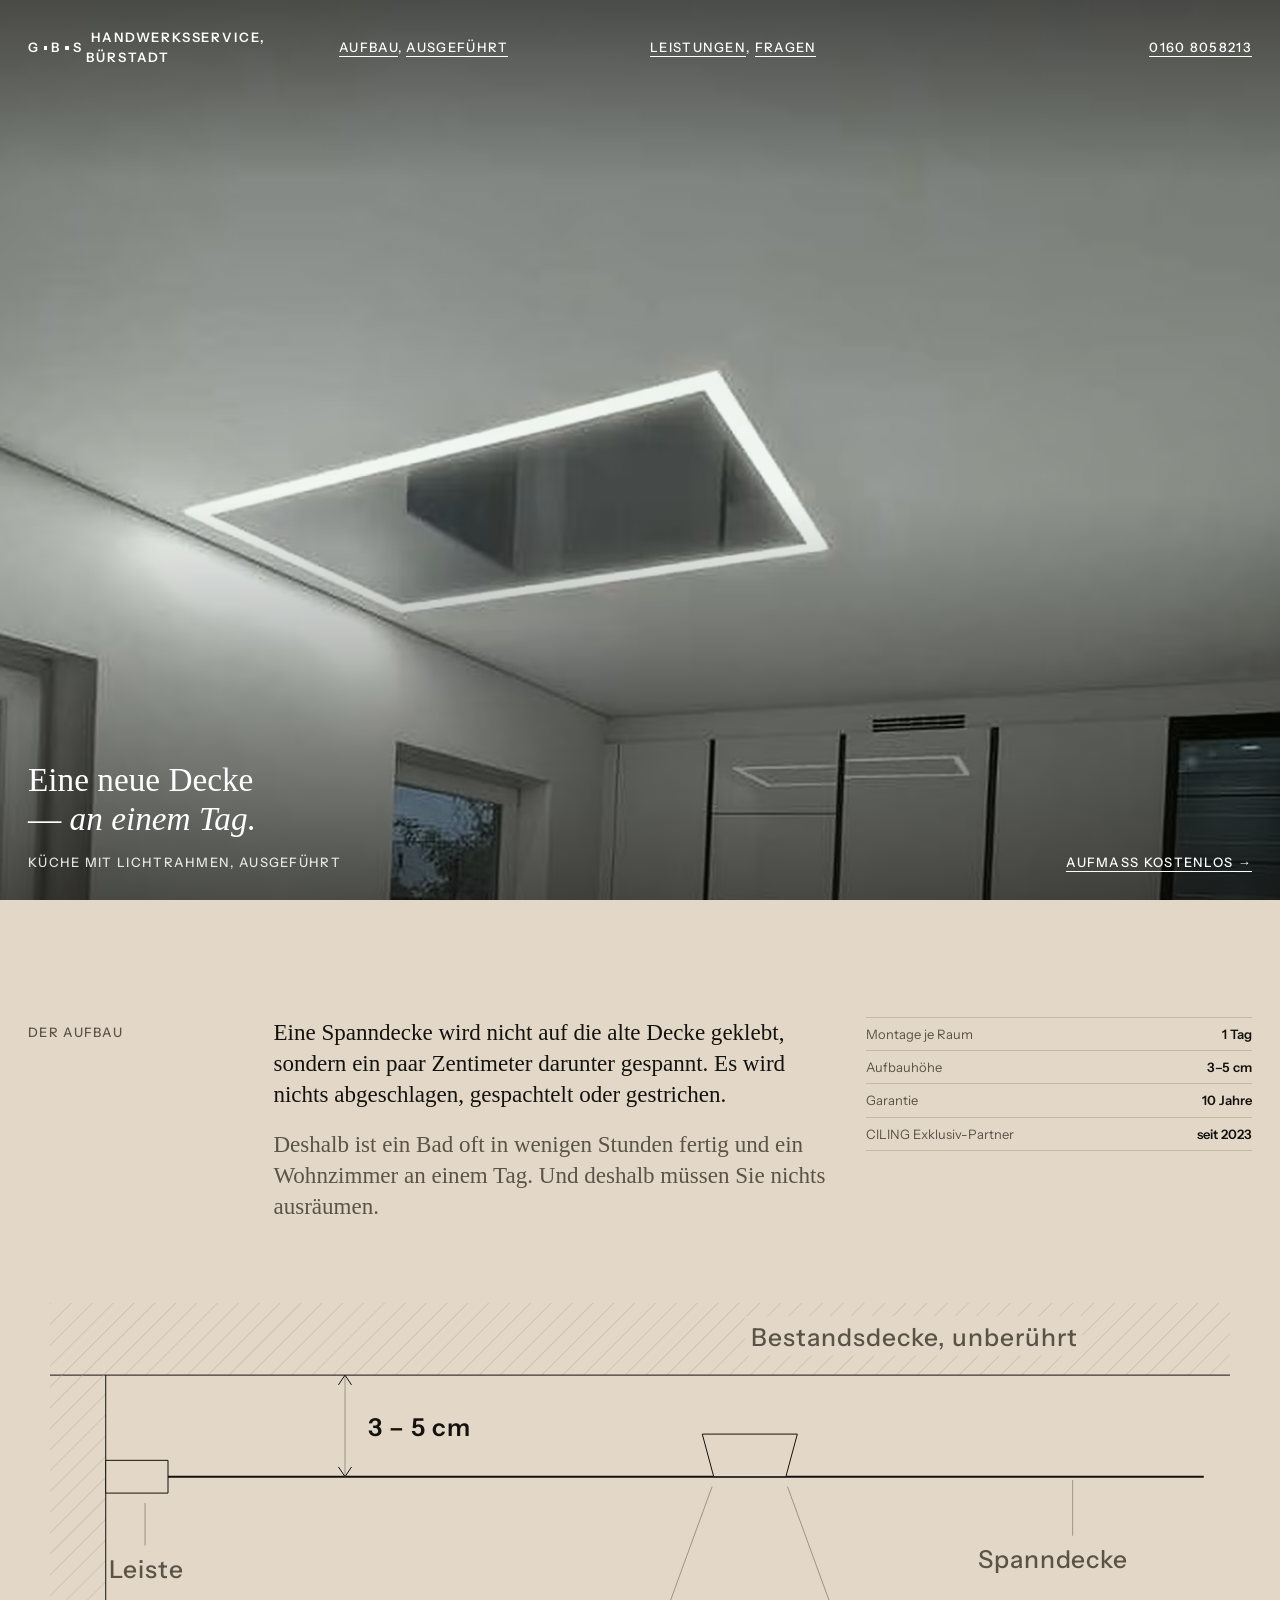
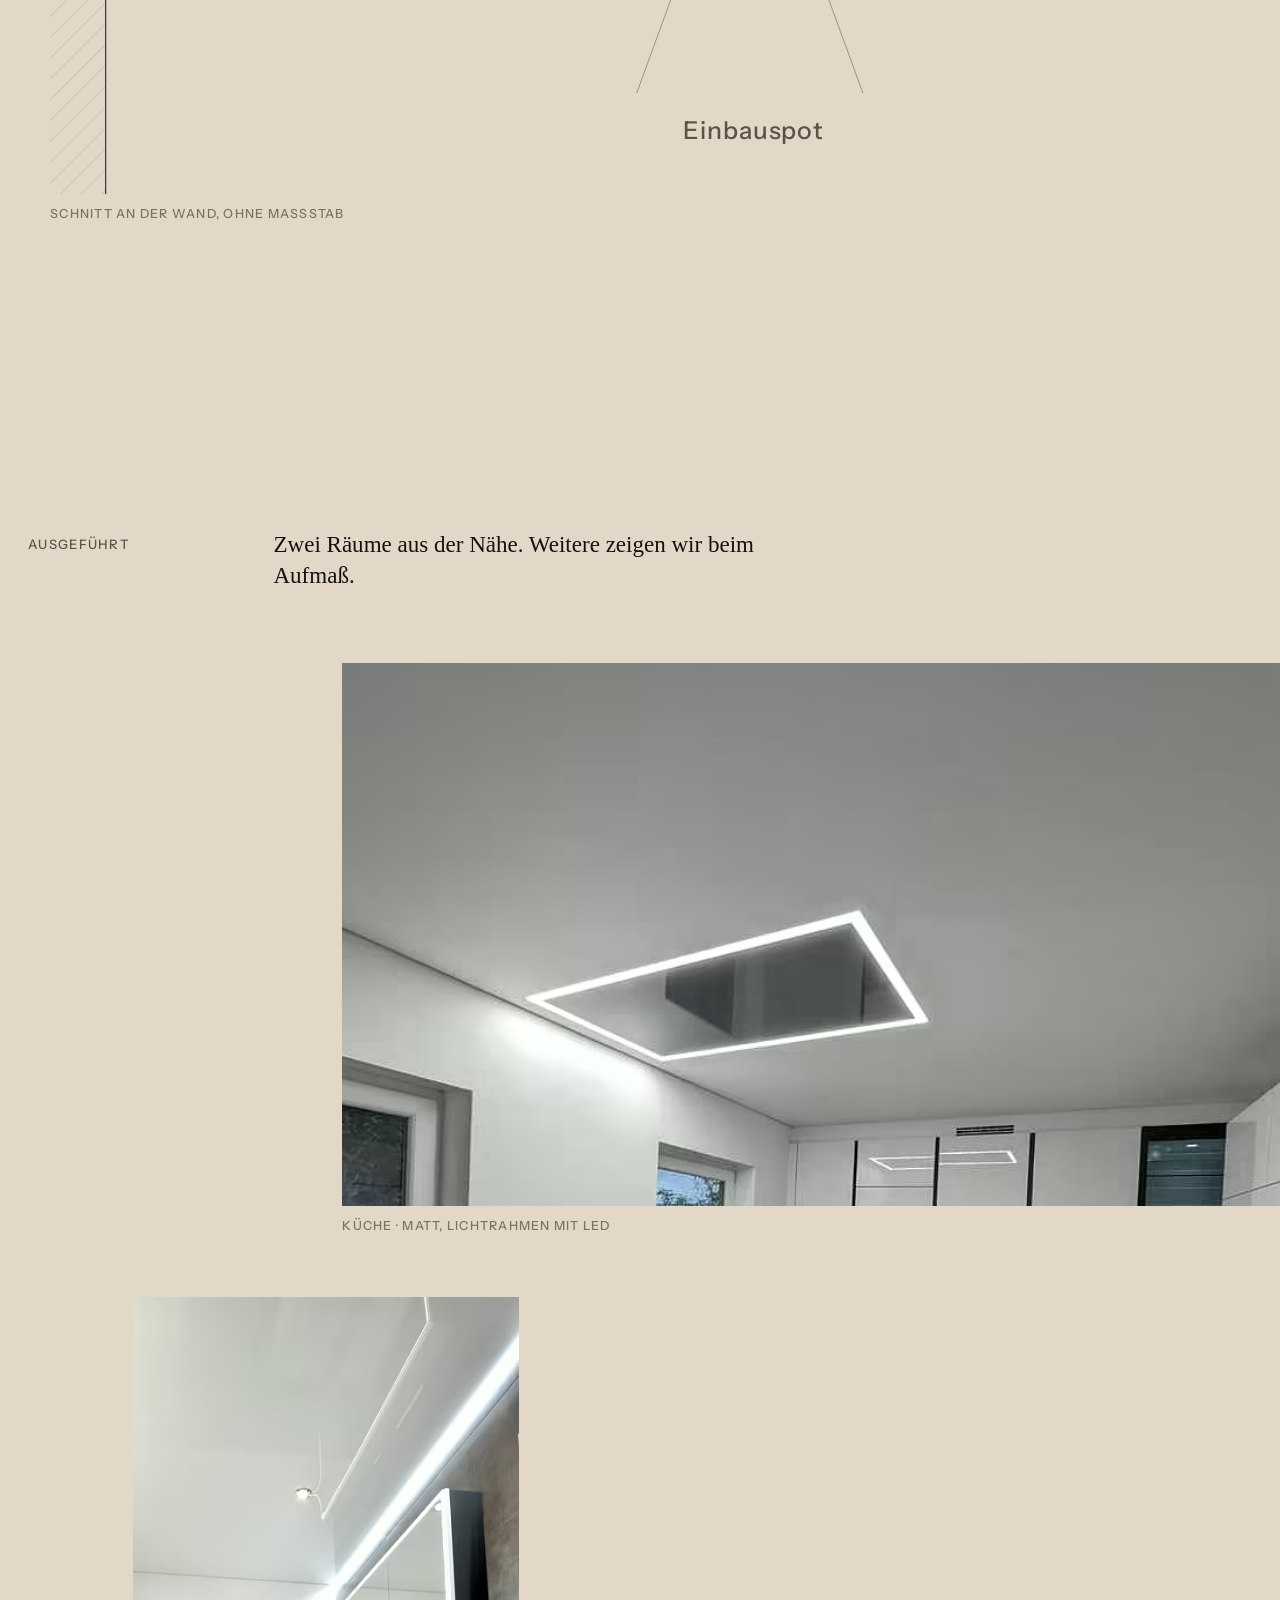
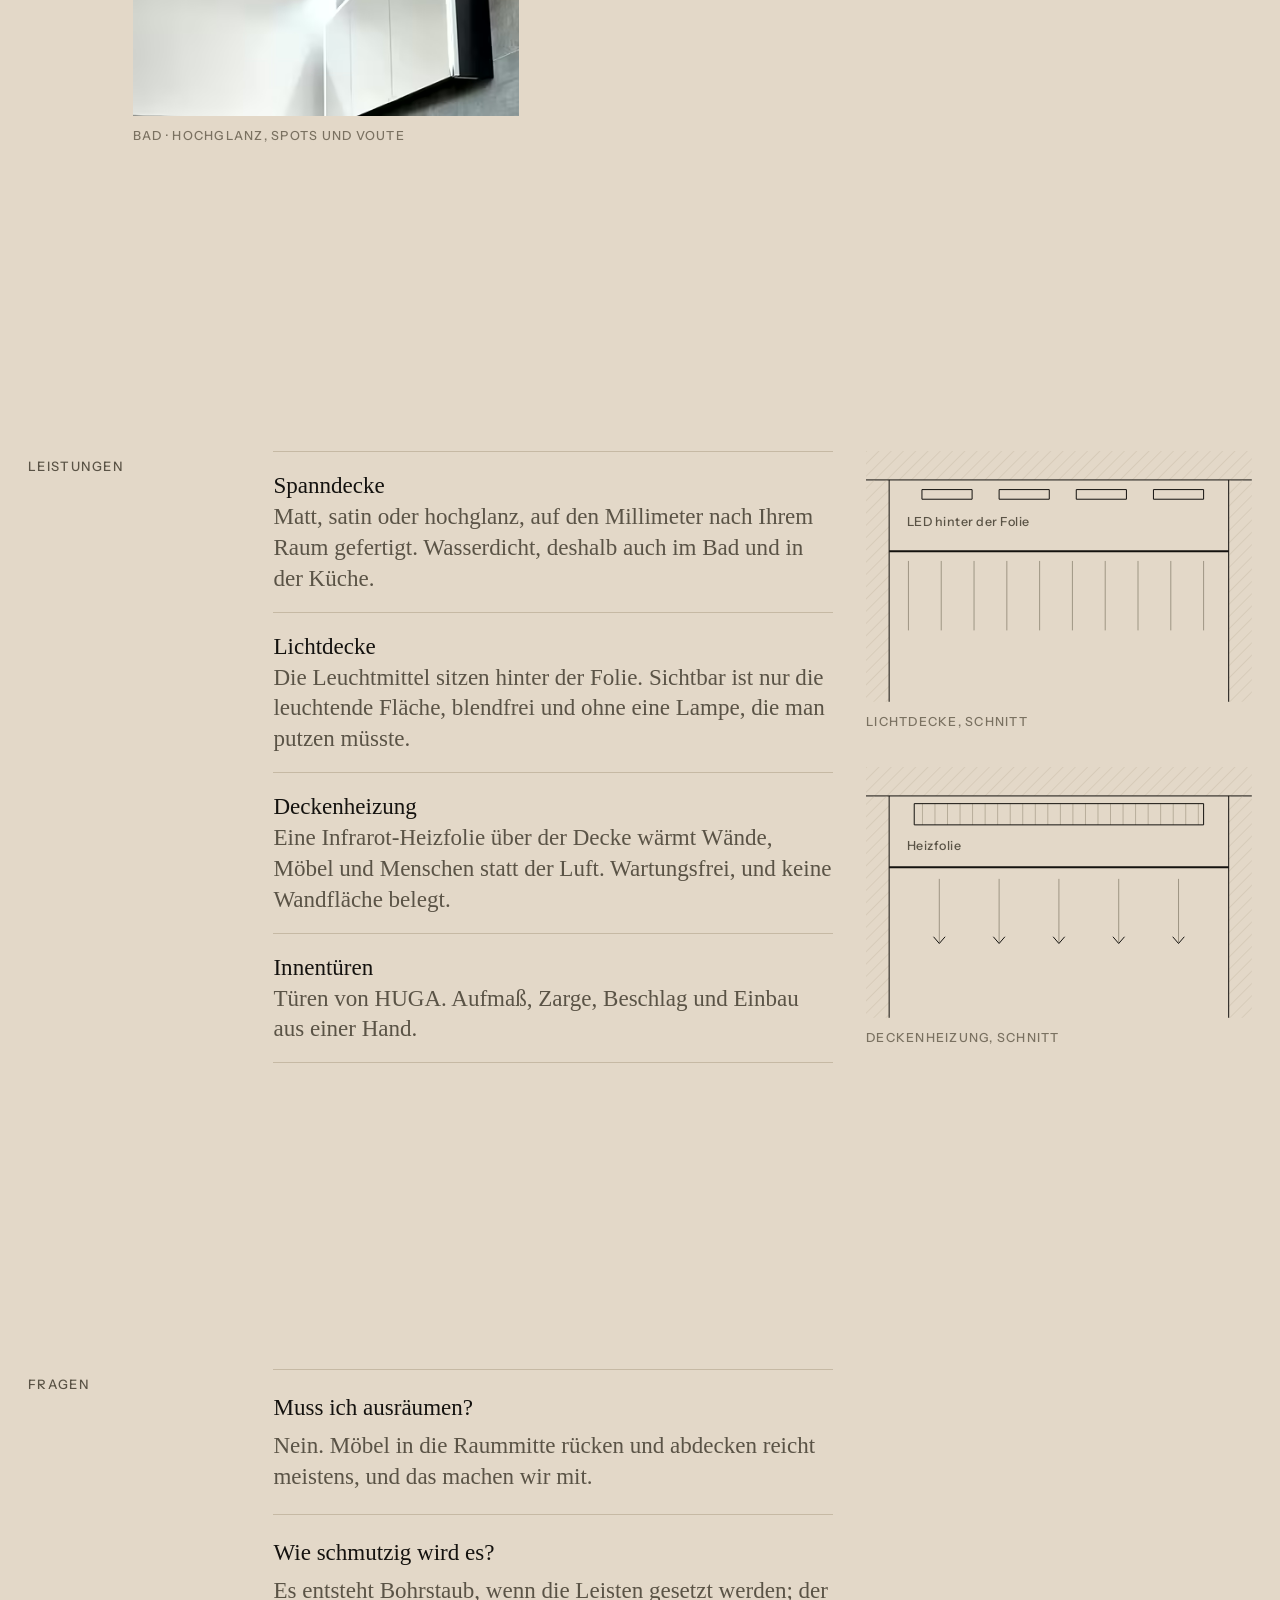
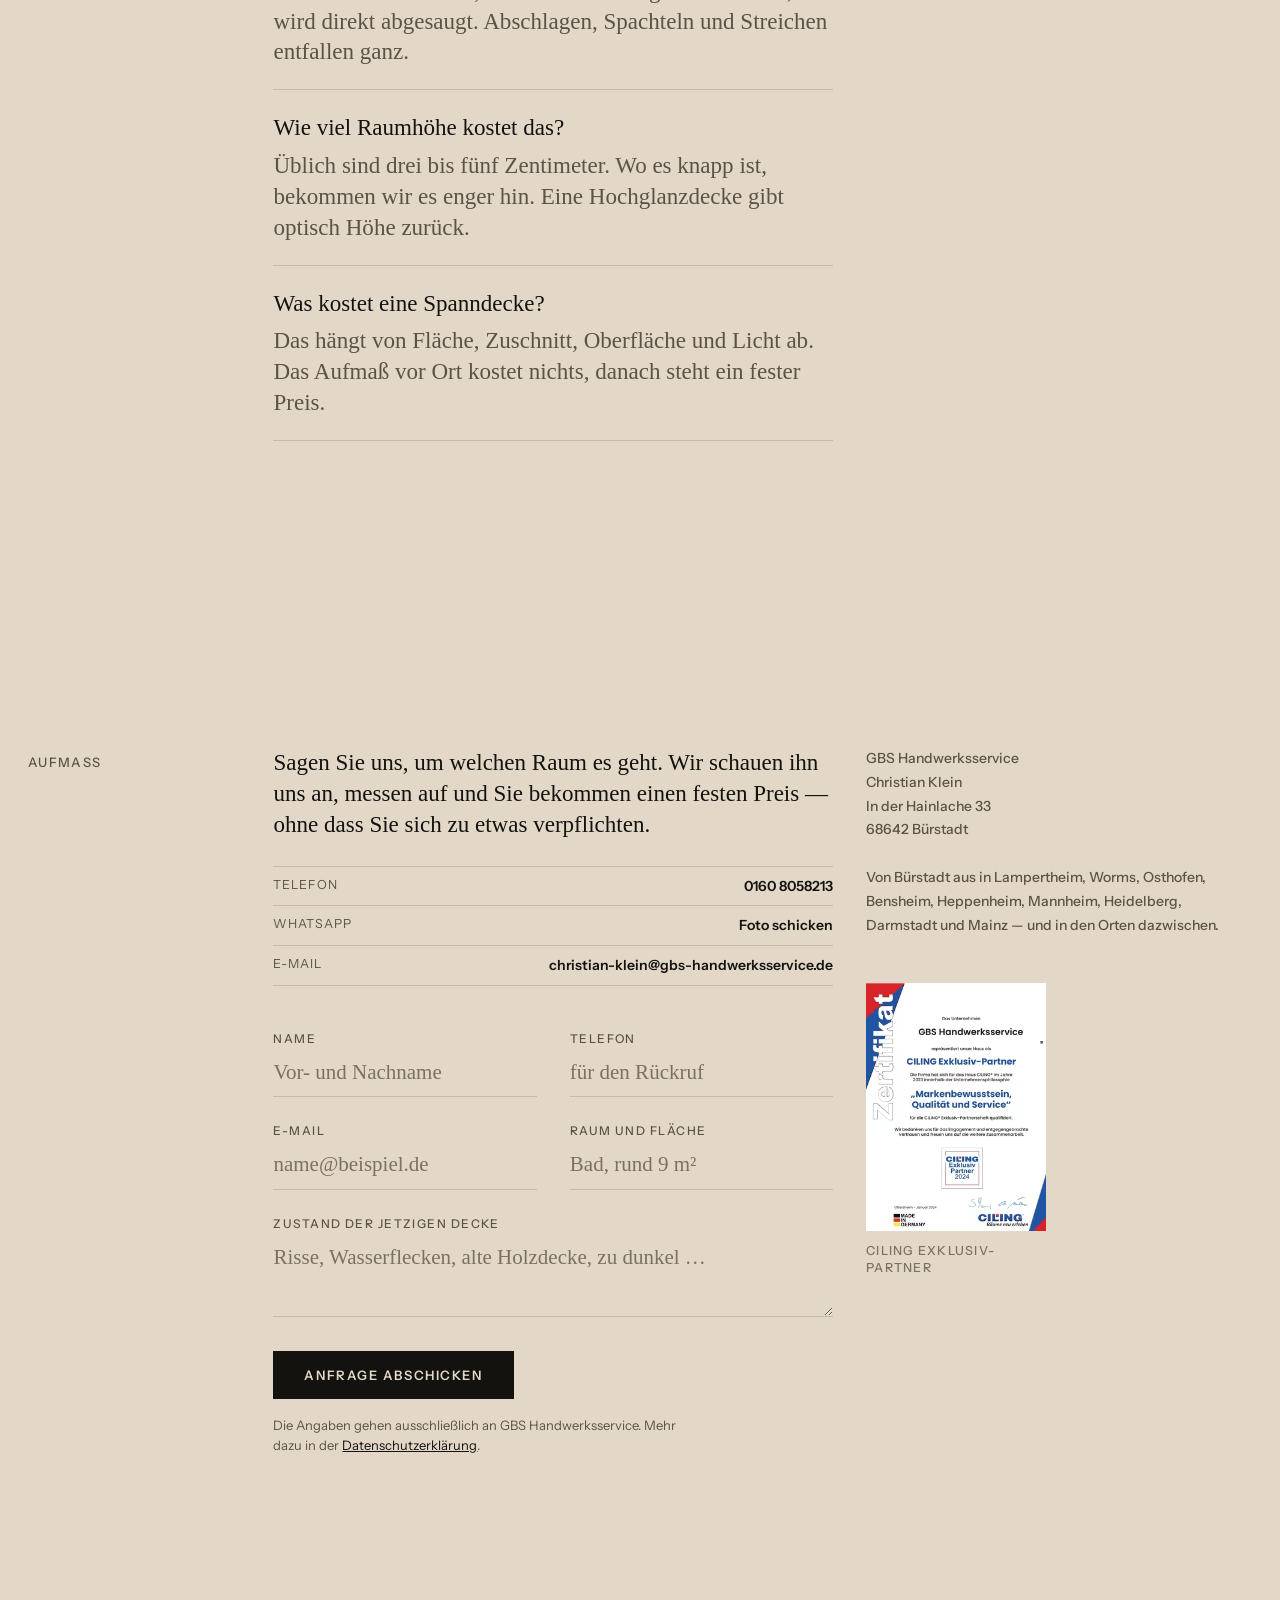
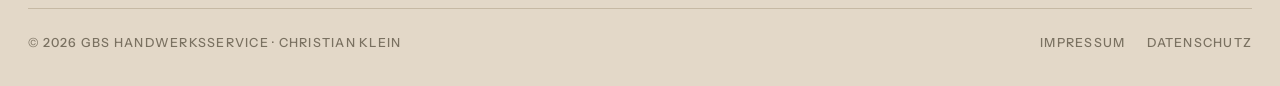
==== index.html @ db0d6919 "Seite neu aufgesetzt nach dem Vorbild studiograpa.com Ein durchgehendes warmes Farbfeld statt Blätte" ====
<!doctype html>
<html lang="de">
<head>
<meta charset="utf-8">
<meta name="viewport" content="width=device-width, initial-scale=1">
<title>GBS Handwerksservice — Spanndecken, Lichtdecken und Deckenheizung in Bürstadt</title>
<meta name="description" content="Spanndecken, Lichtdecken und Infrarot-Deckenheizung vom CILING Exklusiv-Partner in Bürstadt. Montage an einem Tag, 10 Jahre Garantie, kostenloses Aufmaß — im Raum Mannheim, Worms, Bensheim und Heidelberg.">
<meta name="robots" content="noindex, nofollow">
<meta name="theme-color" content="#e3d8c8">
<link rel="icon" href="favicon.svg" type="image/svg+xml">
<link rel="preload" href="assets/fonts/newsreader-latin.woff2" as="font" type="font/woff2" crossorigin>
<link rel="preload" href="assets/fonts/instrument-sans-latin.woff2" as="font" type="font/woff2" crossorigin>
<link rel="stylesheet" href="assets/css/gbs.css">
<script>
/* Blendet erst aus, wenn JavaScript wirklich läuft — und holt alles zurück,
   falls das Hauptskript nicht ankommt. */
(function (d) {
  var h = d.documentElement;
  h.classList.add("js-an");
  setTimeout(function () { if (!h.dataset.bereit) { h.classList.remove("js-an"); } }, 3000);
}(document));
</script>
</head>
<body>

<nav class="leiste klein" data-fest="nein" aria-label="Seitenleiste">
  <a class="wortmarke" href="#">G<i></i>B<i></i>S</a>
  <div><a class="strich" href="#aufbau">Aufbau</a>, <a class="strich" href="#arbeiten">Ausgeführt</a></div>
  <div><a class="strich" href="#leistungen">Leistungen</a>, <a class="strich" href="#fragen">Fragen</a></div>
  <div><a class="strich nur-breit" href="#kontakt">Aufmaß anfragen</a><a class="strich nur-schmal" href="tel:+491608058213">0160 8058213</a></div>
</nav>

<!-- ============================================== Erster Schirm ======== -->
<header class="schirm">
  <picture>
    <source type="image/avif" srcset="assets/img/vollbild-1200.avif 1200w, assets/img/vollbild-1920.avif 1920w" sizes="100vw">
    <img src="assets/img/vollbild-1920.jpg"
         srcset="assets/img/vollbild-1200.jpg 1200w, assets/img/vollbild-1920.jpg 1920w"
         sizes="100vw" width="1920" height="1150" fetchpriority="high"
         alt="Weiße Spanndecke mit einem eingelassenen, leuchtenden Lichtrahmen über einer Küche">
  </picture>

  <div class="schirm-inhalt">

    <div class="wege klein">
      <a class="wortmarke" href="#">G<i></i>B<i></i>S<span class="nur-breit">&nbsp;Handwerksservice, Bürstadt</span></a>
      <div><a class="strich" href="#aufbau">Aufbau</a>, <a class="strich" href="#arbeiten">Ausgeführt</a></div>
      <div><a class="strich" href="#leistungen">Leistungen</a>, <a class="strich" href="#fragen">Fragen</a></div>
      <div><a class="strich" href="tel:+491608058213">0160 8058213</a></div>
    </div>

    <div></div>

    <div class="schirm-unten">
      <div>
        <p class="versprechen">Eine neue Decke — <em>an einem Tag.</em></p>
        <p class="klein" style="margin:14px 0 0;opacity:.85">Küche mit Lichtrahmen, ausgeführt</p>
      </div>
      <div class="klein"><a class="strich" href="#kontakt">Aufmaß kostenlos →</a></div>
    </div>

  </div>
</header>

<main>

<!-- ==================================================== Der Aufbau ===== -->
<section class="bahn" id="aufbau">
  <div class="satz auf">
    <p class="marginalie">Der Aufbau</p>
    <div class="text">
      <p>
        Eine Spanndecke wird nicht auf die alte Decke geklebt, sondern ein paar
        Zentimeter darunter gespannt. Es wird nichts abgeschlagen, gespachtelt
        oder gestrichen.
      </p>
      <p class="nebentext">
        Deshalb ist ein Bad oft in wenigen Stunden fertig und ein Wohnzimmer an
        einem Tag. Und deshalb müssen Sie nichts ausräumen.
      </p>
    </div>
    <div class="beiwerk">
      <ul class="werte">
        <li><span>Montage je Raum</span><b>1 Tag</b></li>
        <li><span>Aufbauhöhe</span><b>3–5 cm</b></li>
        <li><span>Garantie</span><b>10 Jahre</b></li>
        <li><span>CILING Exklusiv-Partner</span><b>seit 2023</b></li>
      </ul>
    </div>
  </div>

  <figure class="riss auf">
    <svg class="zeichnung zeichnung--gross" viewBox="0 0 720 300" role="img"
         aria-label="Schnitt durch den Deckenaufbau: unter der alten Decke ist eine Leiste an der Wand befestigt, in die die Spanndecke eingehängt wird. Der Abstand beträgt drei bis fünf Zentimeter.">
      <defs>
        <pattern id="schraffur" width="9" height="9" patternUnits="userSpaceOnUse"
                 patternTransform="rotate(45)">
          <line class="schraffur" x1="0" y1="0" x2="0" y2="9"/>
        </pattern>
        <pattern id="heiz" width="13" height="22" patternUnits="userSpaceOnUse">
          <line class="heizstrich" x1="6.5" y1="0" x2="6.5" y2="22"/>
        </pattern>
      </defs>

      <rect x="0" y="0" width="720" height="44" fill="url(#schraffur)"/>
      <line class="l" x1="0" y1="44" x2="720" y2="44"/>
      <rect x="0" y="44" width="34" height="256" fill="url(#schraffur)"/>
      <line class="l" x1="34" y1="44" x2="34" y2="300"/>

      <rect class="l fl-feld" x="34" y="96" width="38" height="20"/>
      <line class="l2" x1="72" y1="106" x2="704" y2="106"/>

      <line class="fein" x1="180" y1="44" x2="180" y2="106"/>
      <path class="l" d="M176 50l4-6 4 6M176 100l4 6 4-6"/>
      <text class="mass" x="194" y="81">3 – 5 cm</text>

      <path class="l fl-feld" d="M398 80h58l-7 26h-44z"/>
      <line class="fein" x1="404" y1="112" x2="358" y2="238"/>
      <line class="fein" x1="450" y1="112" x2="496" y2="238"/>

      <rect class="fl-feld" x="424" y="8" width="206" height="24"/>
      <text x="428" y="26">Bestandsdecke, unberührt</text>

      <line class="fein" x1="58" y1="122" x2="58" y2="148"/>
      <text x="36" y="168">Leiste</text>

      <line class="fein" x1="624" y1="108" x2="624" y2="142"/>
      <text x="566" y="162">Spanndecke</text>

      <text x="386" y="266">Einbauspot</text>
    </svg>
    <figcaption>Schnitt an der Wand, ohne Maßstab</figcaption>
  </figure>
</section>

<!-- ===================================================== Ausgeführt ==== -->
<section class="bahn" id="arbeiten">
  <div class="satz auf">
    <p class="marginalie">Ausgeführt</p>
    <div class="text">
      <p>Zwei Räume aus der Nähe. Weitere zeigen wir beim Aufmaß.</p>
    </div>
  </div>

  <div class="bildfolge">
    <figure class="bild-gross auf">
      <picture>
        <source type="image/avif" srcset="assets/img/decke-kueche-480.avif 480w, assets/img/decke-kueche-812.avif 812w" sizes="(max-width: 900px) calc(100vw - 56px), 62vw">
        <img src="assets/img/decke-kueche-812.jpg"
             srcset="assets/img/decke-kueche-480.jpg 480w, assets/img/decke-kueche-812.jpg 812w"
             sizes="(max-width: 900px) calc(100vw - 56px), 62vw"
             width="812" height="470" loading="lazy"
             alt="Weiße Spanndecke in einer Küche mit eingelassenem, leuchtendem Lichtrahmen um den Dunstabzug">
      </picture>
      <figcaption>Küche · matt, Lichtrahmen mit LED</figcaption>
    </figure>

    <figure class="bild-klein auf">
      <picture>
        <source type="image/avif" srcset="assets/img/decke-bad-320.avif 320w, assets/img/decke-bad-442.avif 442w" sizes="(max-width: 900px) calc(70vw - 40px), 30vw">
        <img src="assets/img/decke-bad-442.jpg"
             srcset="assets/img/decke-bad-320.jpg 320w, assets/img/decke-bad-442.jpg 442w"
             sizes="(max-width: 900px) calc(70vw - 40px), 30vw"
             width="442" height="480" loading="lazy"
             alt="Spiegelnde weiße Hochglanz-Spanndecke in einem Bad mit Einbauspots und einem LED-Streifen über dem Spiegelschrank">
      </picture>
      <figcaption>Bad · Hochglanz, Spots und Voute</figcaption>
    </figure>
  </div>
</section>

<!-- ===================================================== Leistungen ==== -->
<section class="bahn" id="leistungen">
  <div class="satz auf">
    <p class="marginalie">Leistungen</p>
    <div class="text">
      <ul class="leistungen">
        <li>
          <b>Spanndecke</b><br>
          <span>Matt, satin oder hochglanz, auf den Millimeter nach Ihrem Raum
          gefertigt. Wasserdicht, deshalb auch im Bad und in der Küche.</span>
        </li>
        <li>
          <b>Lichtdecke</b><br>
          <span>Die Leuchtmittel sitzen hinter der Folie. Sichtbar ist nur die
          leuchtende Fläche, blendfrei und ohne eine Lampe, die man putzen müsste.</span>
        </li>
        <li>
          <b>Deckenheizung</b><br>
          <span>Eine Infrarot-Heizfolie über der Decke wärmt Wände, Möbel und
          Menschen statt der Luft. Wartungsfrei, und keine Wandfläche belegt.</span>
        </li>
        <li>
          <b>Innentüren</b><br>
          <span>Türen von HUGA. Aufmaß, Zarge, Beschlag und Einbau aus einer Hand.</span>
        </li>
      </ul>
    </div>

    <div class="beiwerk" style="display:grid;gap:clamp(26px,4vh,54px);align-content:start">
      <figure>
        <svg class="zeichnung zeichnung--klein" viewBox="0 0 400 260" role="img"
             aria-label="Schnitt durch eine Lichtdecke: hinter der lichtdurchlässigen Folie sitzen LED-Module, deren Licht gleichmäßig nach unten austritt.">
          <rect x="0" y="0" width="400" height="30" fill="url(#schraffur)"/>
          <line class="l" x1="0" y1="30" x2="400" y2="30"/>
          <rect x="0" y="30" width="24" height="230" fill="url(#schraffur)"/>
          <line class="l" x1="24" y1="30" x2="24" y2="260"/>
          <rect x="376" y="30" width="24" height="230" fill="url(#schraffur)"/>
          <line class="l" x1="376" y1="30" x2="376" y2="260"/>
          <rect class="l fl-feld" x="58" y="40" width="52" height="10"/>
          <rect class="l fl-feld" x="138" y="40" width="52" height="10"/>
          <rect class="l fl-feld" x="218" y="40" width="52" height="10"/>
          <rect class="l fl-feld" x="298" y="40" width="52" height="10"/>
          <line class="l2" x1="24" y1="104" x2="376" y2="104"/>
          <g class="fein">
            <line x1="44"  y1="114" x2="44"  y2="186"/>
            <line x1="78"  y1="114" x2="78"  y2="186"/>
            <line x1="112" y1="114" x2="112" y2="186"/>
            <line x1="146" y1="114" x2="146" y2="186"/>
            <line x1="180" y1="114" x2="180" y2="186"/>
            <line x1="214" y1="114" x2="214" y2="186"/>
            <line x1="248" y1="114" x2="248" y2="186"/>
            <line x1="282" y1="114" x2="282" y2="186"/>
            <line x1="316" y1="114" x2="316" y2="186"/>
            <line x1="350" y1="114" x2="350" y2="186"/>
          </g>
          <text x="42" y="78">LED hinter der Folie</text>
        </svg>
        <figcaption>Lichtdecke, Schnitt</figcaption>
      </figure>

      <figure>
        <svg class="zeichnung zeichnung--klein" viewBox="0 0 400 260" role="img"
             aria-label="Schnitt durch eine Deckenheizung: über der Spanndecke liegt eine Heizfolie, deren Strahlungswärme gleichmäßig nach unten abgegeben wird.">
          <rect x="0" y="0" width="400" height="30" fill="url(#schraffur)"/>
          <line class="l" x1="0" y1="30" x2="400" y2="30"/>
          <rect x="0" y="30" width="24" height="230" fill="url(#schraffur)"/>
          <line class="l" x1="24" y1="30" x2="24" y2="260"/>
          <rect x="376" y="30" width="24" height="230" fill="url(#schraffur)"/>
          <line class="l" x1="376" y1="30" x2="376" y2="260"/>
          <rect x="50" y="38" width="300" height="22" fill="url(#heiz)"/>
          <rect class="l" x="50" y="38" width="300" height="22"/>
          <line class="l2" x1="24" y1="104" x2="376" y2="104"/>
          <g class="fein">
            <line x1="76"  y1="116" x2="76"  y2="182"/>
            <line x1="138" y1="116" x2="138" y2="182"/>
            <line x1="200" y1="116" x2="200" y2="182"/>
            <line x1="262" y1="116" x2="262" y2="182"/>
            <line x1="324" y1="116" x2="324" y2="182"/>
          </g>
          <path class="l" d="M70 176l6 7 6-7M132 176l6 7 6-7M194 176l6 7 6-7M256 176l6 7 6-7M318 176l6 7 6-7"/>
          <text x="42" y="86">Heizfolie</text>
        </svg>
        <figcaption>Deckenheizung, Schnitt</figcaption>
      </figure>
    </div>
  </div>
</section>

<!-- ========================================================= Fragen ==== -->
<section class="bahn" id="fragen">
  <div class="satz auf">
    <p class="marginalie">Fragen</p>
    <div class="text fragen">
      <div>
        <h3>Muss ich ausräumen?</h3>
        <p>Nein. Möbel in die Raummitte rücken und abdecken reicht meistens, und
        das machen wir mit.</p>
      </div>
      <div>
        <h3>Wie schmutzig wird es?</h3>
        <p>Es entsteht Bohrstaub, wenn die Leisten gesetzt werden; der wird direkt
        abgesaugt. Abschlagen, Spachteln und Streichen entfallen ganz.</p>
      </div>
      <div>
        <h3>Wie viel Raumhöhe kostet das?</h3>
        <p>Üblich sind drei bis fünf Zentimeter. Wo es knapp ist, bekommen wir es
        enger hin. Eine Hochglanzdecke gibt optisch Höhe zurück.</p>
      </div>
      <div>
        <h3>Was kostet eine Spanndecke?</h3>
        <p>Das hängt von Fläche, Zuschnitt, Oberfläche und Licht ab. Das Aufmaß
        vor Ort kostet nichts, danach steht ein fester Preis.</p>
      </div>
    </div>
  </div>
</section>

<!-- ======================================================== Kontakt ==== -->
<section class="bahn" id="kontakt">
  <div class="satz auf">
    <p class="marginalie">Aufmaß</p>

    <div class="text">
      <p>
        Sagen Sie uns, um welchen Raum es geht. Wir schauen ihn uns an, messen auf
        und Sie bekommen einen festen Preis — ohne dass Sie sich zu etwas
        verpflichten.
      </p>

      <ul class="wege-kontakt">
        <li><span>Telefon</span><a href="tel:+491608058213">0160 8058213</a></li>
        <li><span>WhatsApp</span><a href="https://wa.me/491608058213" rel="noopener">Foto schicken</a></li>
        <li><span>E-Mail</span><a href="mailto:christian-klein@gbs-handwerksservice.de">christian-klein@gbs-handwerksservice.de</a></li>
      </ul>

      <form class="bogen" id="anfrage">
        <div class="paar">
          <label class="eingabe">
            <span>Name</span>
            <input type="text" name="name" autocomplete="name" placeholder="Vor- und Nachname" required>
          </label>
          <label class="eingabe">
            <span>Telefon</span>
            <input type="tel" name="telefon" autocomplete="tel" placeholder="für den Rückruf">
          </label>
        </div>
        <div class="paar">
          <label class="eingabe">
            <span>E-Mail</span>
            <input type="email" name="email" autocomplete="email" placeholder="name@beispiel.de">
          </label>
          <label class="eingabe">
            <span>Raum und Fläche</span>
            <input type="text" name="raum" placeholder="Bad, rund 9 m²">
          </label>
        </div>
        <label class="eingabe">
          <span>Zustand der jetzigen Decke</span>
          <textarea name="nachricht" placeholder="Risse, Wasserflecken, alte Holzdecke, zu dunkel …"></textarea>
        </label>
        <button class="senden" type="submit">Anfrage abschicken</button>
        <p class="bogen-fuss">
          Die Angaben gehen ausschließlich an GBS Handwerksservice. Mehr dazu in der
          <a href="datenschutz.html">Datenschutzerklärung</a>.
        </p>

        <div class="rueckmeldung" id="rueckmeldung" hidden>
          <p><b>Fast geschafft.</b> Ihr E-Mail-Programm wurde mit der fertigen
          Anfrage geöffnet — dort nur noch auf Senden drücken. Falls sich nichts
          getan hat, kopieren Sie den Text und schicken ihn an
          christian-klein@gbs-handwerksservice.de oder rufen Sie an.</p>
          <textarea id="entwurf" readonly aria-label="Ihre Anfrage als Text"></textarea>
          <button type="button" id="kopieren">Text kopieren</button>
        </div>
      </form>
    </div>

    <div class="beiwerk">
      <address class="anschrift klein" style="text-transform:none;letter-spacing:0;font-size:14px;line-height:1.7">
        GBS Handwerksservice<br>
        Christian Klein<br>
        In der Hainlache 33<br>
        68642 Bürstadt
      </address>

      <p class="klein" style="text-transform:none;letter-spacing:0;font-size:14px;line-height:1.7;color:var(--grau);margin-top:24px">
        Von Bürstadt aus in Lampertheim, Worms, Osthofen, Bensheim, Heppenheim,
        Mannheim, Heidelberg, Darmstadt und Mainz — und in den Orten dazwischen.
      </p>

      <figure style="margin-top:clamp(30px,5vh,60px);max-width:180px">
        <picture>
          <source type="image/avif" srcset="assets/img/zertifikat-300.avif" >
          <img src="assets/img/zertifikat-300.jpg" width="300" height="413" loading="lazy"
               alt="Zertifikat: GBS Handwerksservice ist CILING Exklusiv-Partner, ausgestellt im Januar 2024">
        </picture>
        <figcaption>CILING Exklusiv-Partner</figcaption>
      </figure>
    </div>
  </div>
</section>

</main>

<footer class="fuss">
  <span>© 2026 GBS Handwerksservice · Christian Klein</span>
  <nav aria-label="Rechtliches">
    <a href="impressum.html">Impressum</a>
    <a href="datenschutz.html">Datenschutz</a>
  </nav>
</footer>

<script type="application/ld+json">
{
  "@context": "https://schema.org",
  "@type": "HomeAndConstructionBusiness",
  "name": "GBS Handwerksservice",
  "description": "Spanndecken, Lichtdecken, Infrarot-Deckenheizung und Innentüren. CILING Exklusiv-Partner in Bürstadt.",
  "address": {
    "@type": "PostalAddress",
    "streetAddress": "In der Hainlache 33",
    "postalCode": "68642",
    "addressLocality": "Bürstadt",
    "addressCountry": "DE"
  },
  "telephone": "+49 160 8058213",
  "email": "christian-klein@gbs-handwerksservice.de",
  "areaServed": ["Bürstadt", "Lampertheim", "Worms", "Osthofen", "Bensheim", "Heppenheim", "Mannheim", "Heidelberg", "Darmstadt", "Mainz"],
  "founder": { "@type": "Person", "name": "Christian Klein" }
}
</script>

<script src="assets/js/gbs.js" defer></script>
</body>
</html>
---- assets/css/gbs.css ----
@charset "utf-8";
/* ==========================================================================
   GBS Handwerksservice
   Sprache nach dem Vorbild von studiograpa.com: ein durchgehendes warmes
   Farbfeld, winzige Navigation in festen Positionen, Lauftext in großer
   Serifenschrift in einer schmalen, eingerückten Spalte, Bilder in
   unregelmäßigen Breiten, viel Leere dazwischen.
   ========================================================================== */

/* ------------------------------------------------------------ Schriften -- */
@font-face {
  font-family: "Newsreader";
  font-style: normal; font-weight: 400; font-display: swap;
  src: url("../fonts/newsreader-latin.woff2") format("woff2");
  unicode-range: U+0000-00FF, U+0131, U+0152-0153, U+02BB-02BC, U+02C6, U+02DA,
    U+02DC, U+0304, U+0308, U+0329, U+2000-206F, U+20AC, U+2122, U+2191, U+2193,
    U+2212, U+2215, U+FEFF, U+FFFD;
}
@font-face {
  font-family: "Newsreader";
  font-style: italic; font-weight: 400; font-display: swap;
  src: url("../fonts/newsreader-kursiv-latin.woff2") format("woff2");
  unicode-range: U+0000-00FF, U+0131, U+0152-0153, U+02BB-02BC, U+02C6, U+02DA,
    U+02DC, U+0304, U+0308, U+0329, U+2000-206F, U+20AC, U+2122, U+2191, U+2193,
    U+2212, U+2215, U+FEFF, U+FFFD;
}
@font-face {
  font-family: "Instrument Sans";
  font-style: normal; font-weight: 400 700; font-display: swap;
  src: url("../fonts/instrument-sans-latin.woff2") format("woff2");
  unicode-range: U+0000-00FF, U+0131, U+0152-0153, U+02BB-02BC, U+02C6, U+02DA,
    U+02DC, U+0304, U+0308, U+0329, U+2000-206F, U+20AC, U+2122, U+2191, U+2193,
    U+2212, U+2215, U+FEFF, U+FFFD;
}
@font-face {
  font-family: "Instrument Sans";
  font-style: normal; font-weight: 400 700; font-display: swap;
  src: url("../fonts/instrument-sans-latin-ext.woff2") format("woff2");
  unicode-range: U+0100-02BA, U+02BD-02C5, U+02C7-02CC, U+02CE-02D7, U+02DD-02FF,
    U+0304, U+0308, U+0329, U+1D00-1DBF, U+1E00-1E9F, U+1EF2-1EFF, U+2020,
    U+20A0-20AB, U+20AD-20C0, U+2113, U+2C60-2C7F, U+A720-A7FF;
}

/* --------------------------------------------------------------- Farben -- */
:root {
  --feld:    #e3d8c8;   /* warmes Sandfeld, trägt die ganze Seite */
  --tusche:  #14120f;   /* 13,2:1 auf dem Feld */
  --grau:    #5a5346;   /* 5,4:1 */
  --grau-2:  #7a7161;   /* nur große Schrift und Marken, 3,3:1 */
  --linie:   #c6b9a4;
  --weiss:   #ffffff;
  --violett: #511972;   /* aus dem Logo, nur die Quadrate der Wortmarke */

  --serif: "Newsreader", "Times New Roman", Times, serif;
  --sans:  "Instrument Sans", "Helvetica Neue", Arial, sans-serif;

  --rand:  28px;
  --breite: 1400px;
  --luft:  clamp(110px, 17vh, 230px);
}
@media (max-width: 760px) { :root { --rand: 18px; } }

/* ---------------------------------------------------------- Grundlagen -- */
*, *::before, *::after { box-sizing: border-box; }

html { scroll-behavior: smooth; }
@media (prefers-reduced-motion: reduce) {
  html { scroll-behavior: auto; }
  *, *::before, *::after {
    animation-duration: .001ms !important; transition-duration: .001ms !important;
  }
}

body {
  margin: 0;
  background: var(--feld);
  color: var(--tusche);
  font-family: var(--serif);
  font-size: clamp(20px, 1.8vw, 27px);
  line-height: 1.34;
  -webkit-font-smoothing: antialiased;
  overflow-x: hidden;
}

p { margin: 0 0 .85em; }
p:last-child { margin-bottom: 0; }
img { max-width: 100%; height: auto; display: block; }
picture { display: block; }
a { color: inherit; }
h1, h2, h3 { margin: 0; font-weight: 400; font-size: inherit; line-height: inherit; }
em { font-style: italic; }

.nur-fuer-screenreader {
  position: absolute; width: 1px; height: 1px; padding: 0; margin: -1px;
  overflow: hidden; clip-path: inset(50%); white-space: nowrap;
}
:where(a, button, input, textarea, [tabindex]):focus-visible {
  outline: 2px solid var(--violett); outline-offset: 4px;
}

/* ------------------------------------------------------------ Kleinzeug -- */
.klein {                      /* der Ton der ganzen Navigation und Marginalien */
  font-family: var(--sans);
  font-size: 13px; font-weight: 500; line-height: 1.5;
  letter-spacing: .1em; text-transform: uppercase;
}
.klein a { text-decoration: none; }

.wortmarke {
  display: inline-flex; align-items: center; gap: 4px;
  font-family: var(--sans); font-weight: 600; font-size: 13px;
  letter-spacing: .14em; text-transform: uppercase; text-decoration: none;
}
.wortmarke i { width: 4px; height: 4px; background: currentColor; display: block; }

a.strich {
  text-decoration: none;
  border-bottom: 1px solid currentColor; padding-bottom: 1px;
  transition: opacity .2s ease;
}
a.strich:hover { opacity: .55; }

/* ======================================================= Erster Schirm == */
.schirm {
  position: relative; height: 100svh; min-height: 520px; overflow: hidden;
  background: #17150f; color: var(--weiss);
}
.schirm > picture, .schirm img {
  position: absolute; inset: 0; width: 100%; height: 100%;
  object-fit: cover; object-position: 50% 52%;
}
.schirm-inhalt {
  position: relative; z-index: 2; height: 100%;
  padding: var(--rand);
  display: grid; grid-template-rows: auto 1fr auto;
}

/* die Zeile am Kopf — Wortmarke und Wege, alles winzig */
.wege {
  align-self: start;
  display: grid; grid-template-columns: repeat(4, 1fr); gap: 20px;
  align-items: baseline;
}
.wege > *:last-child { text-align: right; }
.wege a:hover { opacity: .6; }

.schirm-unten {
  display: flex; flex-wrap: wrap; align-items: flex-end; justify-content: space-between;
  gap: 18px 30px;
}
.versprechen {
  font-family: var(--serif); font-size: clamp(24px, 2.6vw, 38px); line-height: 1.16;
  max-width: 16ch; margin: 0;
}
.versprechen em { font-style: italic; }

@media (max-width: 720px) {
  /* am Handy bleiben nur Wortmarke und Nummer — der Rest kommt mit der
     Leiste beim Scrollen */
  .wege { grid-template-columns: auto auto; justify-content: space-between; gap: 16px; }
  .wege > *:nth-child(2), .wege > *:nth-child(3) { display: none; }
  .wege > *:last-child { text-align: right; }
}

/* ============================================================== Raster == */
.bahn { padding-block: var(--luft); }
.bahn:first-of-type { padding-top: clamp(90px, 13vh, 170px); }

.satz {
  width: min(var(--breite), 100% - 2 * var(--rand));
  margin-inline: auto;
  display: grid;
  grid-template-columns: minmax(0, 2.2fr) minmax(0, 5.8fr) minmax(0, 4fr);
  gap: 0 clamp(20px, 2.6vw, 48px);
}
@media (max-width: 900px) {
  .satz { grid-template-columns: minmax(0, 1fr); gap: 22px; }
}

.marginalie {
  grid-column: 1;
  font-family: var(--sans); font-size: 13px; font-weight: 500;
  letter-spacing: .1em; text-transform: uppercase; color: var(--grau);
  padding-top: .55em;
}
.text { grid-column: 2; }
.text--weit { grid-column: 2 / 4; }
.beiwerk { grid-column: 3; }
@media (max-width: 900px) {
  .marginalie, .text, .text--weit, .beiwerk { grid-column: 1; }
  .marginalie { padding-top: 0; }
}

.nebentext { color: var(--grau); }

/* Kennwerte als schlichte Zeilen in der Marginalspalte */
.werte { margin: 0; padding: 0; list-style: none; font-family: var(--sans); }
.werte li {
  display: flex; justify-content: space-between; gap: 14px;
  padding: 7px 0; border-bottom: 1px solid var(--linie);
  font-size: 13px; line-height: 1.4; color: var(--grau);
}
.werte li:first-child { border-top: 1px solid var(--linie); }
.werte b { font-weight: 600; color: var(--tusche); text-align: right; }

/* --------------------------------------------------------------- Bilder -- */
figure { margin: 0; }
figcaption {
  margin-top: 12px;
  font-family: var(--sans); font-size: 12.5px; font-weight: 500;
  letter-spacing: .1em; text-transform: uppercase; color: var(--grau-2);
}

/* unregelmäßig gesetzte Bilder, eins läuft rechts aus dem Satz heraus */
.bildfolge {
  width: min(var(--breite), 100% - 2 * var(--rand));
  margin: clamp(56px, 8vh, 120px) auto 0;
  display: grid; grid-template-columns: repeat(12, 1fr);
  gap: clamp(40px, 7vh, 110px) clamp(20px, 2.6vw, 48px);
}
.bild-gross { grid-column: 4 / 13; margin-right: calc(-1 * var(--rand)); }
.bild-klein { grid-column: 2 / 6; }
@media (max-width: 900px) {
  .bildfolge { grid-template-columns: 1fr; }
  .bild-gross, .bild-klein { grid-column: 1; margin-right: 0; }
  .bild-klein { max-width: 70%; }
}

/* Die große Zeichnung steht für sich */
.riss {
  width: min(1180px, 100% - 2 * var(--rand));
  margin: clamp(56px, 9vh, 130px) auto 0;
}

/* ---------------------------------------------------------- Leistungen -- */
.leistungen { margin: 0; padding: 0; list-style: none; }
.leistungen li { padding: 18px 0; border-bottom: 1px solid var(--linie); }
.leistungen li:first-child { border-top: 1px solid var(--linie); }
.leistungen b { font-weight: 400; }
.leistungen span { color: var(--grau); }

/* -------------------------------------------------------------- Fragen -- */
.fragen { margin: 0; }
.fragen > div { padding: 22px 0; border-bottom: 1px solid var(--linie); }
.fragen > div:first-child { border-top: 1px solid var(--linie); }
.fragen p { margin: .3em 0 0; color: var(--grau); }

/* ------------------------------------------------------------- Kontakt -- */
.anschrift { font-style: normal; color: var(--grau); }
.wege-kontakt { margin: 26px 0 0; padding: 0; list-style: none; font-family: var(--sans); }
.wege-kontakt li {
  display: flex; justify-content: space-between; gap: 14px;
  padding: 10px 0; border-bottom: 1px solid var(--linie); font-size: 14px;
}
.wege-kontakt li:first-child { border-top: 1px solid var(--linie); }
.wege-kontakt span { color: var(--grau); letter-spacing: .08em; text-transform: uppercase; font-size: 12.5px; }
.wege-kontakt a { text-decoration: none; font-weight: 600; overflow-wrap: anywhere; }
.wege-kontakt a:hover { color: var(--violett); }

form.bogen { margin-top: clamp(30px, 5vh, 60px); }
.paar { display: grid; gap: 0 clamp(20px, 2.6vw, 44px); grid-template-columns: 1fr 1fr; }
@media (max-width: 620px) { .paar { grid-template-columns: 1fr; } }
.eingabe { display: block; margin-bottom: 26px; }
.eingabe > span {
  display: block; margin-bottom: 7px;
  font-family: var(--sans); font-size: 12px; font-weight: 500;
  letter-spacing: .12em; text-transform: uppercase; color: var(--grau);
}
.eingabe input, .eingabe textarea {
  width: 100%; padding: 4px 0 10px;
  font-family: var(--serif); font-size: 21px; line-height: 1.35; color: var(--tusche);
  background: transparent; border: 0; border-bottom: 1px solid var(--linie);
  border-radius: 0;
}
.eingabe textarea { min-height: 78px; resize: vertical; }
.eingabe input:focus, .eingabe textarea:focus { border-bottom-color: var(--tusche); outline: none; }
.eingabe input::placeholder, .eingabe textarea::placeholder { color: var(--grau-2); }

button.senden {
  font-family: var(--sans); font-size: 13px; font-weight: 600;
  letter-spacing: .12em; text-transform: uppercase;
  padding: 15px 30px; border: 1px solid var(--tusche); border-radius: 0;
  background: var(--tusche); color: var(--feld); cursor: pointer;
  transition: background-color .2s ease, border-color .2s ease;
}
button.senden:hover { background: var(--violett); border-color: var(--violett); }
.bogen-fuss {
  margin: 16px 0 0; font-family: var(--sans); font-size: 13px; line-height: 1.55;
  color: var(--grau); max-width: 46ch;
}
.bogen-fuss a { color: var(--tusche); }

.rueckmeldung { margin-top: 26px; padding-top: 20px; border-top: 1px solid var(--tusche); }
.rueckmeldung p { font-family: var(--sans); font-size: 14px; line-height: 1.6; color: var(--grau); }
.rueckmeldung textarea {
  width: 100%; min-height: 130px; margin: 14px 0; padding: 12px;
  font-family: var(--sans); font-size: 13.5px; line-height: 1.55; color: var(--tusche);
  background: rgba(255,255,255,.45); border: 1px solid var(--linie); border-radius: 0;
}
.rueckmeldung button {
  font-family: var(--sans); font-size: 12.5px; font-weight: 600;
  letter-spacing: .12em; text-transform: uppercase;
  padding: 11px 20px; border: 1px solid var(--tusche); background: transparent;
  color: var(--tusche); cursor: pointer;
}

/* ============================================================== Fuß ===== */
.fuss {
  width: min(var(--breite), 100% - 2 * var(--rand));
  margin: 0 auto; padding: 26px 0 34px;
  border-top: 1px solid var(--linie);
  display: flex; flex-wrap: wrap; gap: 10px 26px; justify-content: space-between;
  font-family: var(--sans); font-size: 12.5px; font-weight: 500;
  letter-spacing: .1em; text-transform: uppercase; color: var(--grau-2);
}
.fuss a { text-decoration: none; }
.fuss a:hover { color: var(--tusche); }
.fuss nav { display: flex; flex-wrap: wrap; gap: 10px 22px; }

/* ================================================= Leiste beim Scrollen = */
.leiste {
  position: fixed; inset: 0 0 auto; z-index: 40;
  padding: 16px var(--rand);
  display: grid; grid-template-columns: repeat(4, 1fr); gap: 20px;
  align-items: baseline;
  background: var(--feld);
  border-bottom: 1px solid var(--linie);
  transform: translateY(-101%); transition: transform .3s ease;
}
.leiste[data-fest="ja"] { transform: none; }
.leiste > *:last-child { text-align: right; }
.leiste a:hover { opacity: .6; }
@media (max-width: 720px) {
  .leiste { grid-template-columns: 1fr auto; }
  .leiste > *:nth-child(2), .leiste > *:nth-child(3) { display: none; }
}

/* =========================================================== Zeichnungen */
.zeichnung { width: 100%; height: auto; display: block; color: var(--tusche); }
.zeichnung .l, .zeichnung .l2, .zeichnung .fein,
.zeichnung .schraffur, .zeichnung .heizstrich { vector-effect: non-scaling-stroke; }
.zeichnung .l  { fill: none; stroke: currentColor; stroke-width: 1; }
.zeichnung .l2 { fill: none; stroke: currentColor; stroke-width: 2; }
.zeichnung .fl-feld { fill: var(--feld); }     /* muss nach .l stehen */
.zeichnung .fein { fill: none; stroke: #9c9382; stroke-width: 1; }
.zeichnung .schraffur { stroke: #bcae98; stroke-width: 1; }
.zeichnung .heizstrich { stroke: #978d7a; stroke-width: 1; }
.zeichnung text {
  font-family: var(--sans); font-weight: 500; fill: var(--grau); letter-spacing: .04em;
}
.zeichnung .mass { fill: var(--tusche); font-weight: 600; }
.zeichnung--gross text { font-size: 15px; }
.zeichnung--klein text { font-size: 13px; }

/* ====================================================== Rechtsseiten ==== */
.rechtstext {
  width: min(var(--breite), 100% - 2 * var(--rand));
  margin-inline: auto;
  padding-block: clamp(80px, 12vh, 150px) clamp(60px, 9vh, 110px);
  display: grid;
  grid-template-columns: minmax(0, 2.2fr) minmax(0, 6.6fr) minmax(0, 3.2fr);
  gap: 0 clamp(20px, 2.6vw, 48px);
}
@media (max-width: 900px) { .rechtstext { grid-template-columns: 1fr; gap: 22px; } }
.rechtstext > * { grid-column: 2; }
.rechtstext > .marginalie { grid-column: 1; }
@media (max-width: 900px) { .rechtstext > *, .rechtstext > .marginalie { grid-column: 1; } }
.rechtstext h1 { font-size: clamp(28px, 3vw, 42px); margin-bottom: .6em; }
.rechtstext h2 {
  font-family: var(--sans); font-size: 13px; font-weight: 600;
  letter-spacing: .12em; text-transform: uppercase; color: var(--grau);
  margin: 2.2em 0 .5em;
}
.rechtstext h3 { font-family: var(--sans); font-size: 15px; font-weight: 600; margin: 1.4em 0 .3em; }
.rechtstext p, .rechtstext li { font-size: clamp(17px, 1.3vw, 20px); line-height: 1.45; color: var(--grau); }
.rechtstext a { color: var(--tusche); }
.rechtstext address { font-style: normal; color: var(--grau); line-height: 1.6; }
.rechtstext ul { padding-left: 1.1em; }
.rechtstext li { margin-bottom: .2em; }
.luecke {
  background: rgba(81, 25, 114, .12); color: var(--tusche);
  padding: 1px 6px; font-size: .92em;
}

/* ============================================== Einblenden beim Scrollen = */
.js-an .auf { opacity: 0; transform: translateY(10px); }
.auf[data-da="ja"] {
  opacity: 1; transform: none;
  transition: opacity .8s ease, transform .8s cubic-bezier(.2,.7,.3,1);
}
@media (prefers-reduced-motion: reduce) { .js-an .auf { opacity: 1; transform: none; } }

/* In der Leiste steht am Handy die Nummer statt des Wegs zum Formular */
.nur-schmal { display: none; }
@media (max-width: 720px) {
  .nur-breit { display: none; }
  .nur-schmal { display: inline; }
}

/* Verlauf nur über Kopf und Fuß des ersten Schirms — die Mitte mit dem
   Lichtrahmen bleibt unberührt, die weiße Schrift steht trotzdem sicher */
.schirm::after {
  content: ""; position: absolute; inset: 0; z-index: 1; pointer-events: none;
  background: linear-gradient(to bottom,
    rgba(12,10,8,.46) 0%, rgba(12,10,8,.06) 20%,
    rgba(12,10,8,.04) 55%, rgba(12,10,8,.66) 100%);
}

/* Die Bilder füllen ihre Spalte aus — das große läuft rechts aus dem Satz */
.bildfolge img { width: 100%; }

/* Auf den Rechtsseiten steht die Leiste ohne Skript schon oben */
.rechtstext { padding-top: clamp(100px, 14vh, 170px); }
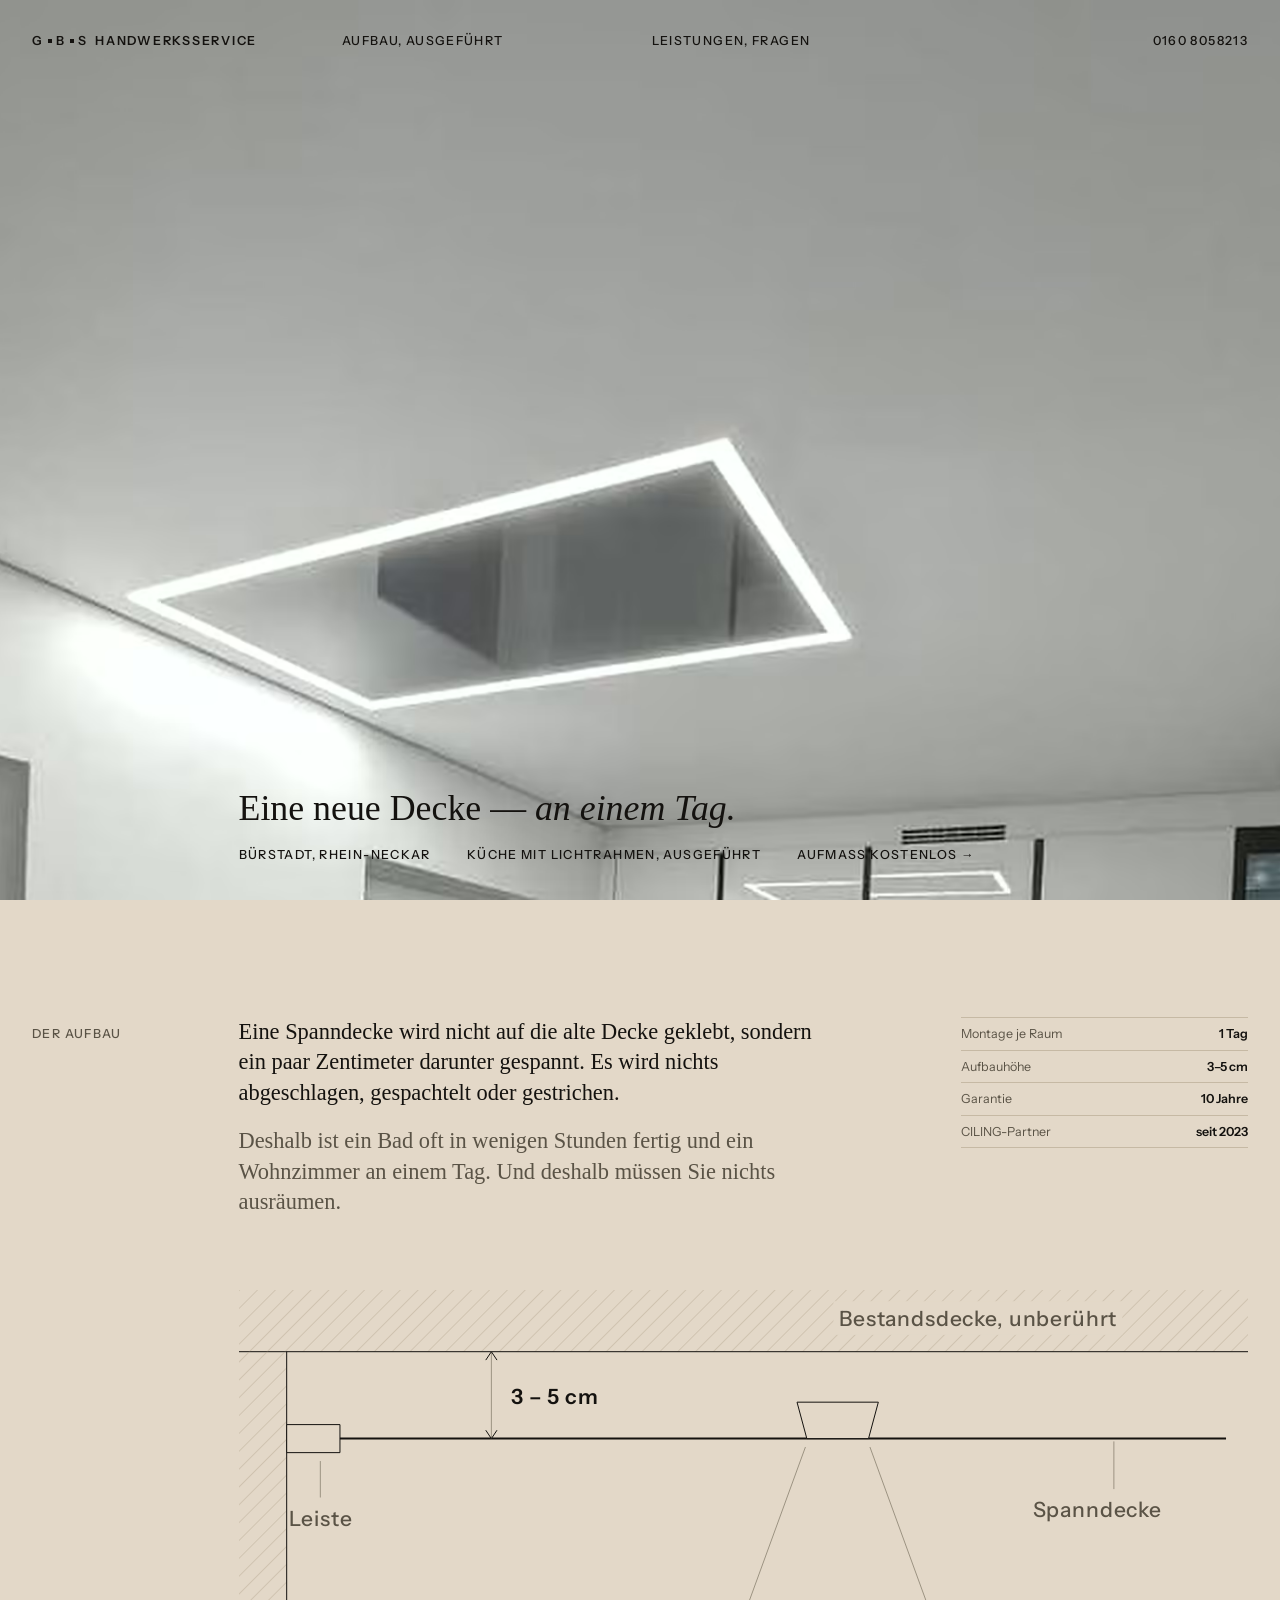
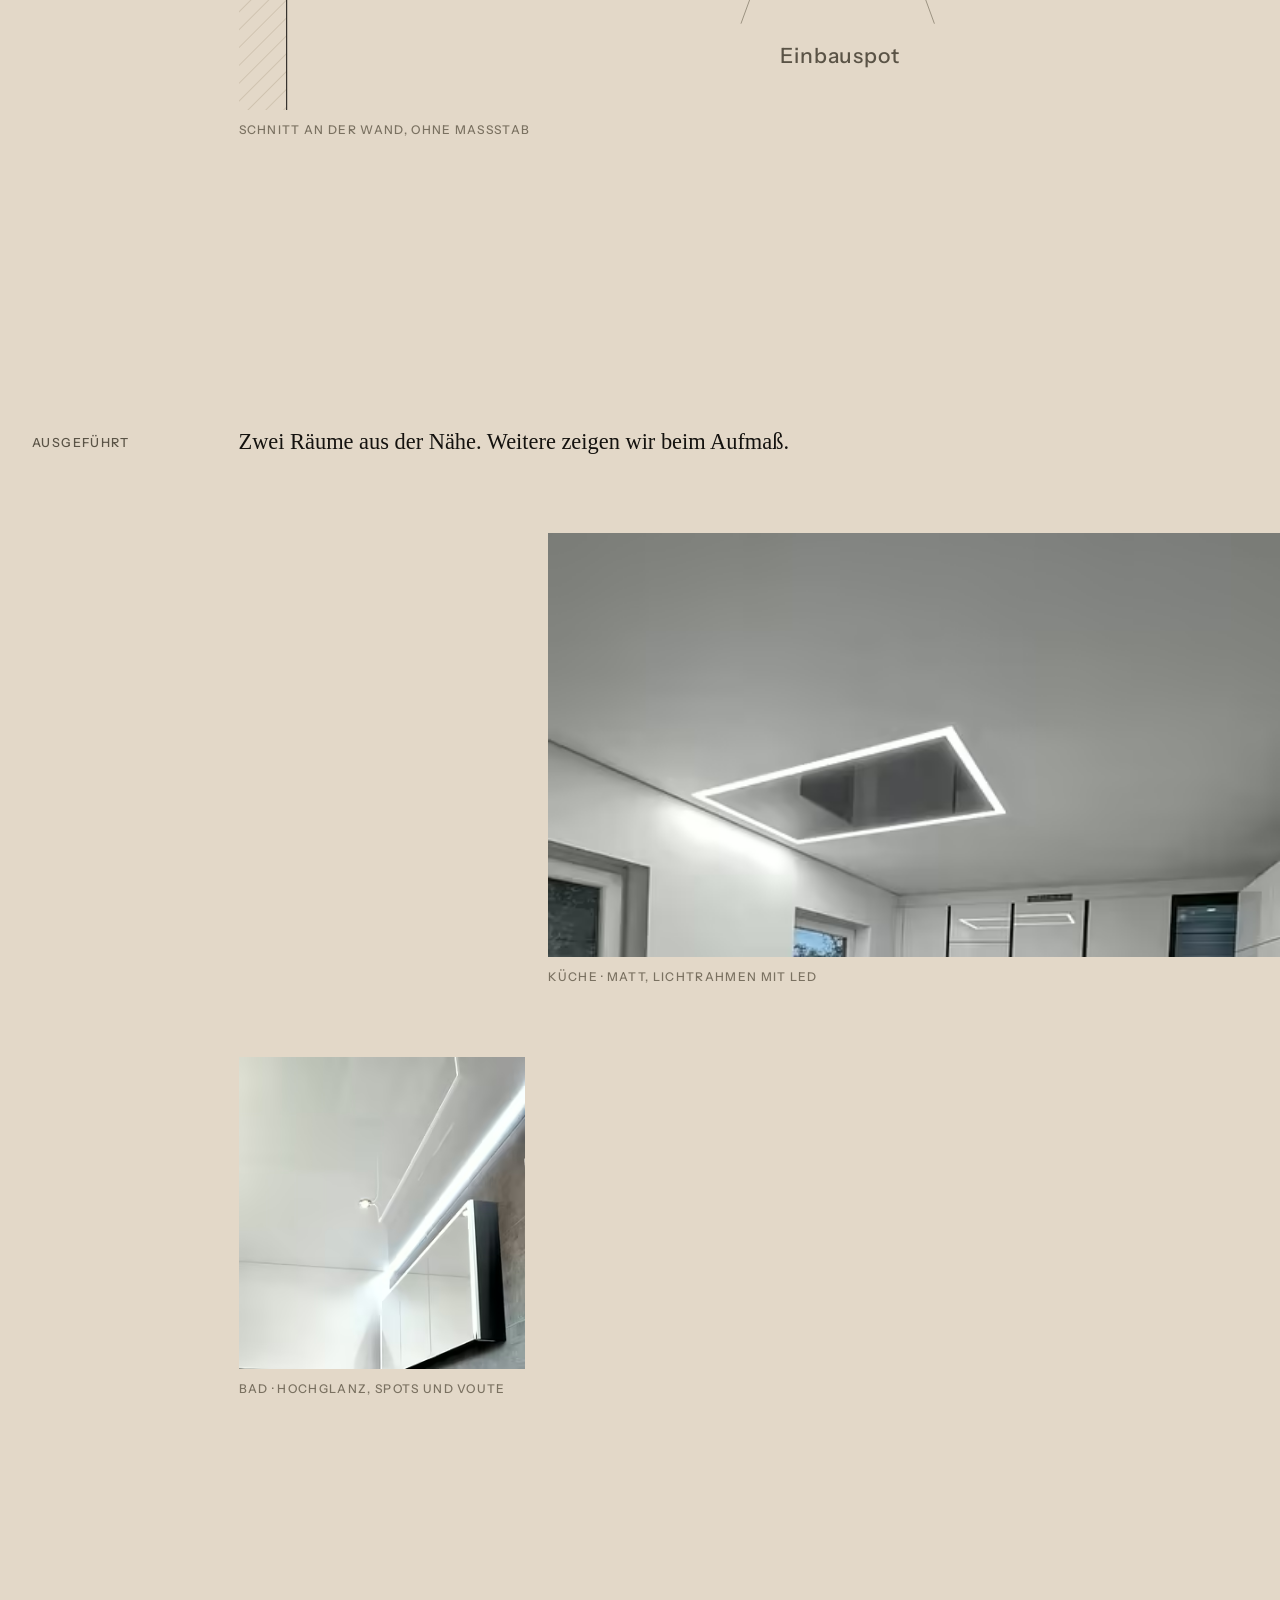
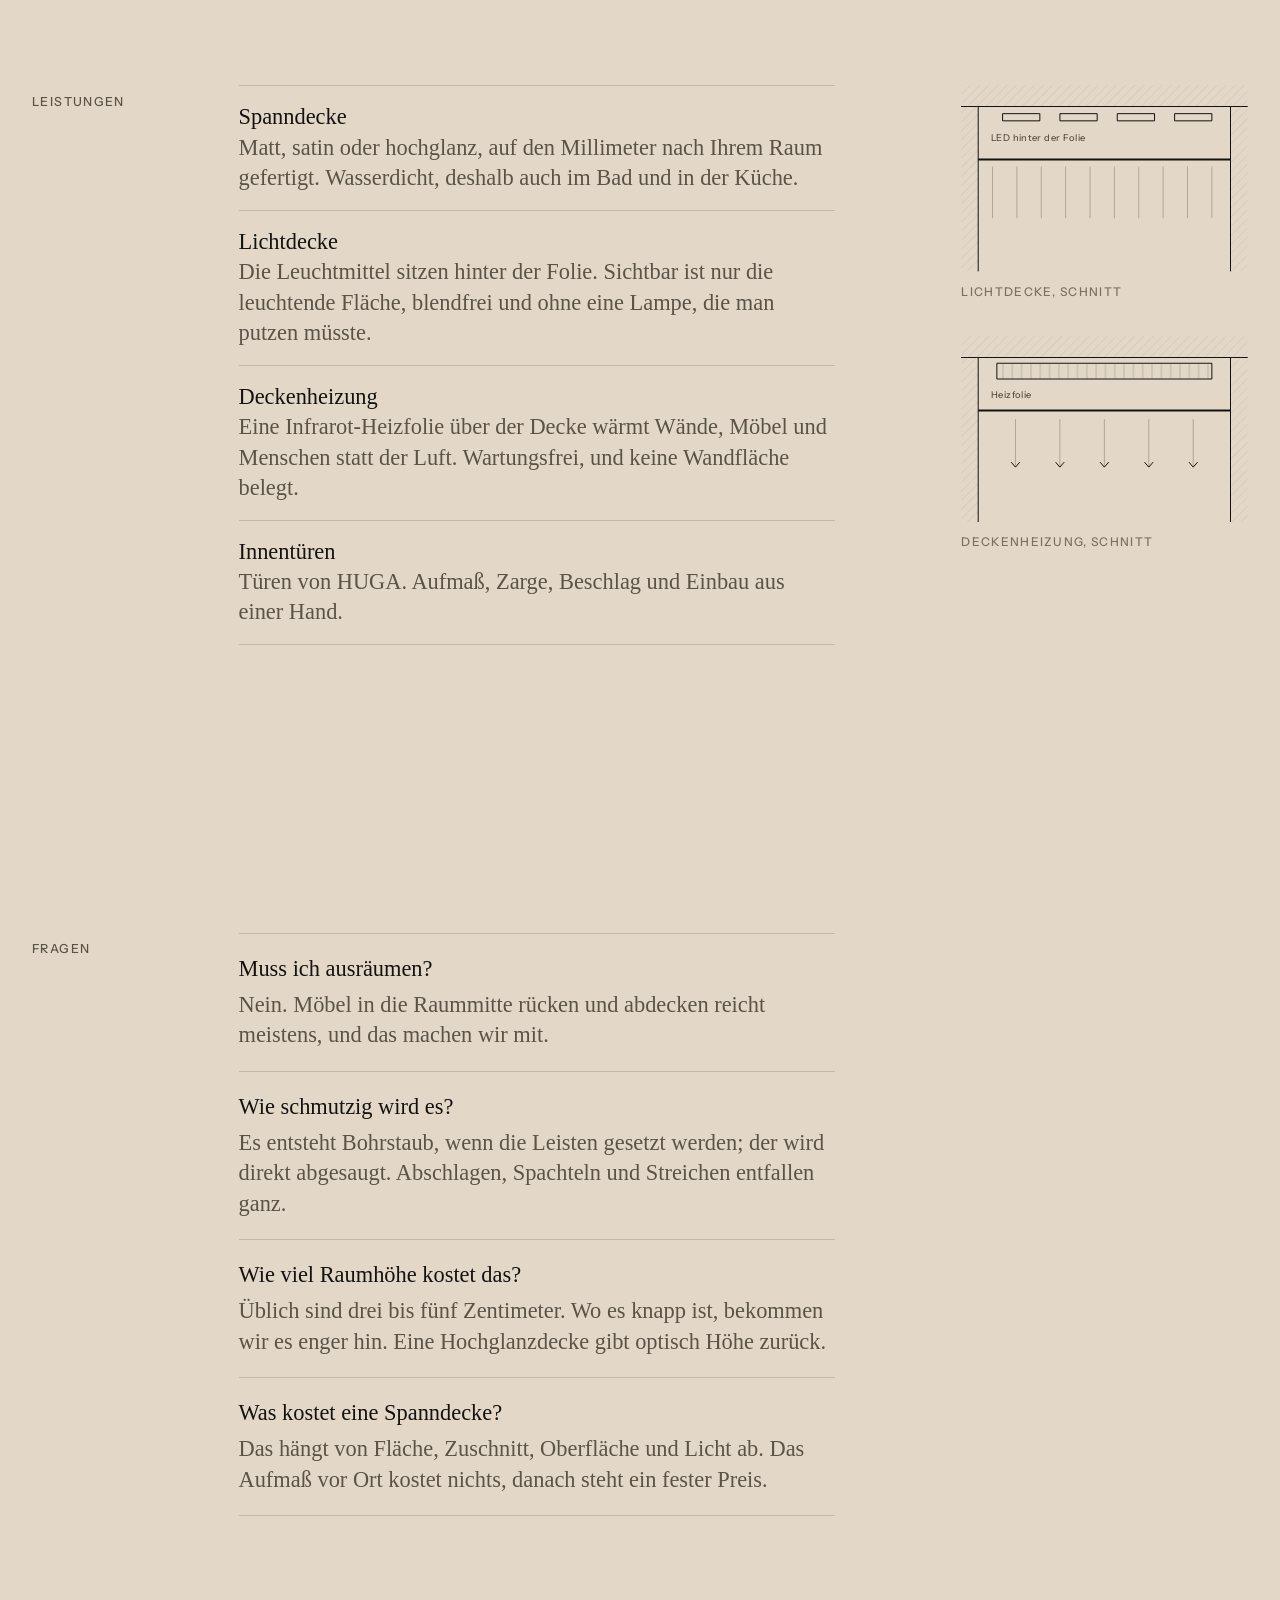
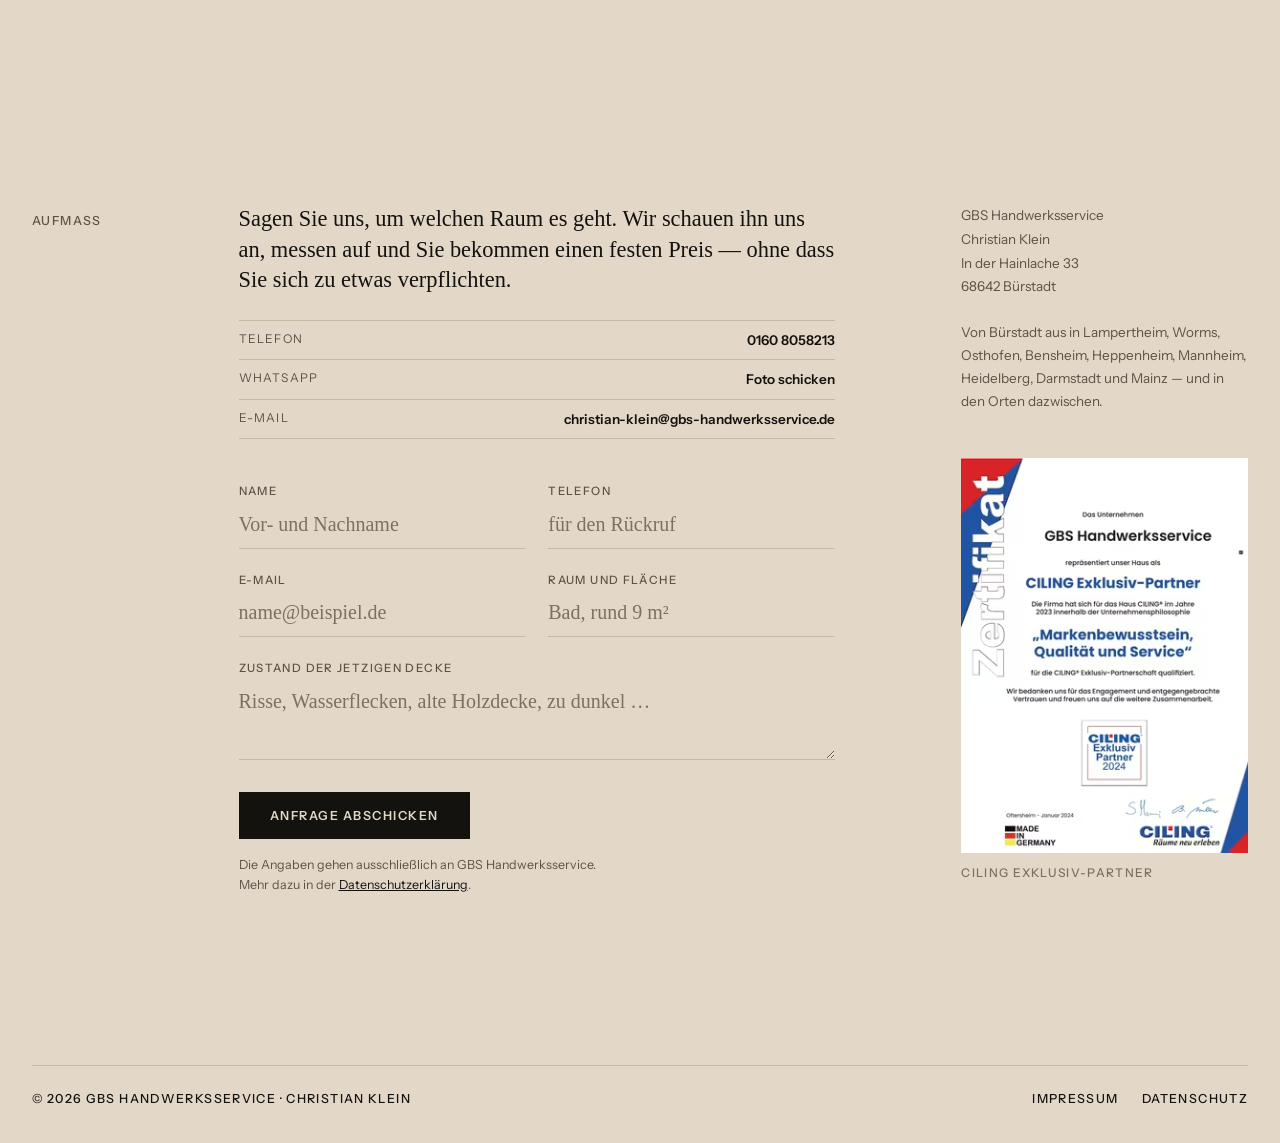
==== commit dc7a529d: "Aufräumen: ein Raster für alles, kein Verlauf, keine Unterstriche Vier Ursachen für den unruhigen Ei" ====
--- a/index.html
+++ b/index.html
@@ -23,11 +23,13 @@
 </head>
 <body>
 
-<nav class="leiste klein" data-fest="nein" aria-label="Seitenleiste">
-  <a class="wortmarke" href="#">G<i></i>B<i></i>S</a>
-  <div><a class="strich" href="#aufbau">Aufbau</a>, <a class="strich" href="#arbeiten">Ausgeführt</a></div>
-  <div><a class="strich" href="#leistungen">Leistungen</a>, <a class="strich" href="#fragen">Fragen</a></div>
-  <div><a class="strich nur-breit" href="#kontakt">Aufmaß anfragen</a><a class="strich nur-schmal" href="tel:+491608058213">0160 8058213</a></div>
+<nav class="leiste" data-fest="nein" aria-label="Seitenleiste">
+  <div class="gitter klein">
+    <a class="wortmarke" href="#">G<i></i>B<i></i>S</a>
+    <div><a class="weg" href="#aufbau">Aufbau</a>, <a class="weg" href="#arbeiten">Ausgeführt</a></div>
+    <div><a class="weg" href="#leistungen">Leistungen</a>, <a class="weg" href="#fragen">Fragen</a></div>
+    <div><a class="weg" href="tel:+491608058213">0160 8058213</a></div>
+  </div>
 </nav>
 
 <!-- ============================================== Erster Schirm ======== -->
@@ -36,27 +38,28 @@
     <source type="image/avif" srcset="assets/img/vollbild-1200.avif 1200w, assets/img/vollbild-1920.avif 1920w" sizes="100vw">
     <img src="assets/img/vollbild-1920.jpg"
          srcset="assets/img/vollbild-1200.jpg 1200w, assets/img/vollbild-1920.jpg 1920w"
-         sizes="100vw" width="1920" height="1150" fetchpriority="high"
-         alt="Weiße Spanndecke mit einem eingelassenen, leuchtenden Lichtrahmen über einer Küche">
+         sizes="100vw" width="1920" height="1022" fetchpriority="high"
+         alt="Weiße Spanndecke mit einem eingelassenen, leuchtenden Lichtrahmen">
   </picture>
 
   <div class="schirm-inhalt">
 
-    <div class="wege klein">
-      <a class="wortmarke" href="#">G<i></i>B<i></i>S<span class="nur-breit">&nbsp;Handwerksservice, Bürstadt</span></a>
-      <div><a class="strich" href="#aufbau">Aufbau</a>, <a class="strich" href="#arbeiten">Ausgeführt</a></div>
-      <div><a class="strich" href="#leistungen">Leistungen</a>, <a class="strich" href="#fragen">Fragen</a></div>
-      <div><a class="strich" href="tel:+491608058213">0160 8058213</a></div>
+    <div class="gitter wege klein">
+      <a class="wortmarke" href="#">G<i></i>B<i></i>S<span class="nur-breit">&nbsp;Handwerksservice</span></a>
+      <div><a class="weg" href="#aufbau">Aufbau</a>, <a class="weg" href="#arbeiten">Ausgeführt</a></div>
+      <div><a class="weg" href="#leistungen">Leistungen</a>, <a class="weg" href="#fragen">Fragen</a></div>
+      <div><a class="weg" href="tel:+491608058213">0160 8058213</a></div>
     </div>
 
     <div></div>
 
-    <div class="schirm-unten">
-      <div>
-        <p class="versprechen">Eine neue Decke — <em>an einem Tag.</em></p>
-        <p class="klein" style="margin:14px 0 0;opacity:.85">Küche mit Lichtrahmen, ausgeführt</p>
+    <div class="gitter schirm-fuss">
+      <p class="versprechen">Eine neue Decke — <em>an einem Tag.</em></p>
+      <div class="schirm-zeile klein">
+        <span>Bürstadt, Rhein-Neckar</span>
+        <span>Küche mit Lichtrahmen, ausgeführt</span>
+        <a class="weg" href="#kontakt">Aufmaß kostenlos →</a>
       </div>
-      <div class="klein"><a class="strich" href="#kontakt">Aufmaß kostenlos →</a></div>
     </div>
 
   </div>
@@ -66,9 +69,9 @@
 
 <!-- ==================================================== Der Aufbau ===== -->
 <section class="bahn" id="aufbau">
-  <div class="satz auf">
-    <p class="marginalie">Der Aufbau</p>
-    <div class="text">
+  <div class="gitter auf">
+    <p class="marginalie sp-marge">Der Aufbau</p>
+    <div class="sp-text">
       <p>
         Eine Spanndecke wird nicht auf die alte Decke geklebt, sondern ein paar
         Zentimeter darunter gespannt. Es wird nichts abgeschlagen, gespachtelt
@@ -79,88 +82,90 @@
         einem Tag. Und deshalb müssen Sie nichts ausräumen.
       </p>
     </div>
-    <div class="beiwerk">
-      <ul class="werte">
-        <li><span>Montage je Raum</span><b>1 Tag</b></li>
-        <li><span>Aufbauhöhe</span><b>3–5 cm</b></li>
-        <li><span>Garantie</span><b>10 Jahre</b></li>
-        <li><span>CILING Exklusiv-Partner</span><b>seit 2023</b></li>
-      </ul>
-    </div>
-  </div>
-
-  <figure class="riss auf">
-    <svg class="zeichnung zeichnung--gross" viewBox="0 0 720 300" role="img"
-         aria-label="Schnitt durch den Deckenaufbau: unter der alten Decke ist eine Leiste an der Wand befestigt, in die die Spanndecke eingehängt wird. Der Abstand beträgt drei bis fünf Zentimeter.">
-      <defs>
-        <pattern id="schraffur" width="9" height="9" patternUnits="userSpaceOnUse"
-                 patternTransform="rotate(45)">
-          <line class="schraffur" x1="0" y1="0" x2="0" y2="9"/>
-        </pattern>
-        <pattern id="heiz" width="13" height="22" patternUnits="userSpaceOnUse">
-          <line class="heizstrich" x1="6.5" y1="0" x2="6.5" y2="22"/>
-        </pattern>
-      </defs>
-
-      <rect x="0" y="0" width="720" height="44" fill="url(#schraffur)"/>
-      <line class="l" x1="0" y1="44" x2="720" y2="44"/>
-      <rect x="0" y="44" width="34" height="256" fill="url(#schraffur)"/>
-      <line class="l" x1="34" y1="44" x2="34" y2="300"/>
-
-      <rect class="l fl-feld" x="34" y="96" width="38" height="20"/>
-      <line class="l2" x1="72" y1="106" x2="704" y2="106"/>
-
-      <line class="fein" x1="180" y1="44" x2="180" y2="106"/>
-      <path class="l" d="M176 50l4-6 4 6M176 100l4 6 4-6"/>
-      <text class="mass" x="194" y="81">3 – 5 cm</text>
-
-      <path class="l fl-feld" d="M398 80h58l-7 26h-44z"/>
-      <line class="fein" x1="404" y1="112" x2="358" y2="238"/>
-      <line class="fein" x1="450" y1="112" x2="496" y2="238"/>
-
-      <rect class="fl-feld" x="424" y="8" width="206" height="24"/>
-      <text x="428" y="26">Bestandsdecke, unberührt</text>
-
-      <line class="fein" x1="58" y1="122" x2="58" y2="148"/>
-      <text x="36" y="168">Leiste</text>
-
-      <line class="fein" x1="624" y1="108" x2="624" y2="142"/>
-      <text x="566" y="162">Spanndecke</text>
-
-      <text x="386" y="266">Einbauspot</text>
-    </svg>
-    <figcaption>Schnitt an der Wand, ohne Maßstab</figcaption>
-  </figure>
+    <ul class="werte sp-beiwerk">
+      <li><span>Montage je Raum</span><b>1 Tag</b></li>
+      <li><span>Aufbauhöhe</span><b>3–5 cm</b></li>
+      <li><span>Garantie</span><b>10 Jahre</b></li>
+      <li><span>CILING-Partner</span><b>seit 2023</b></li>
+    </ul>
+  </div>
+
+  <div class="gitter auf">
+    <figure class="sp-weit">
+      <svg class="zeichnung zeichnung--gross" viewBox="0 0 720 300" role="img"
+           aria-label="Schnitt durch den Deckenaufbau: unter der alten Decke ist eine Leiste an der Wand befestigt, in die die Spanndecke eingehängt wird. Der Abstand beträgt drei bis fünf Zentimeter.">
+        <defs>
+          <pattern id="schraffur" width="9" height="9" patternUnits="userSpaceOnUse"
+                   patternTransform="rotate(45)">
+            <line class="schraffur" x1="0" y1="0" x2="0" y2="9"/>
+          </pattern>
+          <pattern id="heiz" width="13" height="22" patternUnits="userSpaceOnUse">
+            <line class="heizstrich" x1="6.5" y1="0" x2="6.5" y2="22"/>
+          </pattern>
+        </defs>
+
+        <rect x="0" y="0" width="720" height="44" fill="url(#schraffur)"/>
+        <line class="l" x1="0" y1="44" x2="720" y2="44"/>
+        <rect x="0" y="44" width="34" height="256" fill="url(#schraffur)"/>
+        <line class="l" x1="34" y1="44" x2="34" y2="300"/>
+
+        <rect class="l fl-feld" x="34" y="96" width="38" height="20"/>
+        <line class="l2" x1="72" y1="106" x2="704" y2="106"/>
+
+        <line class="fein" x1="180" y1="44" x2="180" y2="106"/>
+        <path class="l" d="M176 50l4-6 4 6M176 100l4 6 4-6"/>
+        <text class="mass" x="194" y="81">3 – 5 cm</text>
+
+        <path class="l fl-feld" d="M398 80h58l-7 26h-44z"/>
+        <line class="fein" x1="404" y1="112" x2="358" y2="238"/>
+        <line class="fein" x1="450" y1="112" x2="496" y2="238"/>
+
+        <rect class="fl-feld" x="424" y="8" width="206" height="24"/>
+        <text x="428" y="26">Bestandsdecke, unberührt</text>
+
+        <line class="fein" x1="58" y1="122" x2="58" y2="148"/>
+        <text x="36" y="168">Leiste</text>
+
+        <line class="fein" x1="624" y1="108" x2="624" y2="142"/>
+        <text x="566" y="162">Spanndecke</text>
+
+        <text x="386" y="266">Einbauspot</text>
+      </svg>
+      <figcaption>Schnitt an der Wand, ohne Maßstab</figcaption>
+    </figure>
+  </div>
 </section>
 
 <!-- ===================================================== Ausgeführt ==== -->
 <section class="bahn" id="arbeiten">
-  <div class="satz auf">
-    <p class="marginalie">Ausgeführt</p>
-    <div class="text">
+  <div class="gitter auf">
+    <p class="marginalie sp-marge">Ausgeführt</p>
+    <div class="sp-text">
       <p>Zwei Räume aus der Nähe. Weitere zeigen wir beim Aufmaß.</p>
     </div>
   </div>
 
-  <div class="bildfolge">
-    <figure class="bild-gross auf">
+  <div class="gitter auf">
+    <figure class="sp-bild-gr">
       <picture>
-        <source type="image/avif" srcset="assets/img/decke-kueche-480.avif 480w, assets/img/decke-kueche-812.avif 812w" sizes="(max-width: 900px) calc(100vw - 56px), 62vw">
+        <source type="image/avif" srcset="assets/img/decke-kueche-480.avif 480w, assets/img/decke-kueche-812.avif 812w" sizes="(max-width: 900px) calc(100vw - 64px), 60vw">
         <img src="assets/img/decke-kueche-812.jpg"
              srcset="assets/img/decke-kueche-480.jpg 480w, assets/img/decke-kueche-812.jpg 812w"
-             sizes="(max-width: 900px) calc(100vw - 56px), 62vw"
+             sizes="(max-width: 900px) calc(100vw - 64px), 60vw"
              width="812" height="470" loading="lazy"
              alt="Weiße Spanndecke in einer Küche mit eingelassenem, leuchtendem Lichtrahmen um den Dunstabzug">
       </picture>
       <figcaption>Küche · matt, Lichtrahmen mit LED</figcaption>
     </figure>
-
-    <figure class="bild-klein auf">
+  </div>
+
+  <div class="gitter auf">
+    <figure class="sp-bild-kl">
       <picture>
-        <source type="image/avif" srcset="assets/img/decke-bad-320.avif 320w, assets/img/decke-bad-442.avif 442w" sizes="(max-width: 900px) calc(70vw - 40px), 30vw">
+        <source type="image/avif" srcset="assets/img/decke-bad-320.avif 320w, assets/img/decke-bad-442.avif 442w" sizes="(max-width: 900px) calc(68vw - 40px), 24vw">
         <img src="assets/img/decke-bad-442.jpg"
              srcset="assets/img/decke-bad-320.jpg 320w, assets/img/decke-bad-442.jpg 442w"
-             sizes="(max-width: 900px) calc(70vw - 40px), 30vw"
+             sizes="(max-width: 900px) calc(68vw - 40px), 24vw"
              width="442" height="480" loading="lazy"
              alt="Spiegelnde weiße Hochglanz-Spanndecke in einem Bad mit Einbauspots und einem LED-Streifen über dem Spiegelschrank">
       </picture>
@@ -171,33 +176,32 @@
 
 <!-- ===================================================== Leistungen ==== -->
 <section class="bahn" id="leistungen">
-  <div class="satz auf">
-    <p class="marginalie">Leistungen</p>
-    <div class="text">
-      <ul class="leistungen">
-        <li>
-          <b>Spanndecke</b><br>
-          <span>Matt, satin oder hochglanz, auf den Millimeter nach Ihrem Raum
-          gefertigt. Wasserdicht, deshalb auch im Bad und in der Küche.</span>
-        </li>
-        <li>
-          <b>Lichtdecke</b><br>
-          <span>Die Leuchtmittel sitzen hinter der Folie. Sichtbar ist nur die
-          leuchtende Fläche, blendfrei und ohne eine Lampe, die man putzen müsste.</span>
-        </li>
-        <li>
-          <b>Deckenheizung</b><br>
-          <span>Eine Infrarot-Heizfolie über der Decke wärmt Wände, Möbel und
-          Menschen statt der Luft. Wartungsfrei, und keine Wandfläche belegt.</span>
-        </li>
-        <li>
-          <b>Innentüren</b><br>
-          <span>Türen von HUGA. Aufmaß, Zarge, Beschlag und Einbau aus einer Hand.</span>
-        </li>
-      </ul>
-    </div>
-
-    <div class="beiwerk" style="display:grid;gap:clamp(26px,4vh,54px);align-content:start">
+  <div class="gitter auf">
+    <p class="marginalie sp-marge">Leistungen</p>
+
+    <ul class="leistungen sp-text">
+      <li>
+        <b>Spanndecke</b><br>
+        <span>Matt, satin oder hochglanz, auf den Millimeter nach Ihrem Raum
+        gefertigt. Wasserdicht, deshalb auch im Bad und in der Küche.</span>
+      </li>
+      <li>
+        <b>Lichtdecke</b><br>
+        <span>Die Leuchtmittel sitzen hinter der Folie. Sichtbar ist nur die
+        leuchtende Fläche, blendfrei und ohne eine Lampe, die man putzen müsste.</span>
+      </li>
+      <li>
+        <b>Deckenheizung</b><br>
+        <span>Eine Infrarot-Heizfolie über der Decke wärmt Wände, Möbel und
+        Menschen statt der Luft. Wartungsfrei, und keine Wandfläche belegt.</span>
+      </li>
+      <li>
+        <b>Innentüren</b><br>
+        <span>Türen von HUGA. Aufmaß, Zarge, Beschlag und Einbau aus einer Hand.</span>
+      </li>
+    </ul>
+
+    <div class="sp-beiwerk" style="display:grid;gap:clamp(26px,4vh,50px);align-content:start">
       <figure>
         <svg class="zeichnung zeichnung--klein" viewBox="0 0 400 260" role="img"
              aria-label="Schnitt durch eine Lichtdecke: hinter der lichtdurchlässigen Folie sitzen LED-Module, deren Licht gleichmäßig nach unten austritt.">
@@ -259,9 +263,9 @@
 
 <!-- ========================================================= Fragen ==== -->
 <section class="bahn" id="fragen">
-  <div class="satz auf">
-    <p class="marginalie">Fragen</p>
-    <div class="text fragen">
+  <div class="gitter auf">
+    <p class="marginalie sp-marge">Fragen</p>
+    <div class="fragen sp-text">
       <div>
         <h3>Muss ich ausräumen?</h3>
         <p>Nein. Möbel in die Raummitte rücken und abdecken reicht meistens, und
@@ -288,10 +292,10 @@
 
 <!-- ======================================================== Kontakt ==== -->
 <section class="bahn" id="kontakt">
-  <div class="satz auf">
-    <p class="marginalie">Aufmaß</p>
-
-    <div class="text">
+  <div class="gitter auf">
+    <p class="marginalie sp-marge">Aufmaß</p>
+
+    <div class="sp-text">
       <p>
         Sagen Sie uns, um welchen Raum es geht. Wir schauen ihn uns an, messen auf
         und Sie bekommen einen festen Preis — ohne dass Sie sich zu etwas
@@ -346,22 +350,22 @@
       </form>
     </div>
 
-    <div class="beiwerk">
-      <address class="anschrift klein" style="text-transform:none;letter-spacing:0;font-size:14px;line-height:1.7">
+    <div class="sp-beiwerk">
+      <address class="anschrift">
         GBS Handwerksservice<br>
         Christian Klein<br>
         In der Hainlache 33<br>
         68642 Bürstadt
       </address>
 
-      <p class="klein" style="text-transform:none;letter-spacing:0;font-size:14px;line-height:1.7;color:var(--grau);margin-top:24px">
+      <p class="gebiet">
         Von Bürstadt aus in Lampertheim, Worms, Osthofen, Bensheim, Heppenheim,
         Mannheim, Heidelberg, Darmstadt und Mainz — und in den Orten dazwischen.
       </p>
 
-      <figure style="margin-top:clamp(30px,5vh,60px);max-width:180px">
+      <figure style="margin-top:clamp(30px,5vh,56px)">
         <picture>
-          <source type="image/avif" srcset="assets/img/zertifikat-300.avif" >
+          <source type="image/avif" srcset="assets/img/zertifikat-300.avif">
           <img src="assets/img/zertifikat-300.jpg" width="300" height="413" loading="lazy"
                alt="Zertifikat: GBS Handwerksservice ist CILING Exklusiv-Partner, ausgestellt im Januar 2024">
         </picture>
@@ -373,12 +377,14 @@
 
 </main>
 
-<footer class="fuss">
-  <span>© 2026 GBS Handwerksservice · Christian Klein</span>
-  <nav aria-label="Rechtliches">
-    <a href="impressum.html">Impressum</a>
-    <a href="datenschutz.html">Datenschutz</a>
-  </nav>
+<footer class="fuss klein">
+  <div class="gitter">
+    <span class="links">© 2026 GBS Handwerksservice · Christian Klein</span>
+    <span class="rechts">
+      <a class="weg" href="impressum.html">Impressum</a>
+      <a class="weg" href="datenschutz.html">Datenschutz</a>
+    </span>
+  </div>
 </footer>
 
 <script type="application/ld+json">
--- a/assets/css/gbs.css
+++ b/assets/css/gbs.css
@@ -2,9 +2,10 @@
 /* ==========================================================================
    GBS Handwerksservice
    Sprache nach dem Vorbild von studiograpa.com: ein durchgehendes warmes
-   Farbfeld, winzige Navigation in festen Positionen, Lauftext in großer
-   Serifenschrift in einer schmalen, eingerückten Spalte, Bilder in
-   unregelmäßigen Breiten, viel Leere dazwischen.
+   Farbfeld, winzige Navigation, Lauftext in großer Serifenschrift.
+
+   Alles steht auf EINEM Zwölferraster — Navigation, Text, Bilder,
+   Zeichnungen und Formular teilen sich dieselben senkrechten Linien.
    ========================================================================== */
 
 /* ------------------------------------------------------------ Schriften -- */
@@ -43,22 +44,22 @@
 
 /* --------------------------------------------------------------- Farben -- */
 :root {
-  --feld:    #e3d8c8;   /* warmes Sandfeld, trägt die ganze Seite */
+  --feld:    #e3d8c8;
   --tusche:  #14120f;   /* 13,2:1 auf dem Feld */
   --grau:    #5a5346;   /* 5,4:1 */
   --grau-2:  #7a7161;   /* nur große Schrift und Marken, 3,3:1 */
   --linie:   #c6b9a4;
-  --weiss:   #ffffff;
-  --violett: #511972;   /* aus dem Logo, nur die Quadrate der Wortmarke */
+  --violett: #511972;
 
   --serif: "Newsreader", "Times New Roman", Times, serif;
   --sans:  "Instrument Sans", "Helvetica Neue", Arial, sans-serif;
 
-  --rand:  28px;
+  --rand:   32px;
   --breite: 1400px;
-  --luft:  clamp(110px, 17vh, 230px);
-}
-@media (max-width: 760px) { :root { --rand: 18px; } }
+  --spalt:  clamp(16px, 1.8vw, 30px);   /* Spaltenabstand im Raster */
+  --luft:   clamp(110px, 16vh, 210px);  /* Abstand zwischen den Bahnen */
+}
+@media (max-width: 760px) { :root { --rand: 20px; } }
 
 /* ---------------------------------------------------------- Grundlagen -- */
 *, *::before, *::after { box-sizing: border-box; }
@@ -76,13 +77,13 @@
   background: var(--feld);
   color: var(--tusche);
   font-family: var(--serif);
-  font-size: clamp(20px, 1.8vw, 27px);
-  line-height: 1.34;
+  font-size: clamp(20px, 1.75vw, 26px);
+  line-height: 1.36;
   -webkit-font-smoothing: antialiased;
   overflow-x: hidden;
 }
 
-p { margin: 0 0 .85em; }
+p { margin: 0 0 .8em; }
 p:last-child { margin-bottom: 0; }
 img { max-width: 100%; height: auto; display: block; }
 picture { display: block; }
@@ -99,106 +100,108 @@
 }
 
 /* ------------------------------------------------------------ Kleinzeug -- */
-.klein {                      /* der Ton der ganzen Navigation und Marginalien */
+.klein {
   font-family: var(--sans);
-  font-size: 13px; font-weight: 500; line-height: 1.5;
-  letter-spacing: .1em; text-transform: uppercase;
-}
-.klein a { text-decoration: none; }
+  font-size: 12.5px; font-weight: 500; line-height: 1.5;
+  letter-spacing: .11em; text-transform: uppercase;
+}
+.klein a, a.weg { text-decoration: none; }
+
+/* Links tragen keinen Unterstrich — erst beim Zeigen */
+a.weg {
+  border-bottom: 1px solid transparent; padding-bottom: 2px;
+  transition: border-color .2s ease;
+}
+a.weg:hover { border-bottom-color: currentColor; }
 
 .wortmarke {
   display: inline-flex; align-items: center; gap: 4px;
-  font-family: var(--sans); font-weight: 600; font-size: 13px;
+  font-family: var(--sans); font-weight: 600; font-size: 12.5px;
   letter-spacing: .14em; text-transform: uppercase; text-decoration: none;
+  white-space: nowrap;
 }
 .wortmarke i { width: 4px; height: 4px; background: currentColor; display: block; }
 
-a.strich {
-  text-decoration: none;
-  border-bottom: 1px solid currentColor; padding-bottom: 1px;
-  transition: opacity .2s ease;
-}
-a.strich:hover { opacity: .55; }
-
-/* ======================================================= Erster Schirm == */
-.schirm {
-  position: relative; height: 100svh; min-height: 520px; overflow: hidden;
-  background: #17150f; color: var(--weiss);
-}
-.schirm > picture, .schirm img {
-  position: absolute; inset: 0; width: 100%; height: 100%;
-  object-fit: cover; object-position: 50% 52%;
-}
-.schirm-inhalt {
-  position: relative; z-index: 2; height: 100%;
-  padding: var(--rand);
-  display: grid; grid-template-rows: auto 1fr auto;
-}
-
-/* die Zeile am Kopf — Wortmarke und Wege, alles winzig */
-.wege {
-  align-self: start;
-  display: grid; grid-template-columns: repeat(4, 1fr); gap: 20px;
-  align-items: baseline;
-}
-.wege > *:last-child { text-align: right; }
-.wege a:hover { opacity: .6; }
-
-.schirm-unten {
-  display: flex; flex-wrap: wrap; align-items: flex-end; justify-content: space-between;
-  gap: 18px 30px;
-}
-.versprechen {
-  font-family: var(--serif); font-size: clamp(24px, 2.6vw, 38px); line-height: 1.16;
-  max-width: 16ch; margin: 0;
-}
-.versprechen em { font-style: italic; }
-
-@media (max-width: 720px) {
-  /* am Handy bleiben nur Wortmarke und Nummer — der Rest kommt mit der
-     Leiste beim Scrollen */
-  .wege { grid-template-columns: auto auto; justify-content: space-between; gap: 16px; }
-  .wege > *:nth-child(2), .wege > *:nth-child(3) { display: none; }
-  .wege > *:last-child { text-align: right; }
-}
-
 /* ============================================================== Raster == */
-.bahn { padding-block: var(--luft); }
-.bahn:first-of-type { padding-top: clamp(90px, 13vh, 170px); }
-
-.satz {
+.gitter {
   width: min(var(--breite), 100% - 2 * var(--rand));
   margin-inline: auto;
   display: grid;
-  grid-template-columns: minmax(0, 2.2fr) minmax(0, 5.8fr) minmax(0, 4fr);
-  gap: 0 clamp(20px, 2.6vw, 48px);
-}
-@media (max-width: 900px) {
-  .satz { grid-template-columns: minmax(0, 1fr); gap: 22px; }
-}
+  grid-template-columns: repeat(12, minmax(0, 1fr));
+  column-gap: var(--spalt);
+}
+@media (max-width: 900px) {
+  .gitter { grid-template-columns: minmax(0, 1fr); row-gap: 22px; }
+  .gitter > * { grid-column: 1 !important; }
+}
+
+/* feste Plätze im Raster */
+.sp-marge   { grid-column: 1 / 3; }
+.sp-text    { grid-column: 3 / 9; }
+.sp-beiwerk { grid-column: 10 / 13; }
+.sp-weit    { grid-column: 3 / 13; }
+.sp-bild-gr { grid-column: 6 / 13; }
+.sp-bild-kl { grid-column: 3 / 6; }
+
+/* ======================================================= Erster Schirm == */
+.schirm {
+  position: relative; height: 100svh; min-height: 540px; overflow: hidden;
+  background: var(--feld); color: var(--tusche);
+}
+.schirm > picture, .schirm > picture img {
+  position: absolute; inset: 0; width: 100%; height: 100%;
+  object-fit: cover; object-position: 50% 50%;
+}
+.schirm-inhalt {
+  position: relative; z-index: 2; height: 100%;
+  padding-block: var(--rand);
+  display: grid; grid-template-rows: auto 1fr auto;
+}
+
+.wege { align-items: baseline; }
+.wege > *:nth-child(1) { grid-column: 1 / 4; }
+.wege > *:nth-child(2) { grid-column: 4 / 7; }
+.wege > *:nth-child(3) { grid-column: 7 / 10; }
+.wege > *:nth-child(4) { grid-column: 10 / 13; text-align: right; }
+@media (max-width: 900px) {
+  .wege { display: flex; justify-content: space-between; align-items: baseline; gap: 16px; }
+  .wege > *:nth-child(2), .wege > *:nth-child(3) { display: none; }
+}
+
+.schirm-fuss { align-items: end; }
+.versprechen {
+  grid-column: 3 / 10;
+  font-size: clamp(26px, 2.8vw, 40px); line-height: 1.12; margin: 0;
+}
+.versprechen em { font-style: italic; }
+.schirm-zeile {
+  grid-column: 3 / 13; margin-top: 18px;
+  display: flex; flex-wrap: wrap; gap: 8px 36px;
+}
+@media (max-width: 900px) {
+  .versprechen, .schirm-zeile { grid-column: 1; }
+  .schirm-zeile { flex-direction: column; gap: 8px; }
+}
+
+/* ============================================================== Bahnen == */
+.bahn { padding-block: var(--luft); }
+.bahn:first-of-type { padding-top: clamp(90px, 13vh, 165px); }
+.bahn > .gitter + .gitter { margin-top: clamp(50px, 8vh, 110px); }
 
 .marginalie {
-  grid-column: 1;
-  font-family: var(--sans); font-size: 13px; font-weight: 500;
-  letter-spacing: .1em; text-transform: uppercase; color: var(--grau);
-  padding-top: .55em;
-}
-.text { grid-column: 2; }
-.text--weit { grid-column: 2 / 4; }
-.beiwerk { grid-column: 3; }
-@media (max-width: 900px) {
-  .marginalie, .text, .text--weit, .beiwerk { grid-column: 1; }
-  .marginalie { padding-top: 0; }
-}
-
+  font-family: var(--sans); font-size: 12.5px; font-weight: 500;
+  letter-spacing: .11em; text-transform: uppercase; color: var(--grau);
+  padding-top: .6em;
+}
+@media (max-width: 900px) { .marginalie { padding-top: 0; } }
 .nebentext { color: var(--grau); }
 
-/* Kennwerte als schlichte Zeilen in der Marginalspalte */
+/* Kennwerte */
 .werte { margin: 0; padding: 0; list-style: none; font-family: var(--sans); }
 .werte li {
   display: flex; justify-content: space-between; gap: 14px;
   padding: 7px 0; border-bottom: 1px solid var(--linie);
-  font-size: 13px; line-height: 1.4; color: var(--grau);
+  font-size: 12.5px; line-height: 1.4; color: var(--grau);
 }
 .werte li:first-child { border-top: 1px solid var(--linie); }
 .werte b { font-weight: 600; color: var(--tusche); text-align: right; }
@@ -207,77 +210,71 @@
 figure { margin: 0; }
 figcaption {
   margin-top: 12px;
-  font-family: var(--sans); font-size: 12.5px; font-weight: 500;
-  letter-spacing: .1em; text-transform: uppercase; color: var(--grau-2);
-}
-
-/* unregelmäßig gesetzte Bilder, eins läuft rechts aus dem Satz heraus */
-.bildfolge {
-  width: min(var(--breite), 100% - 2 * var(--rand));
-  margin: clamp(56px, 8vh, 120px) auto 0;
-  display: grid; grid-template-columns: repeat(12, 1fr);
-  gap: clamp(40px, 7vh, 110px) clamp(20px, 2.6vw, 48px);
-}
-.bild-gross { grid-column: 4 / 13; margin-right: calc(-1 * var(--rand)); }
-.bild-klein { grid-column: 2 / 6; }
-@media (max-width: 900px) {
-  .bildfolge { grid-template-columns: 1fr; }
-  .bild-gross, .bild-klein { grid-column: 1; margin-right: 0; }
-  .bild-klein { max-width: 70%; }
-}
-
-/* Die große Zeichnung steht für sich */
-.riss {
-  width: min(1180px, 100% - 2 * var(--rand));
-  margin: clamp(56px, 9vh, 130px) auto 0;
+  font-family: var(--sans); font-size: 12px; font-weight: 500;
+  letter-spacing: .11em; text-transform: uppercase; color: var(--grau-2);
+}
+.sp-bild-gr img, .sp-bild-kl img { width: 100%; }
+.sp-bild-gr { margin-right: calc(-1 * var(--rand)); }
+.bild-tief { margin-top: clamp(40px, 7vh, 100px); }
+@media (max-width: 900px) {
+  .sp-bild-gr { margin-right: 0; }
+  .sp-bild-kl { max-width: 68%; }
 }
 
 /* ---------------------------------------------------------- Leistungen -- */
 .leistungen { margin: 0; padding: 0; list-style: none; }
-.leistungen li { padding: 18px 0; border-bottom: 1px solid var(--linie); }
+.leistungen li { padding: 16px 0; border-bottom: 1px solid var(--linie); }
 .leistungen li:first-child { border-top: 1px solid var(--linie); }
 .leistungen b { font-weight: 400; }
 .leistungen span { color: var(--grau); }
 
 /* -------------------------------------------------------------- Fragen -- */
-.fragen { margin: 0; }
-.fragen > div { padding: 22px 0; border-bottom: 1px solid var(--linie); }
+.fragen > div { padding: 20px 0; border-bottom: 1px solid var(--linie); }
 .fragen > div:first-child { border-top: 1px solid var(--linie); }
-.fragen p { margin: .3em 0 0; color: var(--grau); }
+.fragen p { margin: .25em 0 0; color: var(--grau); }
 
 /* ------------------------------------------------------------- Kontakt -- */
-.anschrift { font-style: normal; color: var(--grau); }
-.wege-kontakt { margin: 26px 0 0; padding: 0; list-style: none; font-family: var(--sans); }
+.anschrift {
+  font-style: normal; font-family: var(--sans); font-size: 13.5px; line-height: 1.75;
+  color: var(--grau);
+}
+.gebiet {
+  margin-top: 22px; font-family: var(--sans); font-size: 13.5px; line-height: 1.7;
+  color: var(--grau);
+}
+.wege-kontakt { margin: 24px 0 0; padding: 0; list-style: none; font-family: var(--sans); }
 .wege-kontakt li {
   display: flex; justify-content: space-between; gap: 14px;
-  padding: 10px 0; border-bottom: 1px solid var(--linie); font-size: 14px;
+  padding: 10px 0; border-bottom: 1px solid var(--linie); font-size: 13.5px;
 }
 .wege-kontakt li:first-child { border-top: 1px solid var(--linie); }
-.wege-kontakt span { color: var(--grau); letter-spacing: .08em; text-transform: uppercase; font-size: 12.5px; }
+.wege-kontakt span {
+  color: var(--grau); letter-spacing: .1em; text-transform: uppercase; font-size: 12px;
+}
 .wege-kontakt a { text-decoration: none; font-weight: 600; overflow-wrap: anywhere; }
 .wege-kontakt a:hover { color: var(--violett); }
 
-form.bogen { margin-top: clamp(30px, 5vh, 60px); }
-.paar { display: grid; gap: 0 clamp(20px, 2.6vw, 44px); grid-template-columns: 1fr 1fr; }
+form.bogen { margin-top: clamp(30px, 5vh, 56px); }
+.paar { display: grid; gap: 0 var(--spalt); grid-template-columns: 1fr 1fr; }
 @media (max-width: 620px) { .paar { grid-template-columns: 1fr; } }
-.eingabe { display: block; margin-bottom: 26px; }
+.eingabe { display: block; margin-bottom: 24px; }
 .eingabe > span {
   display: block; margin-bottom: 7px;
-  font-family: var(--sans); font-size: 12px; font-weight: 500;
+  font-family: var(--sans); font-size: 11.5px; font-weight: 500;
   letter-spacing: .12em; text-transform: uppercase; color: var(--grau);
 }
 .eingabe input, .eingabe textarea {
   width: 100%; padding: 4px 0 10px;
-  font-family: var(--serif); font-size: 21px; line-height: 1.35; color: var(--tusche);
+  font-family: var(--serif); font-size: 20px; line-height: 1.35; color: var(--tusche);
   background: transparent; border: 0; border-bottom: 1px solid var(--linie);
   border-radius: 0;
 }
-.eingabe textarea { min-height: 78px; resize: vertical; }
+.eingabe textarea { min-height: 76px; resize: vertical; }
 .eingabe input:focus, .eingabe textarea:focus { border-bottom-color: var(--tusche); outline: none; }
 .eingabe input::placeholder, .eingabe textarea::placeholder { color: var(--grau-2); }
 
 button.senden {
-  font-family: var(--sans); font-size: 13px; font-weight: 600;
+  font-family: var(--sans); font-size: 12.5px; font-weight: 600;
   letter-spacing: .12em; text-transform: uppercase;
   padding: 15px 30px; border: 1px solid var(--tusche); border-radius: 0;
   background: var(--tusche); color: var(--feld); cursor: pointer;
@@ -285,54 +282,54 @@
 }
 button.senden:hover { background: var(--violett); border-color: var(--violett); }
 .bogen-fuss {
-  margin: 16px 0 0; font-family: var(--sans); font-size: 13px; line-height: 1.55;
+  margin: 16px 0 0; font-family: var(--sans); font-size: 12.5px; line-height: 1.6;
   color: var(--grau); max-width: 46ch;
 }
 .bogen-fuss a { color: var(--tusche); }
 
-.rueckmeldung { margin-top: 26px; padding-top: 20px; border-top: 1px solid var(--tusche); }
-.rueckmeldung p { font-family: var(--sans); font-size: 14px; line-height: 1.6; color: var(--grau); }
+.rueckmeldung { margin-top: 24px; padding-top: 20px; border-top: 1px solid var(--tusche); }
+.rueckmeldung p { font-family: var(--sans); font-size: 13.5px; line-height: 1.6; color: var(--grau); }
 .rueckmeldung textarea {
   width: 100%; min-height: 130px; margin: 14px 0; padding: 12px;
-  font-family: var(--sans); font-size: 13.5px; line-height: 1.55; color: var(--tusche);
-  background: rgba(255,255,255,.45); border: 1px solid var(--linie); border-radius: 0;
+  font-family: var(--sans); font-size: 13px; line-height: 1.55; color: var(--tusche);
+  background: rgba(255,255,255,.4); border: 1px solid var(--linie); border-radius: 0;
 }
 .rueckmeldung button {
-  font-family: var(--sans); font-size: 12.5px; font-weight: 600;
+  font-family: var(--sans); font-size: 12px; font-weight: 600;
   letter-spacing: .12em; text-transform: uppercase;
   padding: 11px 20px; border: 1px solid var(--tusche); background: transparent;
   color: var(--tusche); cursor: pointer;
 }
 
-/* ============================================================== Fuß ===== */
-.fuss {
-  width: min(var(--breite), 100% - 2 * var(--rand));
-  margin: 0 auto; padding: 26px 0 34px;
-  border-top: 1px solid var(--linie);
-  display: flex; flex-wrap: wrap; gap: 10px 26px; justify-content: space-between;
-  font-family: var(--sans); font-size: 12.5px; font-weight: 500;
-  letter-spacing: .1em; text-transform: uppercase; color: var(--grau-2);
-}
+/* ================================================================ Fuß === */
+.fuss { padding: 26px 0 34px; }
+.fuss .gitter { border-top: 1px solid var(--linie); padding-top: 24px; }
+.fuss .links  { grid-column: 1 / 7; }
+.fuss .rechts { grid-column: 10 / 13; text-align: right; }
 .fuss a { text-decoration: none; }
 .fuss a:hover { color: var(--tusche); }
-.fuss nav { display: flex; flex-wrap: wrap; gap: 10px 22px; }
+.fuss .rechts a + a { margin-left: 20px; }
+@media (max-width: 900px) {
+  .fuss .links, .fuss .rechts { text-align: left; }
+  .fuss .rechts a { margin: 0 20px 0 0; }
+}
 
 /* ================================================= Leiste beim Scrollen = */
 .leiste {
   position: fixed; inset: 0 0 auto; z-index: 40;
-  padding: 16px var(--rand);
-  display: grid; grid-template-columns: repeat(4, 1fr); gap: 20px;
-  align-items: baseline;
-  background: var(--feld);
-  border-bottom: 1px solid var(--linie);
+  padding-block: 15px;
+  background: var(--feld); border-bottom: 1px solid var(--linie);
   transform: translateY(-101%); transition: transform .3s ease;
 }
 .leiste[data-fest="ja"] { transform: none; }
-.leiste > *:last-child { text-align: right; }
-.leiste a:hover { opacity: .6; }
-@media (max-width: 720px) {
-  .leiste { grid-template-columns: 1fr auto; }
-  .leiste > *:nth-child(2), .leiste > *:nth-child(3) { display: none; }
+.leiste .gitter { align-items: baseline; }
+.leiste .gitter > *:nth-child(1) { grid-column: 1 / 4; }
+.leiste .gitter > *:nth-child(2) { grid-column: 4 / 7; }
+.leiste .gitter > *:nth-child(3) { grid-column: 7 / 10; }
+.leiste .gitter > *:nth-child(4) { grid-column: 10 / 13; text-align: right; }
+@media (max-width: 900px) {
+  .leiste .gitter { display: flex; justify-content: space-between; align-items: baseline; }
+  .leiste .gitter > *:nth-child(2), .leiste .gitter > *:nth-child(3) { display: none; }
 }
 
 /* =========================================================== Zeichnungen */
@@ -353,34 +350,20 @@
 .zeichnung--klein text { font-size: 13px; }
 
 /* ====================================================== Rechtsseiten ==== */
-.rechtstext {
-  width: min(var(--breite), 100% - 2 * var(--rand));
-  margin-inline: auto;
-  padding-block: clamp(80px, 12vh, 150px) clamp(60px, 9vh, 110px);
-  display: grid;
-  grid-template-columns: minmax(0, 2.2fr) minmax(0, 6.6fr) minmax(0, 3.2fr);
-  gap: 0 clamp(20px, 2.6vw, 48px);
-}
-@media (max-width: 900px) { .rechtstext { grid-template-columns: 1fr; gap: 22px; } }
-.rechtstext > * { grid-column: 2; }
-.rechtstext > .marginalie { grid-column: 1; }
-@media (max-width: 900px) { .rechtstext > *, .rechtstext > .marginalie { grid-column: 1; } }
-.rechtstext h1 { font-size: clamp(28px, 3vw, 42px); margin-bottom: .6em; }
+.rechtstext { padding-block: clamp(100px, 14vh, 170px) clamp(60px, 9vh, 110px); }
+.rechtstext h1 { font-size: clamp(28px, 3vw, 40px); margin-bottom: .6em; }
 .rechtstext h2 {
-  font-family: var(--sans); font-size: 13px; font-weight: 600;
+  font-family: var(--sans); font-size: 12.5px; font-weight: 600;
   letter-spacing: .12em; text-transform: uppercase; color: var(--grau);
   margin: 2.2em 0 .5em;
 }
 .rechtstext h3 { font-family: var(--sans); font-size: 15px; font-weight: 600; margin: 1.4em 0 .3em; }
-.rechtstext p, .rechtstext li { font-size: clamp(17px, 1.3vw, 20px); line-height: 1.45; color: var(--grau); }
+.rechtstext p, .rechtstext li { font-size: clamp(17px, 1.25vw, 19px); line-height: 1.5; color: var(--grau); }
 .rechtstext a { color: var(--tusche); }
 .rechtstext address { font-style: normal; color: var(--grau); line-height: 1.6; }
 .rechtstext ul { padding-left: 1.1em; }
 .rechtstext li { margin-bottom: .2em; }
-.luecke {
-  background: rgba(81, 25, 114, .12); color: var(--tusche);
-  padding: 1px 6px; font-size: .92em;
-}
+.luecke { background: rgba(81, 25, 114, .12); color: var(--tusche); padding: 1px 6px; font-size: .92em; }
 
 /* ============================================== Einblenden beim Scrollen = */
 .js-an .auf { opacity: 0; transform: translateY(10px); }
@@ -390,24 +373,9 @@
 }
 @media (prefers-reduced-motion: reduce) { .js-an .auf { opacity: 1; transform: none; } }
 
-/* In der Leiste steht am Handy die Nummer statt des Wegs zum Formular */
-.nur-schmal { display: none; }
-@media (max-width: 720px) {
+/* Am Handy nur die Wortmarke, und die Nummer bricht nicht um */
+.nur-breit { display: inline; }
+@media (max-width: 900px) {
   .nur-breit { display: none; }
-  .nur-schmal { display: inline; }
-}
-
-/* Verlauf nur über Kopf und Fuß des ersten Schirms — die Mitte mit dem
-   Lichtrahmen bleibt unberührt, die weiße Schrift steht trotzdem sicher */
-.schirm::after {
-  content: ""; position: absolute; inset: 0; z-index: 1; pointer-events: none;
-  background: linear-gradient(to bottom,
-    rgba(12,10,8,.46) 0%, rgba(12,10,8,.06) 20%,
-    rgba(12,10,8,.04) 55%, rgba(12,10,8,.66) 100%);
-}
-
-/* Die Bilder füllen ihre Spalte aus — das große läuft rechts aus dem Satz */
-.bildfolge img { width: 100%; }
-
-/* Auf den Rechtsseiten steht die Leiste ohne Skript schon oben */
-.rechtstext { padding-top: clamp(100px, 14vh, 170px); }
+  .wege > *:last-child { white-space: nowrap; }
+}
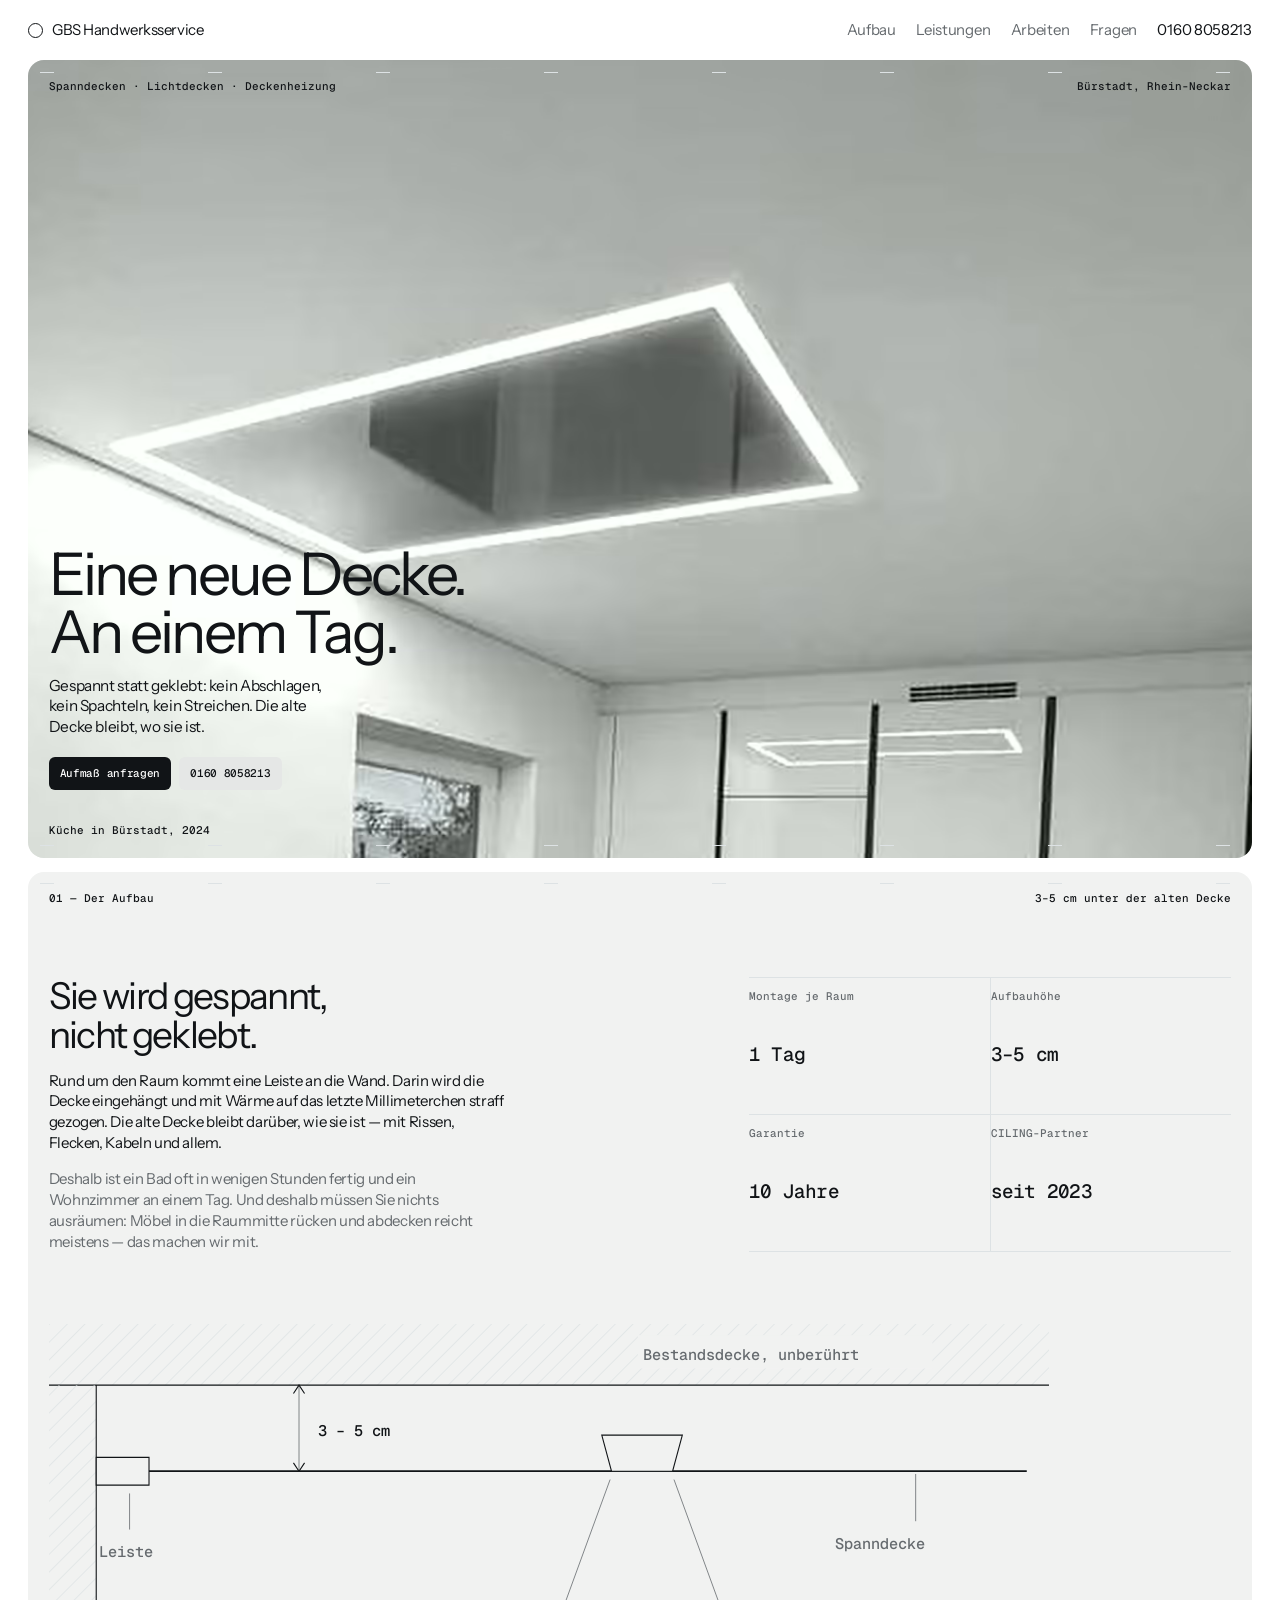
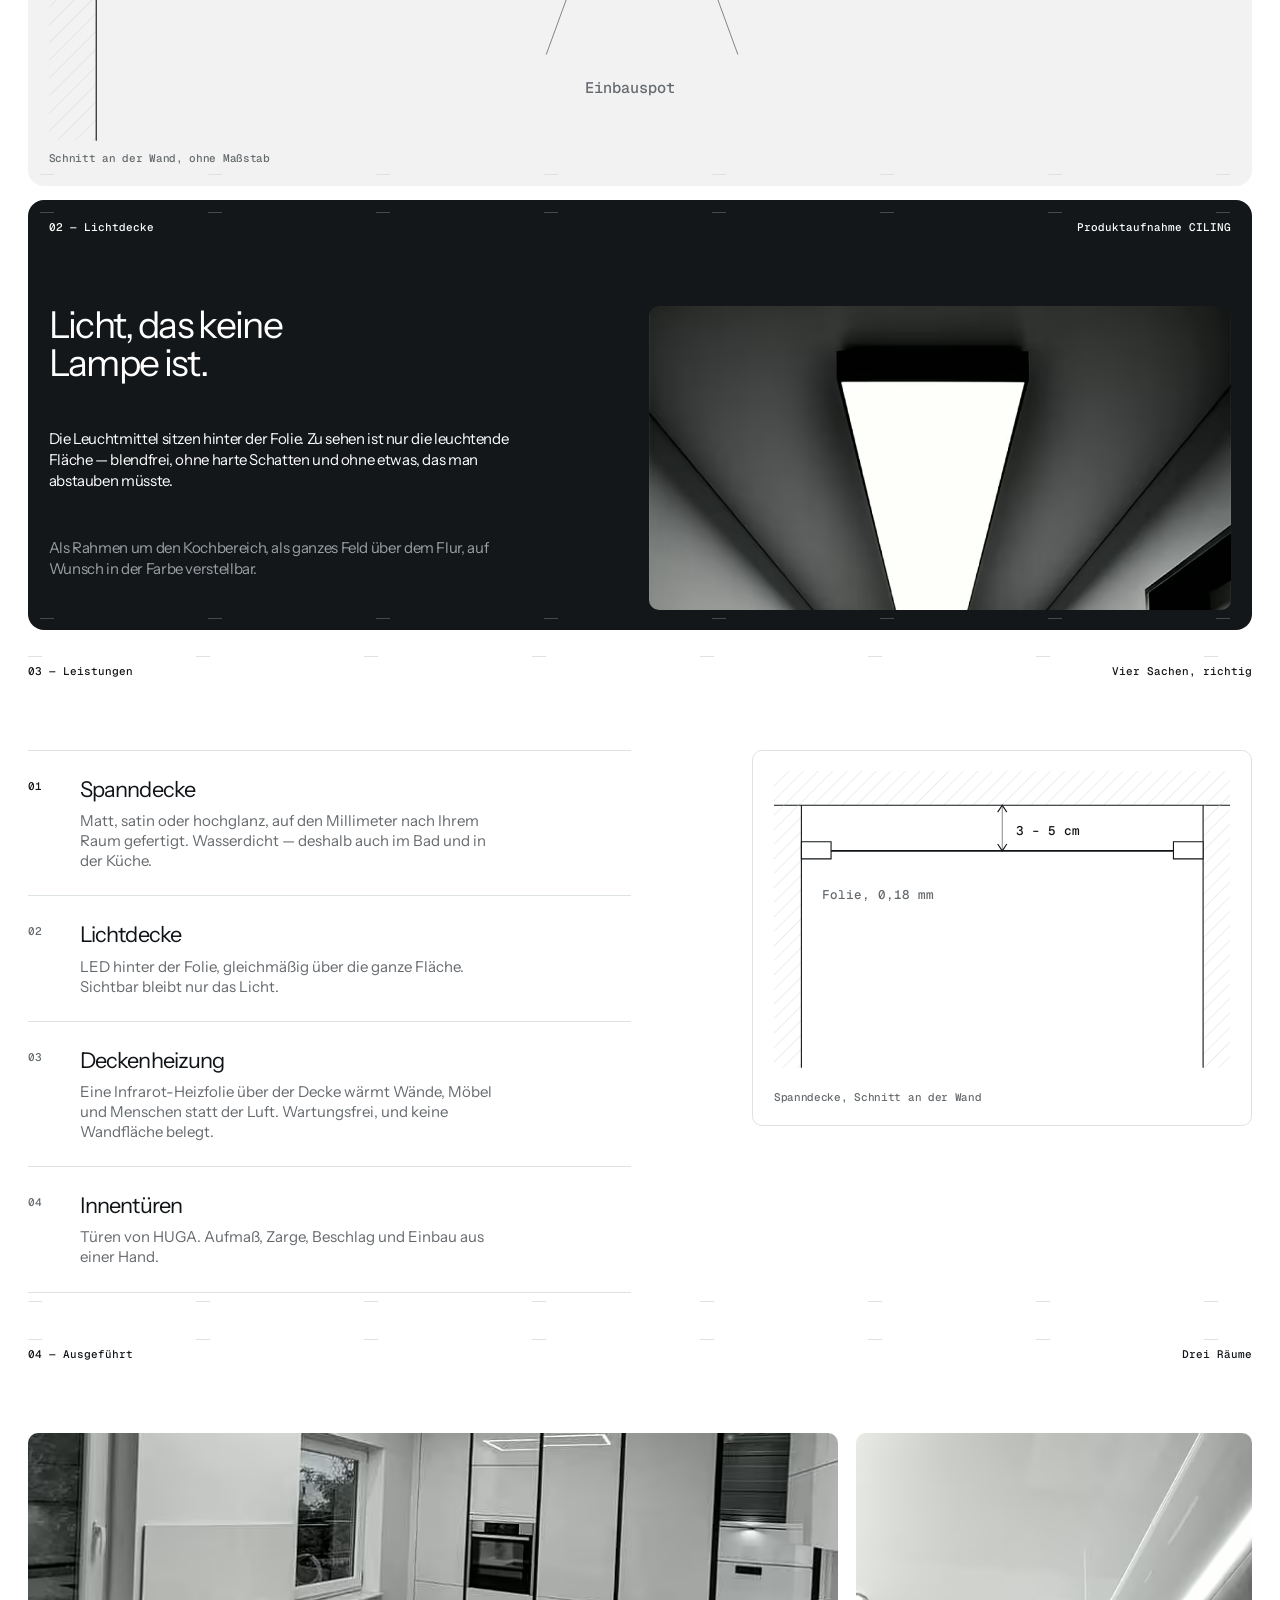
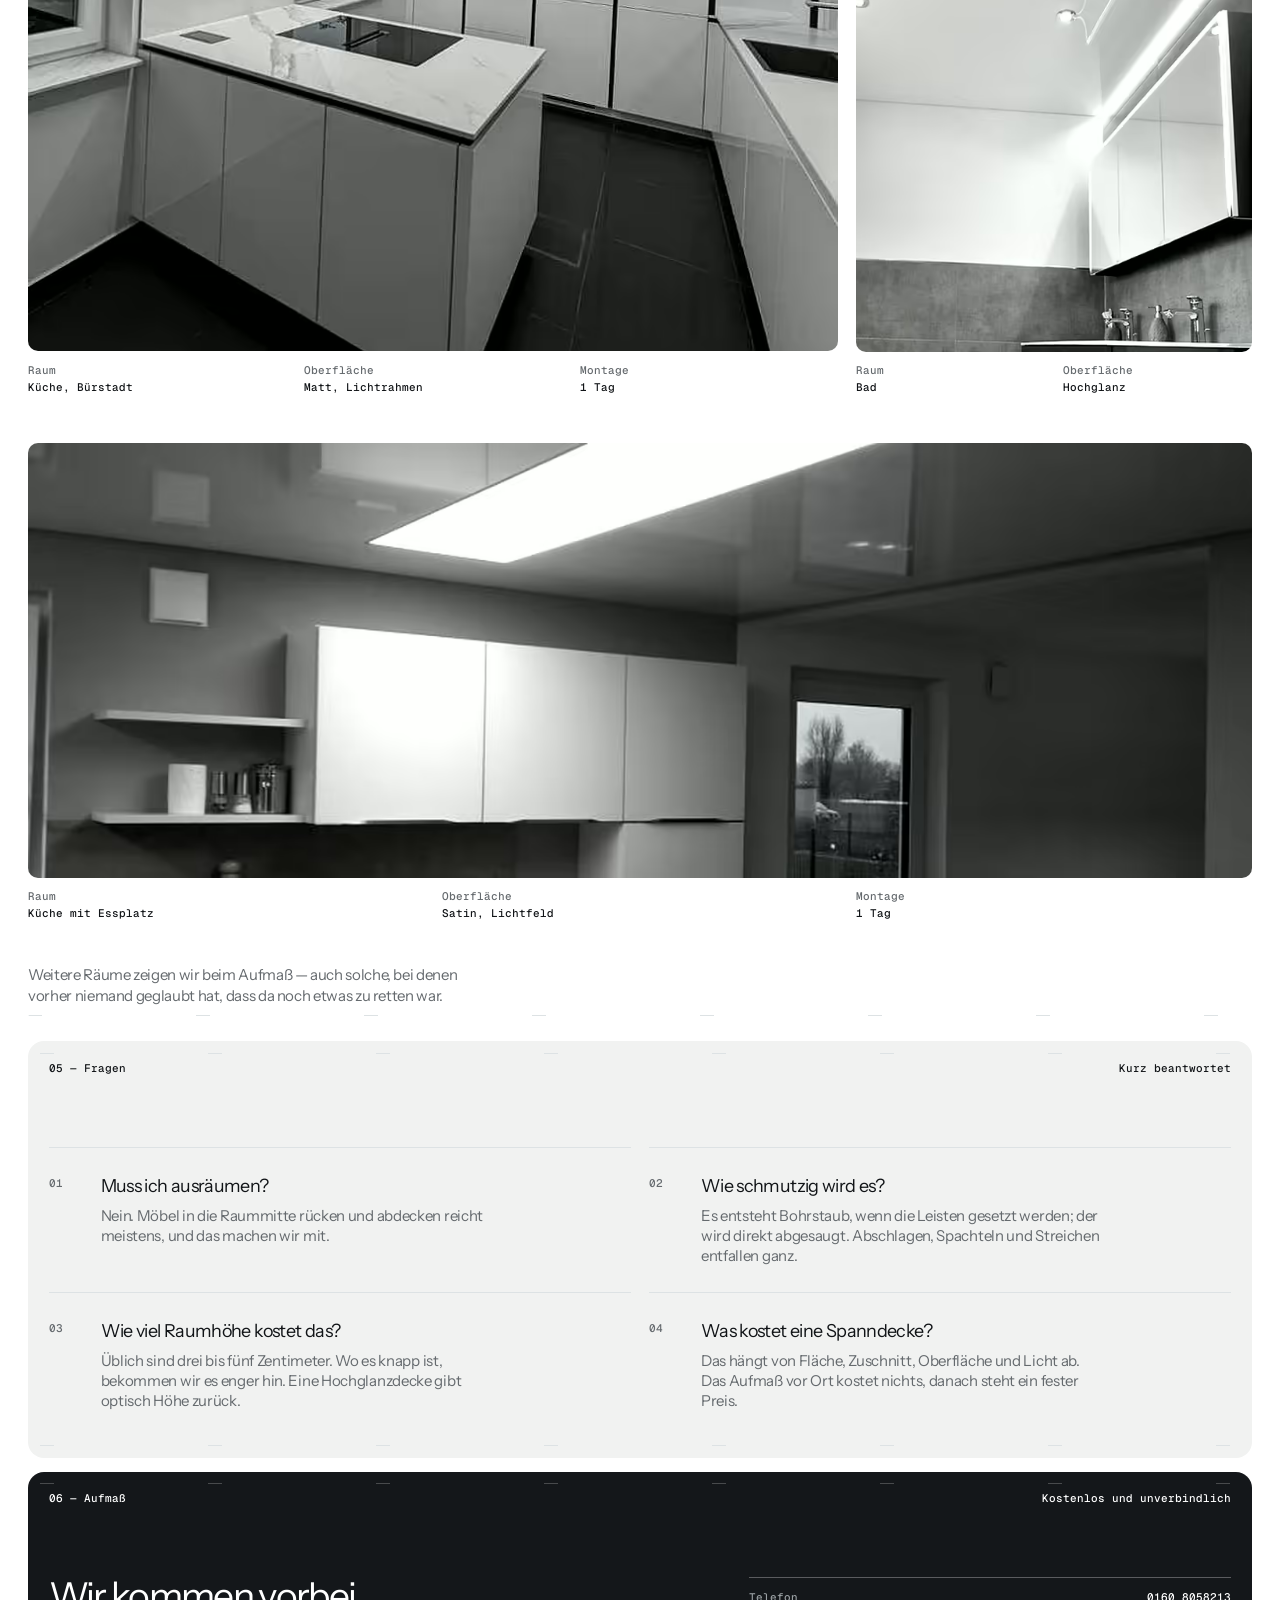
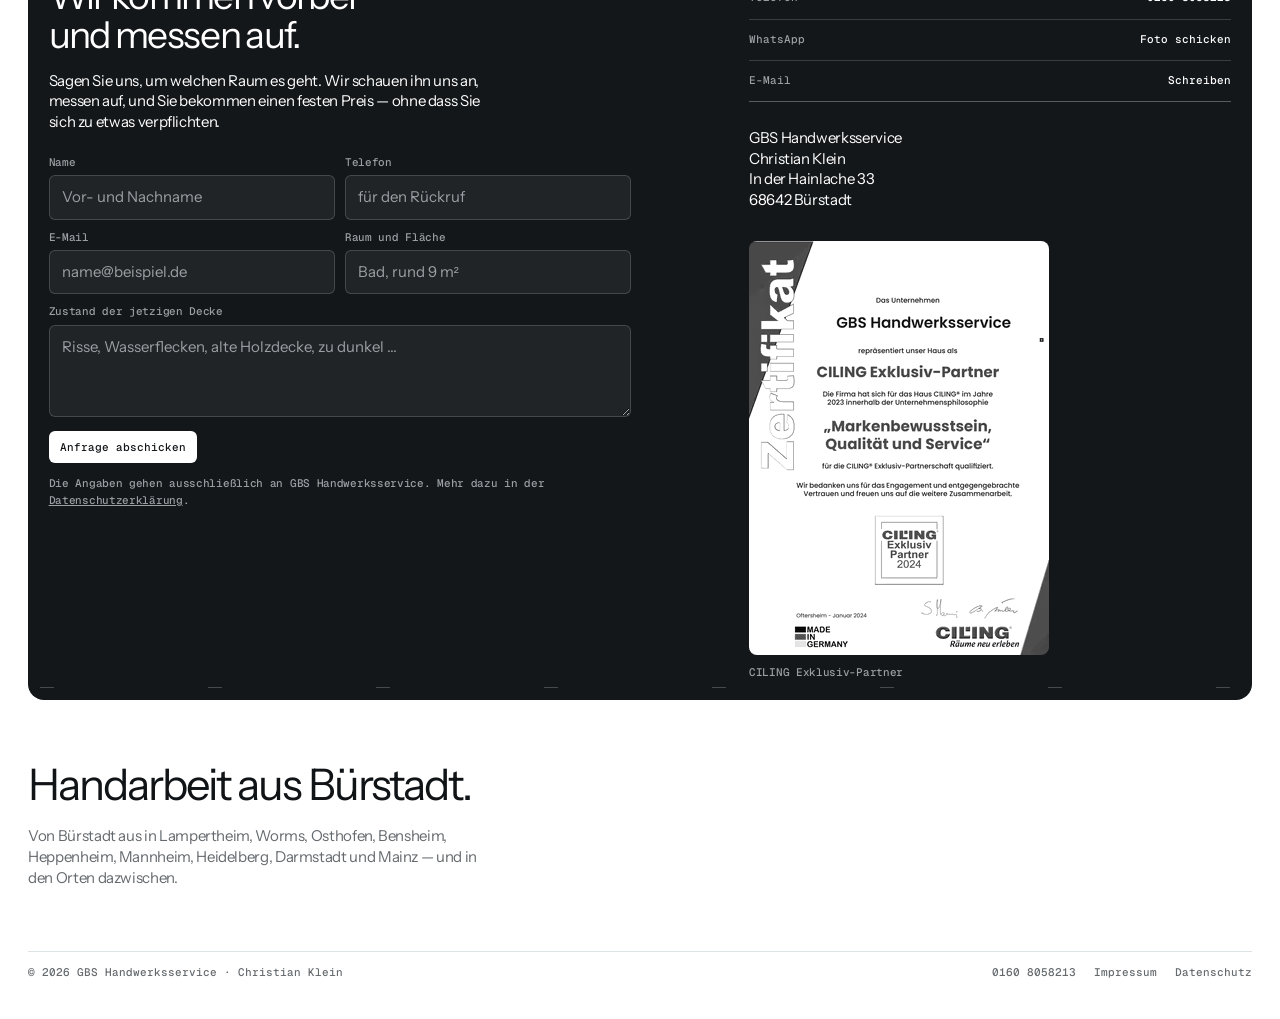
==== commit 4b1db8e9: "Seite neu aufgesetzt nach dem Vorbild genesis.ai Weißes Blatt, darauf Tafeln mit runden Ecken; in je" ====
--- a/index.html
+++ b/index.html
@@ -6,10 +6,10 @@
 <title>GBS Handwerksservice — Spanndecken, Lichtdecken und Deckenheizung in Bürstadt</title>
 <meta name="description" content="Spanndecken, Lichtdecken und Infrarot-Deckenheizung vom CILING Exklusiv-Partner in Bürstadt. Montage an einem Tag, 10 Jahre Garantie, kostenloses Aufmaß — im Raum Mannheim, Worms, Bensheim und Heidelberg.">
 <meta name="robots" content="noindex, nofollow">
-<meta name="theme-color" content="#e3d8c8">
+<meta name="theme-color" content="#ffffff">
 <link rel="icon" href="favicon.svg" type="image/svg+xml">
-<link rel="preload" href="assets/fonts/newsreader-latin.woff2" as="font" type="font/woff2" crossorigin>
 <link rel="preload" href="assets/fonts/instrument-sans-latin.woff2" as="font" type="font/woff2" crossorigin>
+<link rel="preload" href="assets/fonts/geist-mono-latin.woff2" as="font" type="font/woff2" crossorigin>
 <link rel="stylesheet" href="assets/css/gbs.css">
 <script>
 /* Blendet erst aus, wenn JavaScript wirklich läuft — und holt alles zurück,
@@ -23,66 +23,86 @@
 </head>
 <body>
 
-<nav class="leiste" data-fest="nein" aria-label="Seitenleiste">
-  <div class="gitter klein">
-    <a class="wortmarke" href="#">G<i></i>B<i></i>S</a>
-    <div><a class="weg" href="#aufbau">Aufbau</a>, <a class="weg" href="#arbeiten">Ausgeführt</a></div>
-    <div><a class="weg" href="#leistungen">Leistungen</a>, <a class="weg" href="#fragen">Fragen</a></div>
-    <div><a class="weg" href="tel:+491608058213">0160 8058213</a></div>
-  </div>
-</nav>
-
-<!-- ============================================== Erster Schirm ======== -->
-<header class="schirm">
-  <picture>
-    <source type="image/avif" srcset="assets/img/vollbild-1200.avif 1200w, assets/img/vollbild-1920.avif 1920w" sizes="100vw">
-    <img src="assets/img/vollbild-1920.jpg"
-         srcset="assets/img/vollbild-1200.jpg 1200w, assets/img/vollbild-1920.jpg 1920w"
-         sizes="100vw" width="1920" height="1022" fetchpriority="high"
-         alt="Weiße Spanndecke mit einem eingelassenen, leuchtenden Lichtrahmen">
+<!-- Muster für alle Zeichnungen, einmal für das ganze Blatt. -->
+<svg class="zeichnung versteckt" aria-hidden="true" focusable="false">
+  <defs>
+    <pattern id="schraffur" width="9" height="9" patternUnits="userSpaceOnUse"
+             patternTransform="rotate(45)">
+      <line class="schraffur" x1="0" y1="0" x2="0" y2="9"/>
+    </pattern>
+    <pattern id="heiz" width="13" height="22" patternUnits="userSpaceOnUse">
+      <line class="heizstrich" x1="6.5" y1="0" x2="6.5" y2="22"/>
+    </pattern>
+  </defs>
+</svg>
+
+<header class="kopf">
+  <div class="kopf-innen">
+    <a class="marke" href="#"><span class="marke-kreis" aria-hidden="true"></span>GBS Handwerksservice</a>
+    <nav class="kopf-wege" aria-label="Seite">
+      <a class="weg" href="#aufbau">Aufbau</a>
+      <a class="weg" href="#leistungen">Leistungen</a>
+      <a class="weg" href="#arbeiten">Arbeiten</a>
+      <a class="weg" href="#fragen">Fragen</a>
+      <a class="fern" href="tel:+491608058213">0160 8058213</a>
+    </nav>
+  </div>
+</header>
+
+<div class="blatt">
+
+<!-- ==================================================== Titeltafel ====== -->
+<section class="tafel titel">
+  <picture class="tafel-bild">
+    <source type="image/avif" srcset="assets/img/titel-1200.avif 1200w, assets/img/titel-1800.avif 1800w" sizes="100vw">
+    <img src="assets/img/titel-1800.jpg"
+         srcset="assets/img/titel-1200.jpg 1200w, assets/img/titel-1800.jpg 1800w"
+         sizes="100vw" width="1800" height="824" fetchpriority="high"
+         alt="Weiße Spanndecke in einer Küche mit einem eingelassenen, leuchtenden Lichtrahmen">
   </picture>
 
-  <div class="schirm-inhalt">
-
-    <div class="gitter wege klein">
-      <a class="wortmarke" href="#">G<i></i>B<i></i>S<span class="nur-breit">&nbsp;Handwerksservice</span></a>
-      <div><a class="weg" href="#aufbau">Aufbau</a>, <a class="weg" href="#arbeiten">Ausgeführt</a></div>
-      <div><a class="weg" href="#leistungen">Leistungen</a>, <a class="weg" href="#fragen">Fragen</a></div>
-      <div><a class="weg" href="tel:+491608058213">0160 8058213</a></div>
-    </div>
-
-    <div></div>
-
-    <div class="gitter schirm-fuss">
-      <p class="versprechen">Eine neue Decke — <em>an einem Tag.</em></p>
-      <div class="schirm-zeile klein">
-        <span>Bürstadt, Rhein-Neckar</span>
-        <span>Küche mit Lichtrahmen, ausgeführt</span>
-        <a class="weg" href="#kontakt">Aufmaß kostenlos →</a>
-      </div>
-    </div>
-
-  </div>
-</header>
+  <div class="zeile mono tafel-lage">
+    <span>Spanndecken · Lichtdecken · Deckenheizung</span>
+    <span>Bürstadt, Rhein-Neckar</span>
+  </div>
+
+  <div class="titel-text tafel-lage">
+    <h1>Eine neue Decke.<br>An einem Tag.</h1>
+    <p>Gespannt statt geklebt: kein Abschlagen, kein Spachteln, kein Streichen.
+       Die alte Decke bleibt, wo sie ist.</p>
+    <div class="knoepfe">
+      <a class="knopf knopf--voll" href="#kontakt">Aufmaß anfragen</a>
+      <a class="knopf" href="tel:+491608058213">0160 8058213</a>
+    </div>
+  </div>
+
+  <div class="zeile mono tafel-lage">
+    <span>Küche in Bürstadt, 2024</span>
+  </div>
+</section>
 
 <main>
 
-<!-- ==================================================== Der Aufbau ===== -->
-<section class="bahn" id="aufbau">
+<!-- ======================================================== Der Aufbau == -->
+<section class="tafel" id="aufbau">
+  <div class="zeile mono kopfzeile">
+    <span>01 — Der Aufbau</span>
+    <span>3–5 cm unter der alten Decke</span>
+  </div>
+
   <div class="gitter auf">
-    <p class="marginalie sp-marge">Der Aufbau</p>
-    <div class="sp-text">
-      <p>
-        Eine Spanndecke wird nicht auf die alte Decke geklebt, sondern ein paar
-        Zentimeter darunter gespannt. Es wird nichts abgeschlagen, gespachtelt
-        oder gestrichen.
-      </p>
-      <p class="nebentext">
-        Deshalb ist ein Bad oft in wenigen Stunden fertig und ein Wohnzimmer an
-        einem Tag. Und deshalb müssen Sie nichts ausräumen.
-      </p>
-    </div>
-    <ul class="werte sp-beiwerk">
+    <div class="aussage sp-text">
+      <h2 class="gross">Sie wird gespannt,<br>nicht geklebt.</h2>
+      <p class="lauf">Rund um den Raum kommt eine Leiste an die Wand. Darin wird die
+        Decke eingehängt und mit Wärme auf das letzte Millimeterchen straff
+        gezogen. Die alte Decke bleibt darüber, wie sie ist — mit Rissen,
+        Flecken, Kabeln und allem.</p>
+      <p class="lauf grau">Deshalb ist ein Bad oft in wenigen Stunden fertig und ein
+        Wohnzimmer an einem Tag. Und deshalb müssen Sie nichts ausräumen: Möbel in
+        die Raummitte rücken und abdecken reicht meistens — das machen wir mit.</p>
+    </div>
+
+    <ul class="spur mono sp-neben" style="grid-template-columns:repeat(2,minmax(0,1fr))">
       <li><span>Montage je Raum</span><b>1 Tag</b></li>
       <li><span>Aufbauhöhe</span><b>3–5 cm</b></li>
       <li><span>Garantie</span><b>10 Jahre</b></li>
@@ -90,120 +110,135 @@
     </ul>
   </div>
 
+  <figure class="auf" style="margin-top:clamp(46px,8vh,110px)">
+    <svg class="zeichnung zeichnung--gross" viewBox="0 0 720 300" role="img"
+         aria-label="Schnitt durch den Deckenaufbau: unter der alten Decke ist eine Leiste an der Wand befestigt, in die die Spanndecke eingehängt wird. Der Abstand beträgt drei bis fünf Zentimeter.">
+      <rect x="0" y="0" width="720" height="44" fill="url(#schraffur)"/>
+      <line class="l" x1="0" y1="44" x2="720" y2="44"/>
+      <rect x="0" y="44" width="34" height="256" fill="url(#schraffur)"/>
+      <line class="l" x1="34" y1="44" x2="34" y2="300"/>
+
+      <rect class="l fl-feld" x="34" y="96" width="38" height="20"/>
+      <line class="l2" x1="72" y1="106" x2="704" y2="106"/>
+
+      <line class="fein" x1="180" y1="44" x2="180" y2="106"/>
+      <path class="l" d="M176 50l4-6 4 6M176 100l4 6 4-6"/>
+      <text class="mass" x="194" y="81">3 – 5 cm</text>
+
+      <path class="l fl-feld" d="M398 80h58l-7 26h-44z"/>
+      <line class="fein" x1="404" y1="112" x2="358" y2="238"/>
+      <line class="fein" x1="450" y1="112" x2="496" y2="238"/>
+
+      <rect class="fl-feld feld-lang" x="424" y="8" width="212" height="24"/>
+      <text x="428" y="26">Bestandsdecke, unberührt</text>
+
+      <line class="fein" x1="58" y1="122" x2="58" y2="148"/>
+      <text x="36" y="168">Leiste</text>
+
+      <line class="fein" x1="624" y1="108" x2="624" y2="142"/>
+      <text x="566" y="162">Spanndecke</text>
+
+      <text x="386" y="266">Einbauspot</text>
+    </svg>
+    <figcaption>Schnitt an der Wand, ohne Maßstab</figcaption>
+  </figure>
+</section>
+
+<!-- =========================================================== Das Licht = -->
+<section class="tafel tafel--nacht" id="licht">
+  <div class="zeile mono kopfzeile">
+    <span>02 — Lichtdecke</span>
+    <span>Produktaufnahme CILING</span>
+  </div>
+
   <div class="gitter auf">
-    <figure class="sp-weit">
-      <svg class="zeichnung zeichnung--gross" viewBox="0 0 720 300" role="img"
-           aria-label="Schnitt durch den Deckenaufbau: unter der alten Decke ist eine Leiste an der Wand befestigt, in die die Spanndecke eingehängt wird. Der Abstand beträgt drei bis fünf Zentimeter.">
-        <defs>
-          <pattern id="schraffur" width="9" height="9" patternUnits="userSpaceOnUse"
-                   patternTransform="rotate(45)">
-            <line class="schraffur" x1="0" y1="0" x2="0" y2="9"/>
-          </pattern>
-          <pattern id="heiz" width="13" height="22" patternUnits="userSpaceOnUse">
-            <line class="heizstrich" x1="6.5" y1="0" x2="6.5" y2="22"/>
-          </pattern>
-        </defs>
-
-        <rect x="0" y="0" width="720" height="44" fill="url(#schraffur)"/>
-        <line class="l" x1="0" y1="44" x2="720" y2="44"/>
-        <rect x="0" y="44" width="34" height="256" fill="url(#schraffur)"/>
-        <line class="l" x1="34" y1="44" x2="34" y2="300"/>
-
-        <rect class="l fl-feld" x="34" y="96" width="38" height="20"/>
-        <line class="l2" x1="72" y1="106" x2="704" y2="106"/>
-
-        <line class="fein" x1="180" y1="44" x2="180" y2="106"/>
-        <path class="l" d="M176 50l4-6 4 6M176 100l4 6 4-6"/>
-        <text class="mass" x="194" y="81">3 – 5 cm</text>
-
-        <path class="l fl-feld" d="M398 80h58l-7 26h-44z"/>
-        <line class="fein" x1="404" y1="112" x2="358" y2="238"/>
-        <line class="fein" x1="450" y1="112" x2="496" y2="238"/>
-
-        <rect class="fl-feld" x="424" y="8" width="206" height="24"/>
-        <text x="428" y="26">Bestandsdecke, unberührt</text>
-
-        <line class="fein" x1="58" y1="122" x2="58" y2="148"/>
-        <text x="36" y="168">Leiste</text>
-
-        <line class="fein" x1="624" y1="108" x2="624" y2="142"/>
-        <text x="566" y="162">Spanndecke</text>
-
-        <text x="386" y="266">Einbauspot</text>
-      </svg>
-      <figcaption>Schnitt an der Wand, ohne Maßstab</figcaption>
-    </figure>
-  </div>
-</section>
-
-<!-- ===================================================== Ausgeführt ==== -->
-<section class="bahn" id="arbeiten">
-  <div class="gitter auf">
-    <p class="marginalie sp-marge">Ausgeführt</p>
-    <div class="sp-text">
-      <p>Zwei Räume aus der Nähe. Weitere zeigen wir beim Aufmaß.</p>
-    </div>
-  </div>
-
-  <div class="gitter auf">
-    <figure class="sp-bild-gr">
-      <picture>
-        <source type="image/avif" srcset="assets/img/decke-kueche-480.avif 480w, assets/img/decke-kueche-812.avif 812w" sizes="(max-width: 900px) calc(100vw - 64px), 60vw">
-        <img src="assets/img/decke-kueche-812.jpg"
-             srcset="assets/img/decke-kueche-480.jpg 480w, assets/img/decke-kueche-812.jpg 812w"
-             sizes="(max-width: 900px) calc(100vw - 64px), 60vw"
-             width="812" height="470" loading="lazy"
-             alt="Weiße Spanndecke in einer Küche mit eingelassenem, leuchtendem Lichtrahmen um den Dunstabzug">
+    <div class="aussage sp-links">
+      <h2 class="gross">Licht, das keine<br>Lampe ist.</h2>
+      <p class="lauf">Die Leuchtmittel sitzen hinter der Folie. Zu sehen ist nur die
+        leuchtende Fläche — blendfrei, ohne harte Schatten und ohne etwas, das man
+        abstauben müsste.</p>
+      <p class="lauf grau">Als Rahmen um den Kochbereich, als ganzes Feld über dem
+        Flur, auf Wunsch in der Farbe verstellbar.</p>
+    </div>
+
+    <div class="sp-rechts bildfeld">
+        <picture class="randlos">
+        <source type="image/avif" srcset="assets/img/licht-900.avif 900w, assets/img/licht-1400.avif 1400w" sizes="(max-width: 980px) 94vw, 48vw">
+        <img src="assets/img/licht-1400.jpg"
+             srcset="assets/img/licht-900.jpg 900w, assets/img/licht-1400.jpg 1400w"
+             sizes="(max-width: 980px) 94vw, 48vw"
+             width="1400" height="732" loading="lazy"
+             alt="Dunkler Flur mit einer großen, gleichmäßig leuchtenden Lichtdecke">
       </picture>
-      <figcaption>Küche · matt, Lichtrahmen mit LED</figcaption>
-    </figure>
-  </div>
-
-  <div class="gitter auf">
-    <figure class="sp-bild-kl">
-      <picture>
-        <source type="image/avif" srcset="assets/img/decke-bad-320.avif 320w, assets/img/decke-bad-442.avif 442w" sizes="(max-width: 900px) calc(68vw - 40px), 24vw">
-        <img src="assets/img/decke-bad-442.jpg"
-             srcset="assets/img/decke-bad-320.jpg 320w, assets/img/decke-bad-442.jpg 442w"
-             sizes="(max-width: 900px) calc(68vw - 40px), 24vw"
-             width="442" height="480" loading="lazy"
-             alt="Spiegelnde weiße Hochglanz-Spanndecke in einem Bad mit Einbauspots und einem LED-Streifen über dem Spiegelschrank">
-      </picture>
-      <figcaption>Bad · Hochglanz, Spots und Voute</figcaption>
-    </figure>
-  </div>
-</section>
-
-<!-- ===================================================== Leistungen ==== -->
-<section class="bahn" id="leistungen">
-  <div class="gitter auf">
-    <p class="marginalie sp-marge">Leistungen</p>
-
-    <ul class="leistungen sp-text">
-      <li>
-        <b>Spanndecke</b><br>
-        <span>Matt, satin oder hochglanz, auf den Millimeter nach Ihrem Raum
-        gefertigt. Wasserdicht, deshalb auch im Bad und in der Küche.</span>
-      </li>
-      <li>
-        <b>Lichtdecke</b><br>
-        <span>Die Leuchtmittel sitzen hinter der Folie. Sichtbar ist nur die
-        leuchtende Fläche, blendfrei und ohne eine Lampe, die man putzen müsste.</span>
-      </li>
-      <li>
-        <b>Deckenheizung</b><br>
-        <span>Eine Infrarot-Heizfolie über der Decke wärmt Wände, Möbel und
-        Menschen statt der Luft. Wartungsfrei, und keine Wandfläche belegt.</span>
-      </li>
-      <li>
-        <b>Innentüren</b><br>
-        <span>Türen von HUGA. Aufmaß, Zarge, Beschlag und Einbau aus einer Hand.</span>
-      </li>
-    </ul>
-
-    <div class="sp-beiwerk" style="display:grid;gap:clamp(26px,4vh,50px);align-content:start">
-      <figure>
-        <svg class="zeichnung zeichnung--klein" viewBox="0 0 400 260" role="img"
+    </div>
+  </div>
+</section>
+
+<!-- ========================================================= Leistungen == -->
+<section class="tafel tafel--weiss" id="leistungen">
+  <div class="zeile mono kopfzeile">
+    <span>03 — Leistungen</span>
+    <span>Vier Sachen, richtig</span>
+  </div>
+
+  <div class="leistungen auf">
+    <div class="liste" id="liste" role="tablist" aria-label="Leistungen">
+      <button class="posten" type="button" role="tab" id="w-1" aria-controls="b-1" aria-selected="true">
+        <span class="posten-num" aria-hidden="true">01</span>
+        <span>
+          <b>Spanndecke</b>
+          <p>Matt, satin oder hochglanz, auf den Millimeter nach Ihrem Raum
+             gefertigt. Wasserdicht — deshalb auch im Bad und in der Küche.</p>
+        </span>
+      </button>
+      <button class="posten" type="button" role="tab" id="w-2" aria-controls="b-2" aria-selected="false">
+        <span class="posten-num" aria-hidden="true">02</span>
+        <span>
+          <b>Lichtdecke</b>
+          <p>LED hinter der Folie, gleichmäßig über die ganze Fläche. Sichtbar
+             bleibt nur das Licht.</p>
+        </span>
+      </button>
+      <button class="posten" type="button" role="tab" id="w-3" aria-controls="b-3" aria-selected="false">
+        <span class="posten-num" aria-hidden="true">03</span>
+        <span>
+          <b>Deckenheizung</b>
+          <p>Eine Infrarot-Heizfolie über der Decke wärmt Wände, Möbel und
+             Menschen statt der Luft. Wartungsfrei, und keine Wandfläche belegt.</p>
+        </span>
+      </button>
+      <button class="posten" type="button" role="tab" id="w-4" aria-controls="b-4" aria-selected="false">
+        <span class="posten-num" aria-hidden="true">04</span>
+        <span>
+          <b>Innentüren</b>
+          <p>Türen von HUGA. Aufmaß, Zarge, Beschlag und Einbau aus einer Hand.</p>
+        </span>
+      </button>
+    </div>
+
+    <div class="schau" id="schau">
+      <figure class="schau-blatt" id="b-1" role="tabpanel" aria-labelledby="w-1">
+        <svg class="zeichnung" viewBox="0 0 400 260" role="img"
+             aria-label="Schnitt durch eine Spanndecke: die Folie hängt in einer Leiste an der Wand, ein paar Zentimeter unter der alten Decke.">
+          <rect x="0" y="0" width="400" height="30" fill="url(#schraffur)"/>
+          <line class="l" x1="0" y1="30" x2="400" y2="30"/>
+          <rect x="0" y="30" width="24" height="230" fill="url(#schraffur)"/>
+          <line class="l" x1="24" y1="30" x2="24" y2="260"/>
+          <rect x="376" y="30" width="24" height="230" fill="url(#schraffur)"/>
+          <line class="l" x1="376" y1="30" x2="376" y2="260"/>
+          <rect class="l fl-feld" x="24" y="62" width="26" height="15"/>
+          <rect class="l fl-feld" x="350" y="62" width="26" height="15"/>
+          <line class="l2" x1="50" y1="70" x2="350" y2="70"/>
+          <line class="fein" x1="200" y1="30" x2="200" y2="70"/>
+          <path class="l" d="M196 36l4-6 4 6M196 64l4 6 4-6"/>
+          <text class="mass" x="212" y="56">3 – 5 cm</text>
+          <text x="42" y="112">Folie, 0,18 mm</text>
+        </svg>
+        <figcaption>Spanndecke, Schnitt an der Wand</figcaption>
+      </figure>
+
+      <figure class="schau-blatt" id="b-2" role="tabpanel" aria-labelledby="w-2">
+        <svg class="zeichnung" viewBox="0 0 400 260" role="img"
              aria-label="Schnitt durch eine Lichtdecke: hinter der lichtdurchlässigen Folie sitzen LED-Module, deren Licht gleichmäßig nach unten austritt.">
           <rect x="0" y="0" width="400" height="30" fill="url(#schraffur)"/>
           <line class="l" x1="0" y1="30" x2="400" y2="30"/>
@@ -233,8 +268,8 @@
         <figcaption>Lichtdecke, Schnitt</figcaption>
       </figure>
 
-      <figure>
-        <svg class="zeichnung zeichnung--klein" viewBox="0 0 400 260" role="img"
+      <figure class="schau-blatt" id="b-3" role="tabpanel" aria-labelledby="w-3">
+        <svg class="zeichnung" viewBox="0 0 400 260" role="img"
              aria-label="Schnitt durch eine Deckenheizung: über der Spanndecke liegt eine Heizfolie, deren Strahlungswärme gleichmäßig nach unten abgegeben wird.">
           <rect x="0" y="0" width="400" height="30" fill="url(#schraffur)"/>
           <line class="l" x1="0" y1="30" x2="400" y2="30"/>
@@ -257,56 +292,161 @@
         </svg>
         <figcaption>Deckenheizung, Schnitt</figcaption>
       </figure>
-    </div>
-  </div>
-</section>
-
-<!-- ========================================================= Fragen ==== -->
-<section class="bahn" id="fragen">
-  <div class="gitter auf">
-    <p class="marginalie sp-marge">Fragen</p>
-    <div class="fragen sp-text">
+
+      <figure class="schau-blatt" id="b-4" role="tabpanel" aria-labelledby="w-4">
+        <svg class="zeichnung" viewBox="0 0 400 260" role="img"
+             aria-label="Grundriss einer Innentür: in der Wandöffnung sitzt die Zarge, das Türblatt schwingt im Viertelkreis auf.">
+          <rect x="0" y="96" width="96" height="40" fill="url(#schraffur)"/>
+          <line class="l" x1="0" y1="96" x2="96" y2="96"/>
+          <line class="l" x1="0" y1="136" x2="96" y2="136"/>
+          <line class="l" x1="96" y1="96" x2="96" y2="136"/>
+          <rect x="330" y="96" width="70" height="40" fill="url(#schraffur)"/>
+          <line class="l" x1="330" y1="96" x2="400" y2="96"/>
+          <line class="l" x1="330" y1="136" x2="400" y2="136"/>
+          <line class="l" x1="330" y1="96" x2="330" y2="136"/>
+
+          <rect class="l fl-feld" x="96" y="92" width="14" height="48"/>
+          <rect class="l fl-feld" x="316" y="92" width="14" height="48"/>
+
+          <path class="fein" d="M110 116a206 206 0 0 1 206 -0" />
+          <rect class="l2 fl-feld" x="106" y="114" width="8" height="142"
+                transform="rotate(-38 110 116)"/>
+
+          <line class="fein" x1="110" y1="80" x2="316" y2="80"/>
+          <path class="l" d="M116 76l-6 4 6 4M310 76l6 4-6 4"/>
+          <text class="mass" x="176" y="66">Rohbaumaß</text>
+
+          <text x="96" y="176">Zarge</text>
+          <text x="196" y="232">Türblatt</text>
+        </svg>
+        <figcaption>Innentür, Grundriss</figcaption>
+      </figure>
+    </div>
+  </div>
+</section>
+
+<!-- ========================================================== Ausgeführt = -->
+<section class="tafel tafel--weiss" id="arbeiten">
+  <div class="zeile mono kopfzeile">
+    <span>04 — Ausgeführt</span>
+    <span>Drei Räume</span>
+  </div>
+
+  <div class="paarung auf">
+    <figure class="werk" style="grid-column:1/9">
+      <div class="arbeit" style="aspect-ratio:1200/768">
+        <picture>
+          <source type="image/avif" srcset="assets/img/kueche-820.avif 820w, assets/img/kueche-1200.avif 1200w" sizes="(max-width: 980px) 94vw, 62vw">
+          <img src="assets/img/kueche-1200.jpg"
+               srcset="assets/img/kueche-820.jpg 820w, assets/img/kueche-1200.jpg 1200w"
+               sizes="(max-width: 980px) 94vw, 62vw"
+               width="1200" height="768" loading="lazy"
+               alt="Küche mit weißer Spanndecke, Kücheninsel und einem leuchtenden Lichtrahmen in der Decke">
+        </picture>
+      </div>
+      <div class="arbeit-daten mono">
+        <div><span>Raum</span>Küche, Bürstadt</div>
+        <div><span>Oberfläche</span>Matt, Lichtrahmen</div>
+        <div><span>Montage</span>1 Tag</div>
+      </div>
+    </figure>
+
+    <figure class="werk" style="grid-column:9/13">
+      <div class="arbeit" style="aspect-ratio:452/593">
+        <picture>
+          <source type="image/avif" srcset="assets/img/bad-640.avif 640w, assets/img/bad-900.avif 900w" sizes="(max-width: 980px) 94vw, 30vw">
+          <img src="assets/img/bad-900.jpg"
+               srcset="assets/img/bad-640.jpg 640w, assets/img/bad-900.jpg 900w"
+               sizes="(max-width: 980px) 94vw, 30vw"
+               width="900" height="934" loading="lazy"
+               alt="Bad mit spiegelnder Hochglanz-Spanndecke, Einbauspot und einem LED-Streifen über dem Spiegelschrank">
+        </picture>
+      </div>
+      <div class="arbeit-daten mono" style="grid-template-columns:repeat(2,minmax(0,1fr))">
+        <div><span>Raum</span>Bad</div>
+        <div><span>Oberfläche</span>Hochglanz</div>
+      </div>
+    </figure>
+
+    <figure class="werk" style="grid-column:1/13">
+      <div class="arbeit" style="aspect-ratio:1400/498">
+        <picture>
+          <source type="image/avif" srcset="assets/img/holz-900.avif 900w, assets/img/holz-1400.avif 1400w" sizes="(max-width: 980px) 94vw, 92vw">
+          <img src="assets/img/holz-1400.jpg"
+               srcset="assets/img/holz-900.jpg 900w, assets/img/holz-1400.jpg 1400w"
+               sizes="(max-width: 980px) 94vw, 92vw"
+               width="1400" height="498" loading="lazy"
+               alt="Küche mit Holzarbeitsplatte und einem großen, leuchtenden Deckenfeld in der weißen Spanndecke">
+        </picture>
+      </div>
+      <div class="arbeit-daten mono">
+        <div><span>Raum</span>Küche mit Essplatz</div>
+        <div><span>Oberfläche</span>Satin, Lichtfeld</div>
+        <div><span>Montage</span>1 Tag</div>
+      </div>
+    </figure>
+  </div>
+
+  <p class="lauf grau fusszeile">Weitere Räume zeigen wir beim Aufmaß — auch solche,
+    bei denen vorher niemand geglaubt hat, dass da noch etwas zu retten war.</p>
+</section>
+
+<!-- ============================================================== Fragen = -->
+<section class="tafel" id="fragen">
+  <div class="zeile mono kopfzeile">
+    <span>05 — Fragen</span>
+    <span>Kurz beantwortet</span>
+  </div>
+
+  <div class="fragen auf">
+    <div class="frage">
+      <span class="frage-num mono" aria-hidden="true">01</span>
       <div>
         <h3>Muss ich ausräumen?</h3>
         <p>Nein. Möbel in die Raummitte rücken und abdecken reicht meistens, und
-        das machen wir mit.</p>
-      </div>
+           das machen wir mit.</p>
+      </div>
+    </div>
+    <div class="frage">
+      <span class="frage-num mono" aria-hidden="true">02</span>
       <div>
         <h3>Wie schmutzig wird es?</h3>
         <p>Es entsteht Bohrstaub, wenn die Leisten gesetzt werden; der wird direkt
-        abgesaugt. Abschlagen, Spachteln und Streichen entfallen ganz.</p>
-      </div>
+           abgesaugt. Abschlagen, Spachteln und Streichen entfallen ganz.</p>
+      </div>
+    </div>
+    <div class="frage">
+      <span class="frage-num mono" aria-hidden="true">03</span>
       <div>
         <h3>Wie viel Raumhöhe kostet das?</h3>
         <p>Üblich sind drei bis fünf Zentimeter. Wo es knapp ist, bekommen wir es
-        enger hin. Eine Hochglanzdecke gibt optisch Höhe zurück.</p>
-      </div>
+           enger hin. Eine Hochglanzdecke gibt optisch Höhe zurück.</p>
+      </div>
+    </div>
+    <div class="frage">
+      <span class="frage-num mono" aria-hidden="true">04</span>
       <div>
         <h3>Was kostet eine Spanndecke?</h3>
         <p>Das hängt von Fläche, Zuschnitt, Oberfläche und Licht ab. Das Aufmaß
-        vor Ort kostet nichts, danach steht ein fester Preis.</p>
-      </div>
-    </div>
-  </div>
-</section>
-
-<!-- ======================================================== Kontakt ==== -->
-<section class="bahn" id="kontakt">
+           vor Ort kostet nichts, danach steht ein fester Preis.</p>
+      </div>
+    </div>
+  </div>
+</section>
+
+<!-- ============================================================= Kontakt = -->
+<section class="tafel tafel--nacht" id="kontakt">
+  <div class="zeile mono kopfzeile">
+    <span>06 — Aufmaß</span>
+    <span>Kostenlos und unverbindlich</span>
+  </div>
+
   <div class="gitter auf">
-    <p class="marginalie sp-marge">Aufmaß</p>
-
     <div class="sp-text">
-      <p>
-        Sagen Sie uns, um welchen Raum es geht. Wir schauen ihn uns an, messen auf
-        und Sie bekommen einen festen Preis — ohne dass Sie sich zu etwas
-        verpflichten.
-      </p>
-
-      <ul class="wege-kontakt">
-        <li><span>Telefon</span><a href="tel:+491608058213">0160 8058213</a></li>
-        <li><span>WhatsApp</span><a href="https://wa.me/491608058213" rel="noopener">Foto schicken</a></li>
-        <li><span>E-Mail</span><a href="mailto:christian-klein@gbs-handwerksservice.de">christian-klein@gbs-handwerksservice.de</a></li>
-      </ul>
+      <h2 class="gross">Wir kommen vorbei<br>und messen auf.</h2>
+      <p class="lauf" style="margin-top:16px">Sagen Sie uns, um welchen Raum es geht.
+        Wir schauen ihn uns an, messen auf, und Sie bekommen einen festen Preis —
+        ohne dass Sie sich zu etwas verpflichten.</p>
 
       <form class="bogen" id="anfrage">
         <div class="paar">
@@ -333,7 +473,7 @@
           <span>Zustand der jetzigen Decke</span>
           <textarea name="nachricht" placeholder="Risse, Wasserflecken, alte Holzdecke, zu dunkel …"></textarea>
         </label>
-        <button class="senden" type="submit">Anfrage abschicken</button>
+        <button class="knopf knopf--voll senden" type="submit">Anfrage abschicken</button>
         <p class="bogen-fuss">
           Die Angaben gehen ausschließlich an GBS Handwerksservice. Mehr dazu in der
           <a href="datenschutz.html">Datenschutzerklärung</a>.
@@ -341,32 +481,33 @@
 
         <div class="rueckmeldung" id="rueckmeldung" hidden>
           <p><b>Fast geschafft.</b> Ihr E-Mail-Programm wurde mit der fertigen
-          Anfrage geöffnet — dort nur noch auf Senden drücken. Falls sich nichts
-          getan hat, kopieren Sie den Text und schicken ihn an
-          christian-klein@gbs-handwerksservice.de oder rufen Sie an.</p>
+             Anfrage geöffnet — dort nur noch auf Senden drücken. Falls sich nichts
+             getan hat, kopieren Sie den Text und schicken ihn an
+             christian-klein@gbs-handwerksservice.de oder rufen Sie an.</p>
           <textarea id="entwurf" readonly aria-label="Ihre Anfrage als Text"></textarea>
-          <button type="button" id="kopieren">Text kopieren</button>
+          <button class="knopf" type="button" id="kopieren">Text kopieren</button>
         </div>
       </form>
     </div>
 
-    <div class="sp-beiwerk">
-      <address class="anschrift">
+    <div class="sp-neben">
+      <ul class="kontaktwege mono">
+        <li><span>Telefon</span><a href="tel:+491608058213">0160 8058213</a></li>
+        <li><span>WhatsApp</span><a href="https://wa.me/491608058213" rel="noopener">Foto schicken</a></li>
+        <li><span>E-Mail</span><a href="mailto:christian-klein@gbs-handwerksservice.de">Schreiben</a></li>
+      </ul>
+
+      <address class="lauf" style="margin-top:26px">
         GBS Handwerksservice<br>
         Christian Klein<br>
         In der Hainlache 33<br>
         68642 Bürstadt
       </address>
 
-      <p class="gebiet">
-        Von Bürstadt aus in Lampertheim, Worms, Osthofen, Bensheim, Heppenheim,
-        Mannheim, Heidelberg, Darmstadt und Mainz — und in den Orten dazwischen.
-      </p>
-
-      <figure style="margin-top:clamp(30px,5vh,56px)">
+      <figure style="margin-top:30px">
         <picture>
           <source type="image/avif" srcset="assets/img/zertifikat-300.avif">
-          <img src="assets/img/zertifikat-300.jpg" width="300" height="413" loading="lazy"
+          <img class="urkunde" src="assets/img/zertifikat-300.jpg" width="300" height="414" loading="lazy"
                alt="Zertifikat: GBS Handwerksservice ist CILING Exklusiv-Partner, ausgestellt im Januar 2024">
         </picture>
         <figcaption>CILING Exklusiv-Partner</figcaption>
@@ -377,15 +518,23 @@
 
 </main>
 
-<footer class="fuss klein">
-  <div class="gitter">
-    <span class="links">© 2026 GBS Handwerksservice · Christian Klein</span>
-    <span class="rechts">
-      <a class="weg" href="impressum.html">Impressum</a>
-      <a class="weg" href="datenschutz.html">Datenschutz</a>
+<footer class="fuss">
+  <p class="fuss-gross">Handarbeit aus&nbsp;Bürstadt.</p>
+  <p class="lauf grau" style="margin-top:20px">Von Bürstadt aus in Lampertheim, Worms,
+    Osthofen, Bensheim, Heppenheim, Mannheim, Heidelberg, Darmstadt und Mainz —
+    und in den Orten dazwischen.</p>
+
+  <div class="fuss-zeile mono">
+    <span>© 2026 GBS Handwerksservice · Christian Klein</span>
+    <span class="fuss-wege">
+      <a href="tel:+491608058213">0160 8058213</a>
+      <a href="impressum.html">Impressum</a>
+      <a href="datenschutz.html">Datenschutz</a>
     </span>
   </div>
 </footer>
+
+</div><!-- /blatt -->
 
 <script type="application/ld+json">
 {
--- a/assets/css/gbs.css
+++ b/assets/css/gbs.css
@@ -1,30 +1,14 @@
 @charset "utf-8";
 /* ==========================================================================
    GBS Handwerksservice
-   Sprache nach dem Vorbild von studiograpa.com: ein durchgehendes warmes
-   Farbfeld, winzige Navigation, Lauftext in großer Serifenschrift.
-
-   Alles steht auf EINEM Zwölferraster — Navigation, Text, Bilder,
-   Zeichnungen und Formular teilen sich dieselben senkrechten Linien.
+   Sprache nach dem Vorbild von genesis.ai: weißes Blatt, darauf große
+   Tafeln mit runden Ecken; in jeder Tafelecke winzige Maschinenschrift und
+   feine Striche wie auf einem Messgerät. Die Bilder sind fast entfärbt.
+
+   Alles steht auf EINEM Zwölferraster.
    ========================================================================== */
 
 /* ------------------------------------------------------------ Schriften -- */
-@font-face {
-  font-family: "Newsreader";
-  font-style: normal; font-weight: 400; font-display: swap;
-  src: url("../fonts/newsreader-latin.woff2") format("woff2");
-  unicode-range: U+0000-00FF, U+0131, U+0152-0153, U+02BB-02BC, U+02C6, U+02DA,
-    U+02DC, U+0304, U+0308, U+0329, U+2000-206F, U+20AC, U+2122, U+2191, U+2193,
-    U+2212, U+2215, U+FEFF, U+FFFD;
-}
-@font-face {
-  font-family: "Newsreader";
-  font-style: italic; font-weight: 400; font-display: swap;
-  src: url("../fonts/newsreader-kursiv-latin.woff2") format("woff2");
-  unicode-range: U+0000-00FF, U+0131, U+0152-0153, U+02BB-02BC, U+02C6, U+02DA,
-    U+02DC, U+0304, U+0308, U+0329, U+2000-206F, U+20AC, U+2122, U+2191, U+2193,
-    U+2212, U+2215, U+FEFF, U+FFFD;
-}
 @font-face {
   font-family: "Instrument Sans";
   font-style: normal; font-weight: 400 700; font-display: swap;
@@ -41,341 +25,507 @@
     U+0304, U+0308, U+0329, U+1D00-1DBF, U+1E00-1E9F, U+1EF2-1EFF, U+2020,
     U+20A0-20AB, U+20AD-20C0, U+2113, U+2C60-2C7F, U+A720-A7FF;
 }
+@font-face {
+  font-family: "Geist Mono";
+  font-style: normal; font-weight: 500; font-display: swap;
+  src: url("../fonts/geist-mono-latin.woff2") format("woff2");
+  unicode-range: U+0000-00FF, U+0131, U+0152-0153, U+02BB-02BC, U+02C6, U+02DA,
+    U+02DC, U+0304, U+0308, U+0329, U+2000-206F, U+20AC, U+2122, U+2191, U+2193,
+    U+2212, U+2215, U+FEFF, U+FFFD;
+}
 
 /* --------------------------------------------------------------- Farben -- */
 :root {
-  --feld:    #e3d8c8;
-  --tusche:  #14120f;   /* 13,2:1 auf dem Feld */
-  --grau:    #5a5346;   /* 5,4:1 */
-  --grau-2:  #7a7161;   /* nur große Schrift und Marken, 3,3:1 */
-  --linie:   #c6b9a4;
-  --violett: #511972;
-
-  --serif: "Newsreader", "Times New Roman", Times, serif;
-  --sans:  "Instrument Sans", "Helvetica Neue", Arial, sans-serif;
-
-  --rand:   32px;
-  --breite: 1400px;
-  --spalt:  clamp(16px, 1.8vw, 30px);   /* Spaltenabstand im Raster */
-  --luft:   clamp(110px, 16vh, 210px);  /* Abstand zwischen den Bahnen */
-}
-@media (max-width: 760px) { :root { --rand: 20px; } }
-
-/* ---------------------------------------------------------- Grundlagen -- */
+  --papier:  #ffffff;
+  --feld:    #f1f2f1;   /* Tafel auf dem Blatt */
+  --feld-2:  #e5e7e6;   /* Knöpfe, Marken */
+  --tinte:   #111417;   /* 18,6:1 auf Weiß */
+  --grau:    #656a6e;   /* 5,4:1 auf Weiß, 4,9:1 auf der Tafel */
+  --linie:   #dde2e4;
+  --nacht:   #14171a;   /* dunkle Tafel */
+  --nacht-2: #23282c;
+  --hellgrau:#9aa0a3;   /* nur auf der dunklen Tafel, 6,8:1 */
+
+  --strich:  var(--linie);          /* Farbe der Messstriche */
+  --tafel-grund: var(--feld);
+
+  --sans: "Instrument Sans", "Helvetica Neue", Arial, sans-serif;
+  --mono: "Geist Mono", ui-monospace, SFMono-Regular, Consolas, monospace;
+
+  --rand:  clamp(8px, 2.2vw, 30px);    /* Blattrand */
+  --pad:   clamp(15px, 1.6vw, 22px);   /* Tafelrand innen */
+  --tick:  clamp(8px, 0.9vw, 12px);    /* Abstand der Messstriche zum Rand */
+  --spalt: clamp(12px, 1.4vw, 22px);   /* Spaltenabstand im Raster */
+  --r:     16px;
+  --luft:  clamp(10px, 1.1vw, 14px);   /* Abstand zwischen den Tafeln */
+  --kopfhoch: 60px;
+}
+
+/* ----------------------------------------------------------- Grundlagen -- */
 *, *::before, *::after { box-sizing: border-box; }
 
-html { scroll-behavior: smooth; }
-@media (prefers-reduced-motion: reduce) {
-  html { scroll-behavior: auto; }
-  *, *::before, *::after {
-    animation-duration: .001ms !important; transition-duration: .001ms !important;
-  }
-}
+html { -webkit-text-size-adjust: 100%; scroll-behavior: smooth; }
+@media (prefers-reduced-motion: reduce) { html { scroll-behavior: auto; } }
 
 body {
   margin: 0;
-  background: var(--feld);
-  color: var(--tusche);
-  font-family: var(--serif);
-  font-size: clamp(20px, 1.75vw, 26px);
-  line-height: 1.36;
+  background: var(--papier);
+  color: var(--tinte);
+  font-family: var(--sans);
+  font-size: 15px;
+  line-height: 1.34;
+  letter-spacing: -0.02em;
+  font-synthesis-weight: none;
   -webkit-font-smoothing: antialiased;
-  overflow-x: hidden;
-}
-
-p { margin: 0 0 .8em; }
-p:last-child { margin-bottom: 0; }
-img { max-width: 100%; height: auto; display: block; }
-picture { display: block; }
+}
+
+img, svg, picture { display: block; max-width: 100%; }
 a { color: inherit; }
-h1, h2, h3 { margin: 0; font-weight: 400; font-size: inherit; line-height: inherit; }
-em { font-style: italic; }
-
-.nur-fuer-screenreader {
-  position: absolute; width: 1px; height: 1px; padding: 0; margin: -1px;
-  overflow: hidden; clip-path: inset(50%); white-space: nowrap;
-}
-:where(a, button, input, textarea, [tabindex]):focus-visible {
-  outline: 2px solid var(--violett); outline-offset: 4px;
-}
-
-/* ------------------------------------------------------------ Kleinzeug -- */
-.klein {
-  font-family: var(--sans);
-  font-size: 12.5px; font-weight: 500; line-height: 1.5;
-  letter-spacing: .11em; text-transform: uppercase;
-}
-.klein a, a.weg { text-decoration: none; }
-
-/* Links tragen keinen Unterstrich — erst beim Zeigen */
-a.weg {
-  border-bottom: 1px solid transparent; padding-bottom: 2px;
-  transition: border-color .2s ease;
-}
-a.weg:hover { border-bottom-color: currentColor; }
-
-.wortmarke {
-  display: inline-flex; align-items: center; gap: 4px;
-  font-family: var(--sans); font-weight: 600; font-size: 12.5px;
-  letter-spacing: .14em; text-transform: uppercase; text-decoration: none;
-  white-space: nowrap;
-}
-.wortmarke i { width: 4px; height: 4px; background: currentColor; display: block; }
-
-/* ============================================================== Raster == */
+
+h1, h2, h3, p, ul, ol, figure, blockquote { margin: 0; }
+ul { padding: 0; list-style: none; }
+
+:focus-visible {
+  outline: 2px solid var(--tinte);
+  outline-offset: 3px;
+  border-radius: 3px;
+}
+
+.versteckt {
+  position: absolute; width: 1px; height: 1px; overflow: hidden;
+  clip-path: inset(50%); white-space: nowrap;
+}
+
+/* ------------------------------------------------------------- Schriften-- */
+/* Maschinenschrift: alle winzigen Angaben, Marken, Zahlen, Knöpfe. */
+.mono {
+  font-family: var(--mono);
+  font-size: 11px;
+  font-weight: 500;
+  line-height: 1.2;
+  letter-spacing: 0;
+}
+
+.gross {                       /* die Aussage einer Tafel */
+  font-size: clamp(26px, 2.9vw, 40px);
+  font-weight: 400;
+  line-height: 1.04;
+  letter-spacing: -0.045em;
+  text-wrap: balance;
+}
+
+.lauf {                        /* Fließtext unter einer Aussage */
+  font-size: clamp(15px, 1.15vw, 17px);
+  line-height: 1.38;
+  letter-spacing: -0.024em;
+  max-width: 46ch;
+}
+
+.grau { color: var(--grau); }
+
+/* ---------------------------------------------------------------- Blatt -- */
+.blatt {
+  max-width: 1840px;
+  margin-inline: auto;
+  padding-inline: var(--rand);
+  padding-bottom: var(--rand);
+}
+
+/* ---------------------------------------------------------------- Tafel -- */
+.tafel {
+  position: relative;
+  isolation: isolate;
+  border-radius: var(--r);
+  background: var(--tafel-grund);
+  padding: var(--pad);
+  margin-bottom: var(--luft);
+  overflow: hidden;
+}
+.tafel:last-child { margin-bottom: 0; }
+
+/* Messstriche oben und unten, wie die Skala eines Geräts. */
+.tafel::before,
+.tafel::after {
+  content: "";
+  position: absolute;
+  left: var(--tick); right: var(--tick);
+  height: 1px;
+  z-index: 3;
+  pointer-events: none;
+  background-image: repeating-linear-gradient(
+    to right, var(--strich) 0 14px, transparent 14px 168px);
+}
+.tafel::before { top: var(--tick); }
+.tafel::after  { bottom: var(--tick); }
+
+.tafel--weiss { --tafel-grund: var(--papier); padding-inline: 0; }
+.tafel--weiss::before, .tafel--weiss::after { left: 0; right: 0; }
+
+.tafel--nacht {
+  --tafel-grund: var(--nacht);
+  --strich: rgba(255, 255, 255, 0.22);
+  --linie:  rgba(255, 255, 255, 0.16);
+  --grau:   var(--hellgrau);
+  --feld-2: rgba(255, 255, 255, 0.10);
+  color: #fff;
+}
+
+/* Bild, das die ganze Tafel füllt. */
+.tafel-bild {
+  position: absolute; inset: 0; z-index: 0;
+}
+.tafel-bild img { width: 100%; height: 100%; object-fit: cover; }
+
+.tafel-lage { position: relative; z-index: 2; }
+
+/* Beschriftungszeile in einer Tafelecke: links Sache, rechts Wert. */
+.zeile {
+  display: flex;
+  justify-content: space-between;
+  gap: var(--spalt);
+  align-items: baseline;
+}
+.zeile > :last-child { text-align: right; }
+
+/* ---------------------------------------------------------------- Kopf --- */
+.kopf {
+  position: sticky; top: 0; z-index: 40;
+  background: var(--papier);
+  padding: 0 var(--rand);
+  max-width: 1840px;
+  margin-inline: auto;
+}
+.kopf-innen {
+  height: var(--kopfhoch);
+  display: flex; align-items: center; justify-content: space-between;
+  gap: var(--spalt);
+}
+.marke {
+  display: inline-flex; align-items: center; gap: 9px;
+  font-size: 15px; letter-spacing: -0.03em;
+  text-decoration: none;
+}
+.marke-kreis {
+  width: 15px; height: 15px; border-radius: 50%;
+  border: 1.5px solid var(--tinte);
+  flex: none;
+}
+.kopf-wege { display: flex; align-items: center; gap: clamp(14px, 1.6vw, 26px); }
+.kopf-wege a { color: var(--grau); text-decoration: none; }
+.kopf-wege a:hover { color: var(--tinte); }
+.kopf-wege .fern { color: var(--tinte); }
+
+/* Knöpfe ---------------------------------------------------------------- */
+.knopf {
+  display: inline-flex; align-items: center; gap: 8px;
+  padding: 9px 11px;
+  border: 0; border-radius: 6px;
+  background: var(--feld-2);
+  color: var(--tinte);
+  font-family: var(--mono); font-size: 11px; font-weight: 500;
+  text-decoration: none;
+  cursor: pointer;
+  transition: background 0.18s ease, color 0.18s ease;
+}
+.knopf:hover { background: var(--tinte); color: var(--papier); }
+.knopf--voll { background: var(--tinte); color: var(--papier); }
+.knopf--voll:hover { background: var(--nacht-2); color: var(--papier); }
+.tafel--nacht .knopf { background: rgba(255,255,255,0.12); color: #fff; }
+.tafel--nacht .knopf:hover { background: #fff; color: var(--tinte); }
+.tafel--nacht .knopf--voll { background: #fff; color: var(--tinte); }
+.tafel--nacht .knopf--voll:hover { background: var(--hellgrau); }
+
+.knoepfe { display: flex; flex-wrap: wrap; gap: 8px; }
+
+/* =============================================================== Titel === */
+.titel {
+  min-height: 500px;
+  height: calc(100svh - var(--kopfhoch) - var(--rand) - var(--luft));
+  max-height: 880px;
+  display: grid;
+  grid-template-rows: auto 1fr auto;
+  color: var(--tinte);
+}
+.titel .tafel-bild img { object-position: 50% 50%; }
+
+.titel-text { align-self: end; max-width: 30em; padding-block: 18px 34px; }
+.titel h1 {
+  font-size: clamp(32px, 4.6vw, 62px);
+  font-weight: 400; line-height: 0.99; letter-spacing: -0.048em;
+  text-wrap: balance;
+}
+.titel-text p {
+  margin-top: 14px; max-width: 30ch;
+  font-size: clamp(15px, 1.2vw, 17px); line-height: 1.34; letter-spacing: -0.024em;
+}
+.titel .knoepfe { margin-top: 20px; }
+
+/* =========================================================== Zwölferraster */
 .gitter {
-  width: min(var(--breite), 100% - 2 * var(--rand));
-  margin-inline: auto;
   display: grid;
   grid-template-columns: repeat(12, minmax(0, 1fr));
   column-gap: var(--spalt);
 }
-@media (max-width: 900px) {
-  .gitter { grid-template-columns: minmax(0, 1fr); row-gap: 22px; }
-  .gitter > * { grid-column: 1 !important; }
-}
-
-/* feste Plätze im Raster */
-.sp-marge   { grid-column: 1 / 3; }
-.sp-text    { grid-column: 3 / 9; }
-.sp-beiwerk { grid-column: 10 / 13; }
-.sp-weit    { grid-column: 3 / 13; }
-.sp-bild-gr { grid-column: 6 / 13; }
-.sp-bild-kl { grid-column: 3 / 6; }
-
-/* ======================================================= Erster Schirm == */
-.schirm {
-  position: relative; height: 100svh; min-height: 540px; overflow: hidden;
-  background: var(--feld); color: var(--tusche);
-}
-.schirm > picture, .schirm > picture img {
-  position: absolute; inset: 0; width: 100%; height: 100%;
-  object-fit: cover; object-position: 50% 50%;
-}
-.schirm-inhalt {
-  position: relative; z-index: 2; height: 100%;
-  padding-block: var(--rand);
-  display: grid; grid-template-rows: auto 1fr auto;
-}
-
-.wege { align-items: baseline; }
-.wege > *:nth-child(1) { grid-column: 1 / 4; }
-.wege > *:nth-child(2) { grid-column: 4 / 7; }
-.wege > *:nth-child(3) { grid-column: 7 / 10; }
-.wege > *:nth-child(4) { grid-column: 10 / 13; text-align: right; }
-@media (max-width: 900px) {
-  .wege { display: flex; justify-content: space-between; align-items: baseline; gap: 16px; }
-  .wege > *:nth-child(2), .wege > *:nth-child(3) { display: none; }
-}
-
-.schirm-fuss { align-items: end; }
-.versprechen {
-  grid-column: 3 / 10;
-  font-size: clamp(26px, 2.8vw, 40px); line-height: 1.12; margin: 0;
-}
-.versprechen em { font-style: italic; }
-.schirm-zeile {
-  grid-column: 3 / 13; margin-top: 18px;
-  display: flex; flex-wrap: wrap; gap: 8px 36px;
-}
-@media (max-width: 900px) {
-  .versprechen, .schirm-zeile { grid-column: 1; }
-  .schirm-zeile { flex-direction: column; gap: 8px; }
-}
-
-/* ============================================================== Bahnen == */
-.bahn { padding-block: var(--luft); }
-.bahn:first-of-type { padding-top: clamp(90px, 13vh, 165px); }
-.bahn > .gitter + .gitter { margin-top: clamp(50px, 8vh, 110px); }
-
-.marginalie {
-  font-family: var(--sans); font-size: 12.5px; font-weight: 500;
-  letter-spacing: .11em; text-transform: uppercase; color: var(--grau);
-  padding-top: .6em;
-}
-@media (max-width: 900px) { .marginalie { padding-top: 0; } }
-.nebentext { color: var(--grau); }
-
-/* Kennwerte */
-.werte { margin: 0; padding: 0; list-style: none; font-family: var(--sans); }
-.werte li {
-  display: flex; justify-content: space-between; gap: 14px;
-  padding: 7px 0; border-bottom: 1px solid var(--linie);
-  font-size: 12.5px; line-height: 1.4; color: var(--grau);
-}
-.werte li:first-child { border-top: 1px solid var(--linie); }
-.werte b { font-weight: 600; color: var(--tusche); text-align: right; }
-
-/* --------------------------------------------------------------- Bilder -- */
-figure { margin: 0; }
-figcaption {
+.gitter > * { min-width: 0; }
+
+.sp-links  { grid-column: 1 / 6; }
+.sp-rechts { grid-column: 7 / 13; }
+.sp-halb   { grid-column: 1 / 7; }
+.sp-voll   { grid-column: 1 / 13; }
+.sp-text   { grid-column: 1 / 7; }
+.sp-neben  { grid-column: 8 / 13; }
+
+/* ============================================================== Abschnitt */
+/* Eine Tafel mit Aussage: Kopfzeile, Aussage, Text, darunter der Inhalt. */
+.kopfzeile { margin-bottom: clamp(40px, 8vh, 96px); }
+.aussage   { display: grid; gap: 16px; }
+.fusszeile { margin-top: clamp(30px, 5vh, 58px); }
+
+.spur {                       /* Reihe aus Messwerten */
+  display: grid;
+  grid-template-columns: repeat(4, minmax(0, 1fr));
+  gap: 1px;
+  background: var(--linie);
+  border-block: 1px solid var(--linie);
+}
+.spur li {
+  background: var(--tafel-grund);
+  padding: 12px 0 13px;
+  display: grid; gap: 5px;
+}
+.spur b { font-weight: 400; font-size: clamp(17px, 1.5vw, 21px); letter-spacing: -0.04em; }
+.spur span { color: var(--grau); }
+
+/* ---------------------------------------------------------- Zeichnungen -- */
+.zeichnung { width: 100%; height: auto; }
+.zeichnung .l    { fill: none; stroke: var(--tinte); stroke-width: 1.1; vector-effect: non-scaling-stroke; }
+.zeichnung .l2   { fill: none; stroke: var(--tinte); stroke-width: 1.8; vector-effect: non-scaling-stroke; }
+.zeichnung .fein { fill: none; stroke: var(--grau);  stroke-width: 0.8; vector-effect: non-scaling-stroke; }
+.zeichnung .schraffur,
+.zeichnung .heizstrich { stroke: var(--linie); stroke-width: 1; vector-effect: non-scaling-stroke; }
+.zeichnung .fl-feld { fill: var(--tafel-grund); }
+.zeichnung text {
+  font-family: var(--mono); font-size: 11px; font-weight: 500;
+  fill: var(--grau); letter-spacing: 0;
+}
+.zeichnung .mass { fill: var(--tinte); }
+
+figcaption { margin-top: 10px; color: var(--grau); font-family: var(--mono); font-size: 11px; font-weight: 500; }
+
+/* ============================================================ Leistungen = */
+.leistungen { display: grid; grid-template-columns: repeat(12, minmax(0,1fr)); column-gap: var(--spalt); }
+.liste { grid-column: 1 / 7; border-top: 1px solid var(--linie); }
+
+.posten {
+  width: 100%; display: grid; grid-template-columns: 34px 1fr; gap: var(--spalt);
+  align-items: start;
+  padding: clamp(16px, 2vw, 24px) 0;
+  border-bottom: 1px solid var(--linie);
+  background: none; border-left: 0; border-right: 0; border-top: 0;
+  font: inherit; color: inherit; text-align: left; cursor: pointer;
+}
+.posten-num { font-family: var(--mono); font-size: 11px; font-weight: 500; color: var(--grau); padding-top: 4px; }
+.posten b { display: block; font-weight: 400; font-size: clamp(18px, 1.7vw, 23px); letter-spacing: -0.042em; }
+.posten p { margin-top: 7px; color: var(--grau); max-width: 42ch; }
+.posten[aria-selected="true"] .posten-num { color: var(--tinte); }
+
+.schau {
+  grid-column: 8 / 13;
+  align-self: start;
+  position: sticky; top: calc(var(--kopfhoch) + var(--luft));
+  border: 1px solid var(--linie); border-radius: 10px;
+  padding: var(--pad);
+  background: var(--papier);
+}
+.schau-blatt[hidden] { display: none; }
+.schau-blatt { display: grid; gap: 12px; }
+
+/* ============================================================= Arbeiten == */
+.arbeit { position: relative; border-radius: 10px; overflow: hidden; background: var(--feld); }
+.arbeit img { width: 100%; height: 100%; object-fit: cover; }
+.arbeit-daten {
+  display: grid; grid-template-columns: repeat(3, minmax(0,1fr)); gap: var(--spalt);
   margin-top: 12px;
-  font-family: var(--sans); font-size: 12px; font-weight: 500;
-  letter-spacing: .11em; text-transform: uppercase; color: var(--grau-2);
-}
-.sp-bild-gr img, .sp-bild-kl img { width: 100%; }
-.sp-bild-gr { margin-right: calc(-1 * var(--rand)); }
-.bild-tief { margin-top: clamp(40px, 7vh, 100px); }
-@media (max-width: 900px) {
-  .sp-bild-gr { margin-right: 0; }
-  .sp-bild-kl { max-width: 68%; }
-}
-
-/* ---------------------------------------------------------- Leistungen -- */
-.leistungen { margin: 0; padding: 0; list-style: none; }
-.leistungen li { padding: 16px 0; border-bottom: 1px solid var(--linie); }
-.leistungen li:first-child { border-top: 1px solid var(--linie); }
-.leistungen b { font-weight: 400; }
-.leistungen span { color: var(--grau); }
-
-/* -------------------------------------------------------------- Fragen -- */
-.fragen > div { padding: 20px 0; border-bottom: 1px solid var(--linie); }
-.fragen > div:first-child { border-top: 1px solid var(--linie); }
-.fragen p { margin: .25em 0 0; color: var(--grau); }
-
-/* ------------------------------------------------------------- Kontakt -- */
-.anschrift {
-  font-style: normal; font-family: var(--sans); font-size: 13.5px; line-height: 1.75;
-  color: var(--grau);
-}
-.gebiet {
-  margin-top: 22px; font-family: var(--sans); font-size: 13.5px; line-height: 1.7;
-  color: var(--grau);
-}
-.wege-kontakt { margin: 24px 0 0; padding: 0; list-style: none; font-family: var(--sans); }
-.wege-kontakt li {
-  display: flex; justify-content: space-between; gap: 14px;
-  padding: 10px 0; border-bottom: 1px solid var(--linie); font-size: 13.5px;
-}
-.wege-kontakt li:first-child { border-top: 1px solid var(--linie); }
-.wege-kontakt span {
-  color: var(--grau); letter-spacing: .1em; text-transform: uppercase; font-size: 12px;
-}
-.wege-kontakt a { text-decoration: none; font-weight: 600; overflow-wrap: anywhere; }
-.wege-kontakt a:hover { color: var(--violett); }
-
-form.bogen { margin-top: clamp(30px, 5vh, 56px); }
-.paar { display: grid; gap: 0 var(--spalt); grid-template-columns: 1fr 1fr; }
-@media (max-width: 620px) { .paar { grid-template-columns: 1fr; } }
-.eingabe { display: block; margin-bottom: 24px; }
-.eingabe > span {
-  display: block; margin-bottom: 7px;
-  font-family: var(--sans); font-size: 11.5px; font-weight: 500;
-  letter-spacing: .12em; text-transform: uppercase; color: var(--grau);
-}
+}
+.arbeit-daten div { display: grid; gap: 4px; }
+.arbeit-daten span { color: var(--grau); }
+
+.paarung { display: grid; grid-template-columns: repeat(12, minmax(0,1fr)); column-gap: var(--spalt); row-gap: clamp(26px, 4vw, 48px); }
+
+/* =============================================================== Fragen == */
+.fragen { display: grid; grid-template-columns: repeat(12, minmax(0,1fr)); column-gap: var(--spalt); row-gap: 0; }
+.frage {
+  grid-column: span 6;
+  display: grid; grid-template-columns: 34px 1fr; gap: var(--spalt);
+  padding: clamp(18px, 2.2vw, 26px) 0;
+  border-top: 1px solid var(--linie);
+}
+.frage h3 { font-size: clamp(16px, 1.4vw, 19px); font-weight: 400; letter-spacing: -0.035em; }
+.frage p { margin-top: 8px; color: var(--grau); max-width: 40ch; }
+.frage-num { font-family: var(--mono); font-size: 11px; font-weight: 500; color: var(--grau); padding-top: 3px; }
+
+/* ============================================================== Kontakt == */
+.bogen { display: grid; gap: 10px; margin-top: 22px; }
+.paar  { display: grid; grid-template-columns: 1fr 1fr; gap: 10px; }
+
+.eingabe { display: grid; gap: 6px; }
+.eingabe > span { font-family: var(--mono); font-size: 11px; font-weight: 500; color: var(--grau); }
 .eingabe input, .eingabe textarea {
-  width: 100%; padding: 4px 0 10px;
-  font-family: var(--serif); font-size: 20px; line-height: 1.35; color: var(--tusche);
-  background: transparent; border: 0; border-bottom: 1px solid var(--linie);
-  border-radius: 0;
-}
-.eingabe textarea { min-height: 76px; resize: vertical; }
-.eingabe input:focus, .eingabe textarea:focus { border-bottom-color: var(--tusche); outline: none; }
-.eingabe input::placeholder, .eingabe textarea::placeholder { color: var(--grau-2); }
-
-button.senden {
-  font-family: var(--sans); font-size: 12.5px; font-weight: 600;
-  letter-spacing: .12em; text-transform: uppercase;
-  padding: 15px 30px; border: 1px solid var(--tusche); border-radius: 0;
-  background: var(--tusche); color: var(--feld); cursor: pointer;
-  transition: background-color .2s ease, border-color .2s ease;
-}
-button.senden:hover { background: var(--violett); border-color: var(--violett); }
-.bogen-fuss {
-  margin: 16px 0 0; font-family: var(--sans); font-size: 12.5px; line-height: 1.6;
-  color: var(--grau); max-width: 46ch;
-}
-.bogen-fuss a { color: var(--tusche); }
-
-.rueckmeldung { margin-top: 24px; padding-top: 20px; border-top: 1px solid var(--tusche); }
-.rueckmeldung p { font-family: var(--sans); font-size: 13.5px; line-height: 1.6; color: var(--grau); }
-.rueckmeldung textarea {
-  width: 100%; min-height: 130px; margin: 14px 0; padding: 12px;
-  font-family: var(--sans); font-size: 13px; line-height: 1.55; color: var(--tusche);
-  background: rgba(255,255,255,.4); border: 1px solid var(--linie); border-radius: 0;
-}
-.rueckmeldung button {
-  font-family: var(--sans); font-size: 12px; font-weight: 600;
-  letter-spacing: .12em; text-transform: uppercase;
-  padding: 11px 20px; border: 1px solid var(--tusche); background: transparent;
-  color: var(--tusche); cursor: pointer;
-}
-
-/* ================================================================ Fuß === */
-.fuss { padding: 26px 0 34px; }
-.fuss .gitter { border-top: 1px solid var(--linie); padding-top: 24px; }
-.fuss .links  { grid-column: 1 / 7; }
-.fuss .rechts { grid-column: 10 / 13; text-align: right; }
-.fuss a { text-decoration: none; }
-.fuss a:hover { color: var(--tusche); }
-.fuss .rechts a + a { margin-left: 20px; }
-@media (max-width: 900px) {
-  .fuss .links, .fuss .rechts { text-align: left; }
-  .fuss .rechts a { margin: 0 20px 0 0; }
-}
-
-/* ================================================= Leiste beim Scrollen = */
-.leiste {
-  position: fixed; inset: 0 0 auto; z-index: 40;
-  padding-block: 15px;
-  background: var(--feld); border-bottom: 1px solid var(--linie);
-  transform: translateY(-101%); transition: transform .3s ease;
-}
-.leiste[data-fest="ja"] { transform: none; }
-.leiste .gitter { align-items: baseline; }
-.leiste .gitter > *:nth-child(1) { grid-column: 1 / 4; }
-.leiste .gitter > *:nth-child(2) { grid-column: 4 / 7; }
-.leiste .gitter > *:nth-child(3) { grid-column: 7 / 10; }
-.leiste .gitter > *:nth-child(4) { grid-column: 10 / 13; text-align: right; }
-@media (max-width: 900px) {
-  .leiste .gitter { display: flex; justify-content: space-between; align-items: baseline; }
-  .leiste .gitter > *:nth-child(2), .leiste .gitter > *:nth-child(3) { display: none; }
-}
-
-/* =========================================================== Zeichnungen */
-.zeichnung { width: 100%; height: auto; display: block; color: var(--tusche); }
-.zeichnung .l, .zeichnung .l2, .zeichnung .fein,
-.zeichnung .schraffur, .zeichnung .heizstrich { vector-effect: non-scaling-stroke; }
-.zeichnung .l  { fill: none; stroke: currentColor; stroke-width: 1; }
-.zeichnung .l2 { fill: none; stroke: currentColor; stroke-width: 2; }
-.zeichnung .fl-feld { fill: var(--feld); }     /* muss nach .l stehen */
-.zeichnung .fein { fill: none; stroke: #9c9382; stroke-width: 1; }
-.zeichnung .schraffur { stroke: #bcae98; stroke-width: 1; }
-.zeichnung .heizstrich { stroke: #978d7a; stroke-width: 1; }
-.zeichnung text {
-  font-family: var(--sans); font-weight: 500; fill: var(--grau); letter-spacing: .04em;
-}
-.zeichnung .mass { fill: var(--tusche); font-weight: 600; }
-.zeichnung--gross text { font-size: 15px; }
-.zeichnung--klein text { font-size: 13px; }
-
-/* ====================================================== Rechtsseiten ==== */
-.rechtstext { padding-block: clamp(100px, 14vh, 170px) clamp(60px, 9vh, 110px); }
-.rechtstext h1 { font-size: clamp(28px, 3vw, 40px); margin-bottom: .6em; }
-.rechtstext h2 {
-  font-family: var(--sans); font-size: 12.5px; font-weight: 600;
-  letter-spacing: .12em; text-transform: uppercase; color: var(--grau);
-  margin: 2.2em 0 .5em;
-}
-.rechtstext h3 { font-family: var(--sans); font-size: 15px; font-weight: 600; margin: 1.4em 0 .3em; }
-.rechtstext p, .rechtstext li { font-size: clamp(17px, 1.25vw, 19px); line-height: 1.5; color: var(--grau); }
-.rechtstext a { color: var(--tusche); }
-.rechtstext address { font-style: normal; color: var(--grau); line-height: 1.6; }
-.rechtstext ul { padding-left: 1.1em; }
-.rechtstext li { margin-bottom: .2em; }
-.luecke { background: rgba(81, 25, 114, .12); color: var(--tusche); padding: 1px 6px; font-size: .92em; }
-
-/* ============================================== Einblenden beim Scrollen = */
-.js-an .auf { opacity: 0; transform: translateY(10px); }
-.auf[data-da="ja"] {
+  font: inherit; color: inherit;
+  background: rgba(255,255,255,0.06);
+  border: 1px solid var(--linie);
+  border-radius: 6px;
+  padding: 11px 12px;
+  width: 100%;
+}
+.eingabe textarea { min-height: 92px; resize: vertical; }
+.eingabe input::placeholder, .eingabe textarea::placeholder { color: var(--grau); opacity: 1; }
+.eingabe input:focus, .eingabe textarea:focus { outline: 2px solid currentColor; outline-offset: 1px; }
+
+.senden { justify-self: start; margin-top: 4px; }
+.bogen-fuss { margin-top: 2px; color: var(--grau); font-family: var(--mono); font-size: 11px; font-weight: 500; line-height: 1.5; }
+.bogen-fuss a { color: inherit; }
+
+.rueckmeldung { display: grid; gap: 10px; margin-top: 14px; padding-top: 14px; border-top: 1px solid var(--linie); }
+.rueckmeldung textarea { font: inherit; min-height: 130px; background: rgba(255,255,255,0.06); color: inherit; border: 1px solid var(--linie); border-radius: 6px; padding: 11px 12px; }
+
+.kontaktwege { display: grid; gap: 1px; background: var(--linie); border-block: 1px solid var(--linie); }
+.kontaktwege li { background: var(--tafel-grund); padding: 13px 0; display: flex; justify-content: space-between; gap: var(--spalt); align-items: baseline; }
+.kontaktwege span { color: var(--grau); }
+.kontaktwege a { text-decoration: none; border-bottom: 1px solid transparent; }
+.kontaktwege a:hover { border-bottom-color: currentColor; }
+
+address { font-style: normal; }
+
+/* ================================================================ Fuß ==== */
+.fuss { padding: clamp(40px, 7vh, 80px) 0 10px; }
+.fuss-gross { font-size: clamp(24px, 3.4vw, 46px); font-weight: 400; line-height: 1; letter-spacing: -0.048em; }
+.fuss-zeile { display: flex; flex-wrap: wrap; justify-content: space-between; gap: 14px; margin-top: clamp(40px, 7vh, 80px); padding-top: 14px; border-top: 1px solid var(--linie); color: var(--grau); }
+.fuss-zeile a { text-decoration: none; border-bottom: 1px solid transparent; }
+.fuss-zeile a:hover { border-bottom-color: currentColor; color: var(--tinte); }
+.fuss-wege { display: flex; gap: 18px; flex-wrap: wrap; }
+
+/* ============================================================ Rechtstext = */
+.rechtstext { padding-block: clamp(30px, 6vh, 70px) clamp(50px, 10vh, 110px); }
+.rechtstext h1 { font-size: clamp(26px, 3vw, 40px); font-weight: 400; letter-spacing: -0.045em; line-height: 1.04; }
+.rechtstext h2 { font-family: var(--mono); font-size: 11px; font-weight: 500; letter-spacing: 0;
+                 color: var(--grau); margin-top: 38px; margin-bottom: 8px; }
+.rechtstext p, .rechtstext address, .rechtstext li { max-width: 62ch; line-height: 1.5; }
+.rechtstext p + p { margin-top: 12px; }
+.rechtstext a { color: inherit; }
+.luecke {
+  background: var(--feld-2); border-bottom: 1px solid var(--grau);
+  padding: 1px 5px; border-radius: 3px;
+  font-family: var(--mono); font-size: 11px; font-weight: 500;
+}
+
+/* ============================================================ Einblenden = */
+.js-an .auf { opacity: 0; transform: translateY(14px); }
+.js-an .auf[data-da="ja"] {
   opacity: 1; transform: none;
-  transition: opacity .8s ease, transform .8s cubic-bezier(.2,.7,.3,1);
-}
-@media (prefers-reduced-motion: reduce) { .js-an .auf { opacity: 1; transform: none; } }
-
-/* Am Handy nur die Wortmarke, und die Nummer bricht nicht um */
-.nur-breit { display: inline; }
-@media (max-width: 900px) {
-  .nur-breit { display: none; }
-  .wege > *:last-child { white-space: nowrap; }
-}
+  transition: opacity 0.7s cubic-bezier(.22,.61,.36,1), transform 0.7s cubic-bezier(.22,.61,.36,1);
+}
+@media (prefers-reduced-motion: reduce) {
+  .js-an .auf { opacity: 1; transform: none; transition: none; }
+}
+
+/* ============================================================ Schmalere == */
+@media (max-width: 980px) {
+  :root { --r: 12px; }
+
+  .sp-links, .sp-rechts, .sp-halb, .sp-text, .sp-neben, .sp-voll { grid-column: 1 / 13; }
+  .gitter { row-gap: clamp(26px, 5vw, 44px); }
+
+  .leistungen { grid-template-columns: minmax(0, 1fr); row-gap: 26px; }
+  .liste, .schau { grid-column: auto; }
+  .schau { position: static; }
+
+  .paarung > * { grid-column: 1 / 13 !important; }
+  .frage { grid-column: 1 / 13; }
+
+  .titel { height: auto; min-height: calc(100svh - var(--kopfhoch) - var(--rand) - var(--luft)); }
+}
+
+@media (max-width: 640px) {
+  body { font-size: 15px; }
+  .spur { grid-template-columns: repeat(2, minmax(0,1fr)); }
+  .paar { grid-template-columns: minmax(0, 1fr); }
+  .arbeit-daten { grid-template-columns: repeat(2, minmax(0,1fr)); row-gap: 12px; }
+  .kopf-wege .weg { display: none; }
+  .titel h1 { font-size: clamp(30px, 8.6vw, 44px); }
+  .posten { grid-template-columns: 26px 1fr; }
+  .frage { grid-template-columns: 26px 1fr; }
+}
+
+@media print {
+  .kopf, .knoepfe, .bogen { display: none; }
+  .tafel { background: none; page-break-inside: avoid; }
+  .tafel::before, .tafel::after { display: none; }
+}
+
+/* ------------------------------------------------ Nachträge zum Aufbau -- */
+/* Haarlinie unter dem Kopf, sobald das Blatt darunter wegläuft. */
+.kopf[data-ab="ja"] .kopf-innen { box-shadow: inset 0 -1px var(--linie); }
+
+/* Bild neben einem Text, das auf dessen Höhe mitwächst. */
+.bildfeld { display: grid; }
+.randlos { border-radius: 10px; overflow: hidden; min-height: 300px; }
+.randlos img { width: 100%; height: 100%; object-fit: cover; }
+
+/* Ausgeführte Arbeiten */
+.werk { display: grid; }
+.werk .arbeit picture { display: block; width: 100%; height: 100%; }
+.werk .arbeit img { width: 100%; height: 100%; object-fit: cover; }
+
+@media (max-width: 980px) {
+  .randlos { min-height: 0; aspect-ratio: 1400 / 732; }
+  .werk .arbeit { aspect-ratio: auto !important; }
+  .werk .arbeit picture, .werk .arbeit img { height: auto; }
+}
+
+/* Die große Schnittzeichnung läuft sonst über die ganze Blattbreite und
+   wird dabei luftig bis zur Leere. */
+.zeichnung--gross { max-width: min(100%, 1000px); }
+
+/* Das Zertifikat ist das einzige bunte Bild — hier wird es dem Rest
+   angeglichen, statt das Original zu verändern. */
+.urkunde { filter: grayscale(1) contrast(1.04); border-radius: 8px; }
+
+/* ------------------------------------------------- Zeichnungen am Handy -- */
+/* Die Schnitte werden mit dem Blatt kleiner; damit die Beschriftung lesbar
+   bleibt, wächst sie in Zeichnungseinheiten mit. Die Striche bleiben durch
+   non-scaling-stroke gleich dünn. */
+@media (max-width: 980px) {
+  .zeichnung text { font-size: 15px; }
+  .zeichnung--gross text { font-size: 24px; }
+  .randlos { aspect-ratio: 4 / 3; }
+}
+
+/* ------------------------------------------------------ Titel am Handy -- */
+/* Hochkant reicht der Platz nicht, um Schrift sicher auf das Bild zu legen:
+   Dann steht das Bild für sich und der Satz darunter. */
+@media (max-width: 700px) {
+  .titel { height: auto; min-height: 0; max-height: none; grid-template-rows: none; }
+  .titel .tafel-bild {
+    position: static; order: 2;
+    aspect-ratio: 5 / 4; border-radius: 10px; overflow: hidden;
+    margin-block: 16px 20px;
+  }
+  .titel .tafel-bild img { height: 100%; }
+  .titel > .zeile:first-of-type { order: 1; }
+  .titel-text { order: 3; padding-block: 0 26px; align-self: auto; }
+  .titel > .zeile:last-of-type { order: 4; }
+}
+
+/* Steht die Beschriftung am Handy größer, muss das weiße Feld darunter
+   mitwachsen — sonst läuft sie in die Schraffur. */
+@media (max-width: 980px) {
+  .zeichnung--gross .feld-lang { width: 330px; height: 34px; }
+}
+
+/* Steht in einer Eckzeile nur eine Angabe, gehört sie nach links. */
+.zeile > :only-child { text-align: left; }
+
+/* Die Rückmeldung steht erst da, wenn wirklich abgeschickt wurde —
+   display:grid schlägt sonst das hidden-Attribut. */
+.rueckmeldung[hidden] { display: none; }
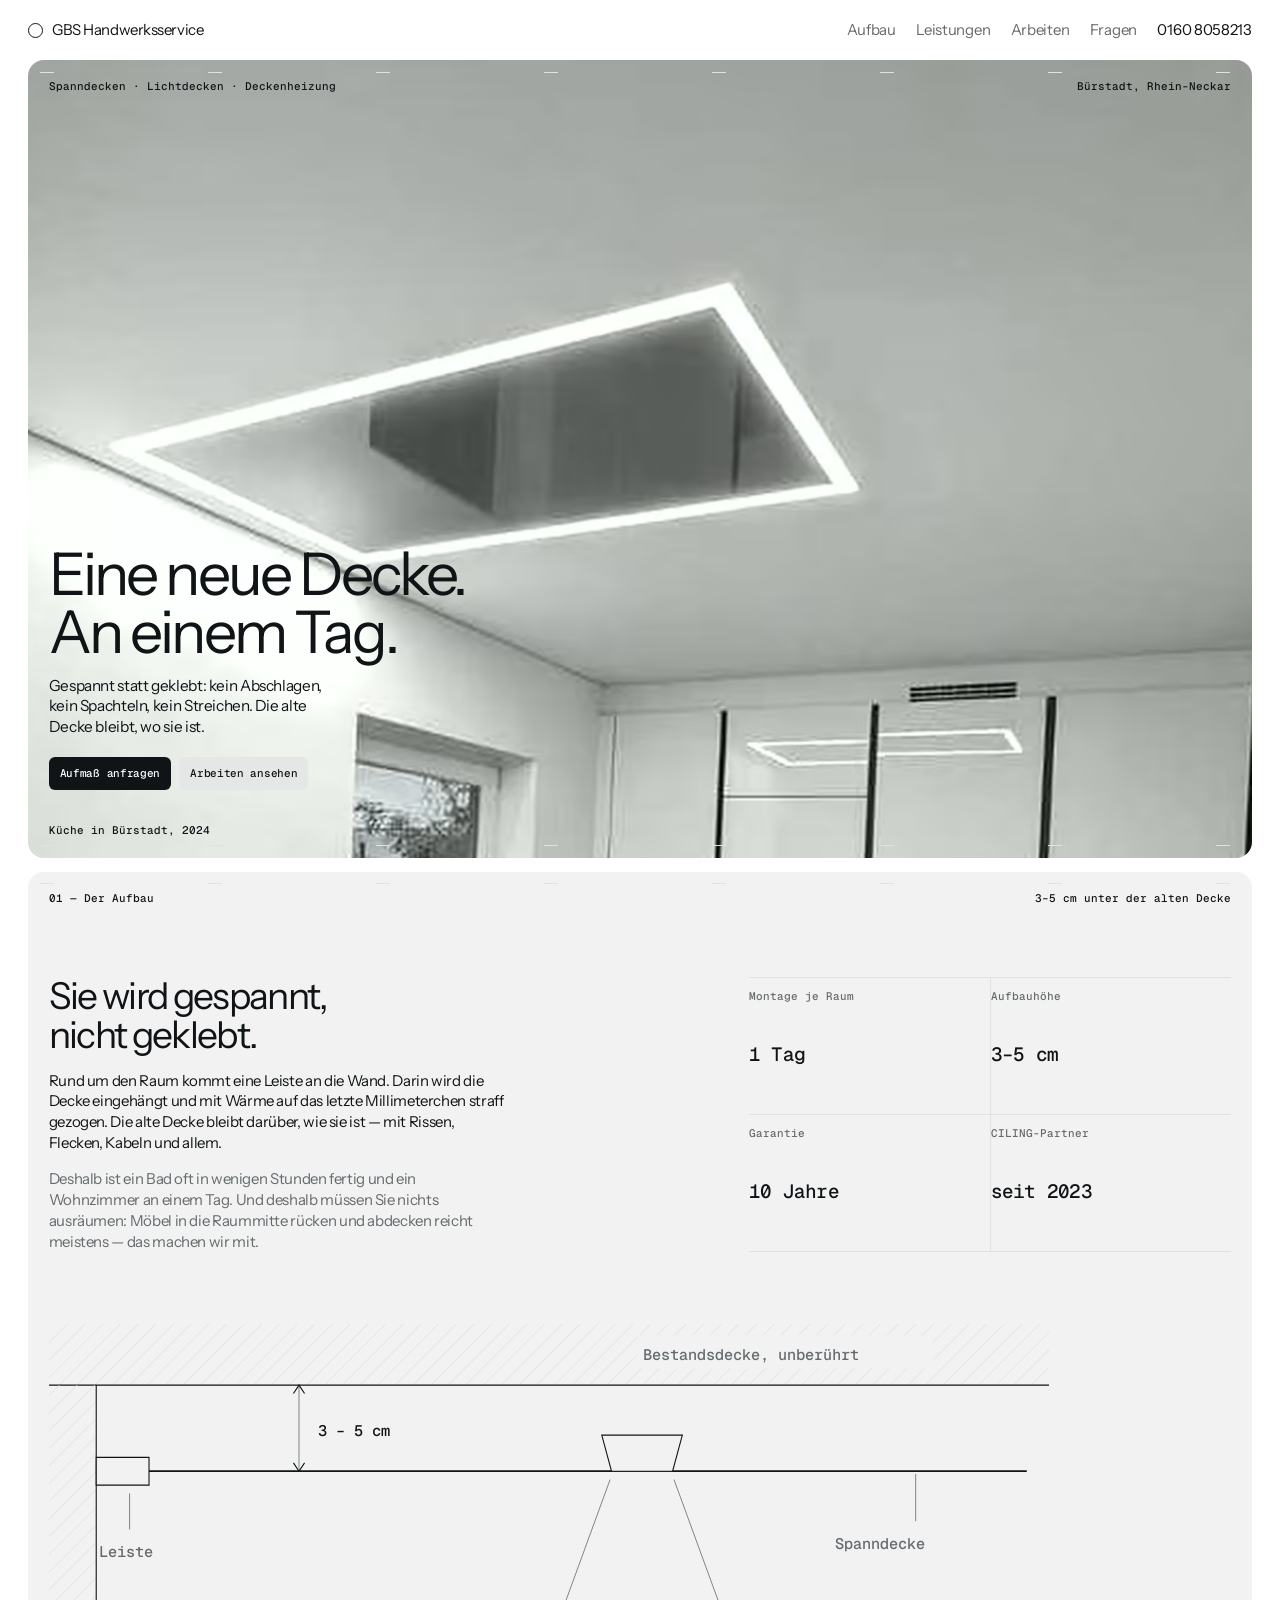
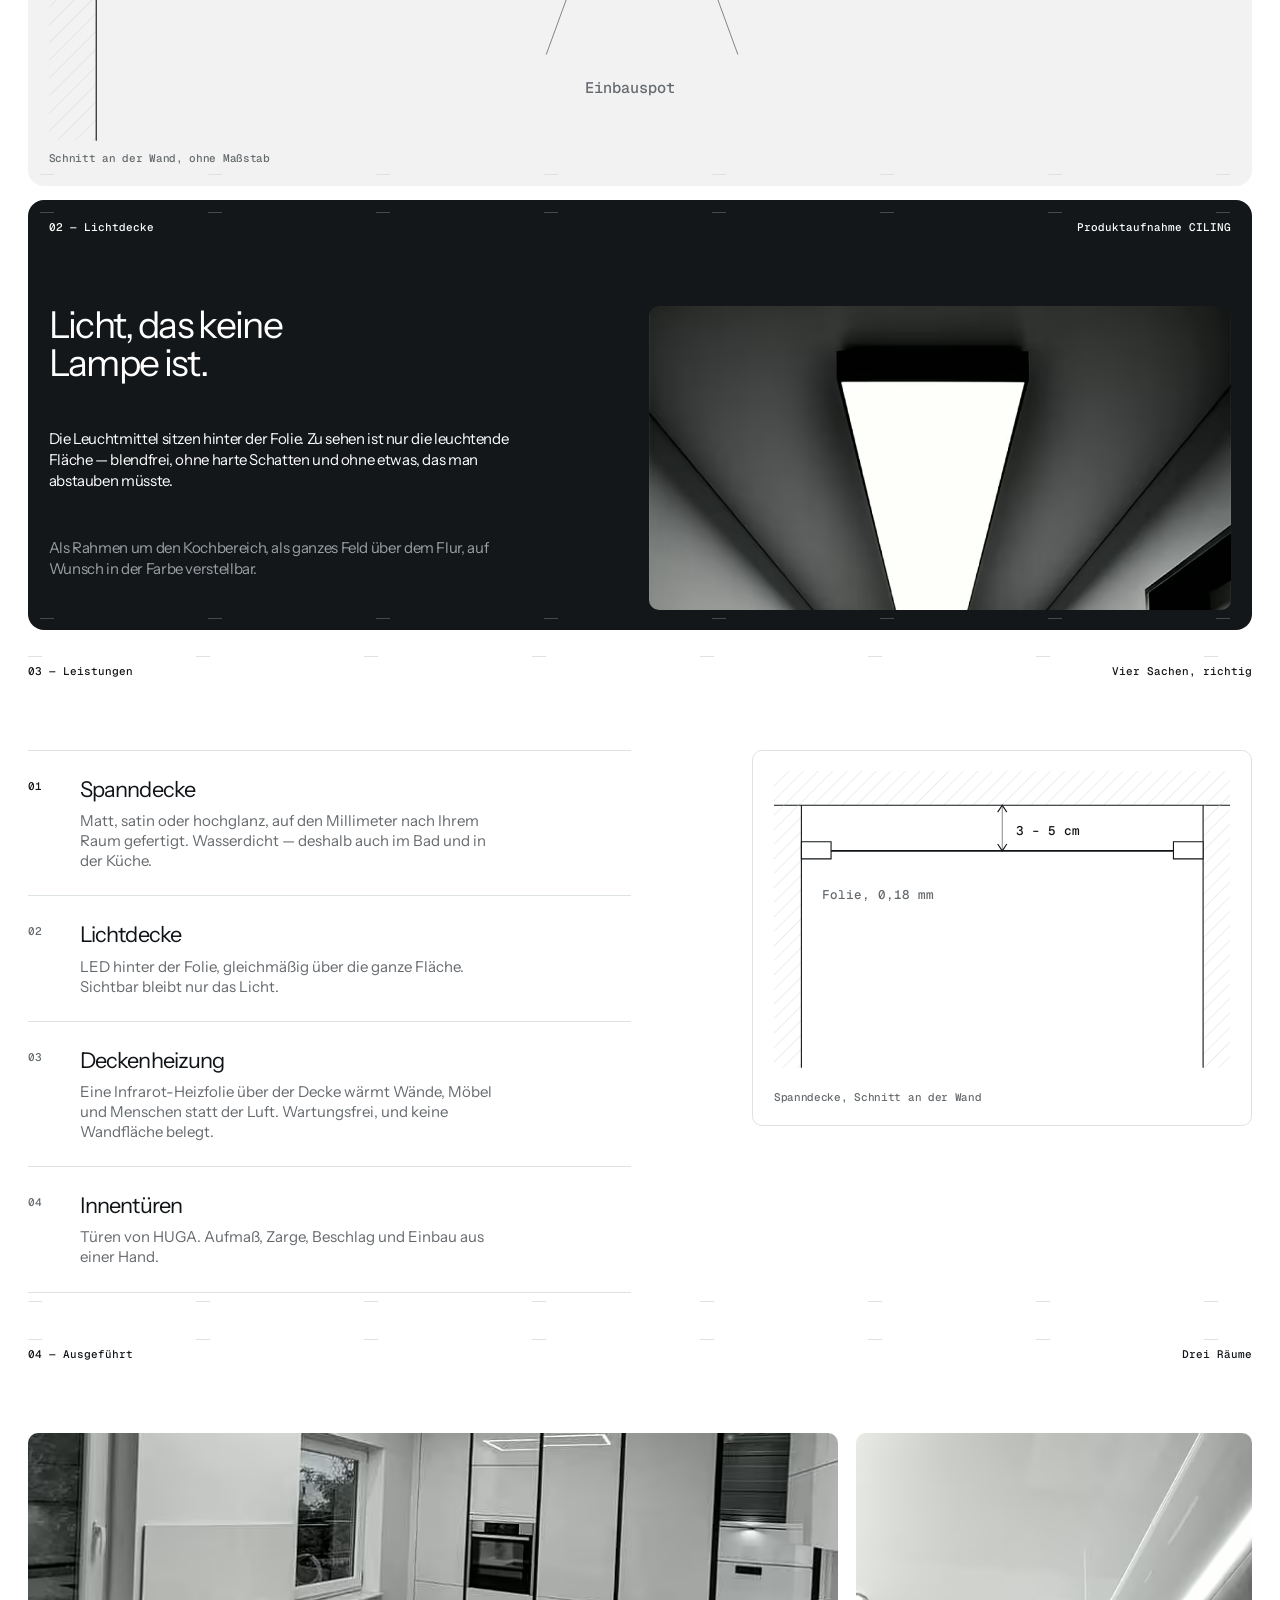
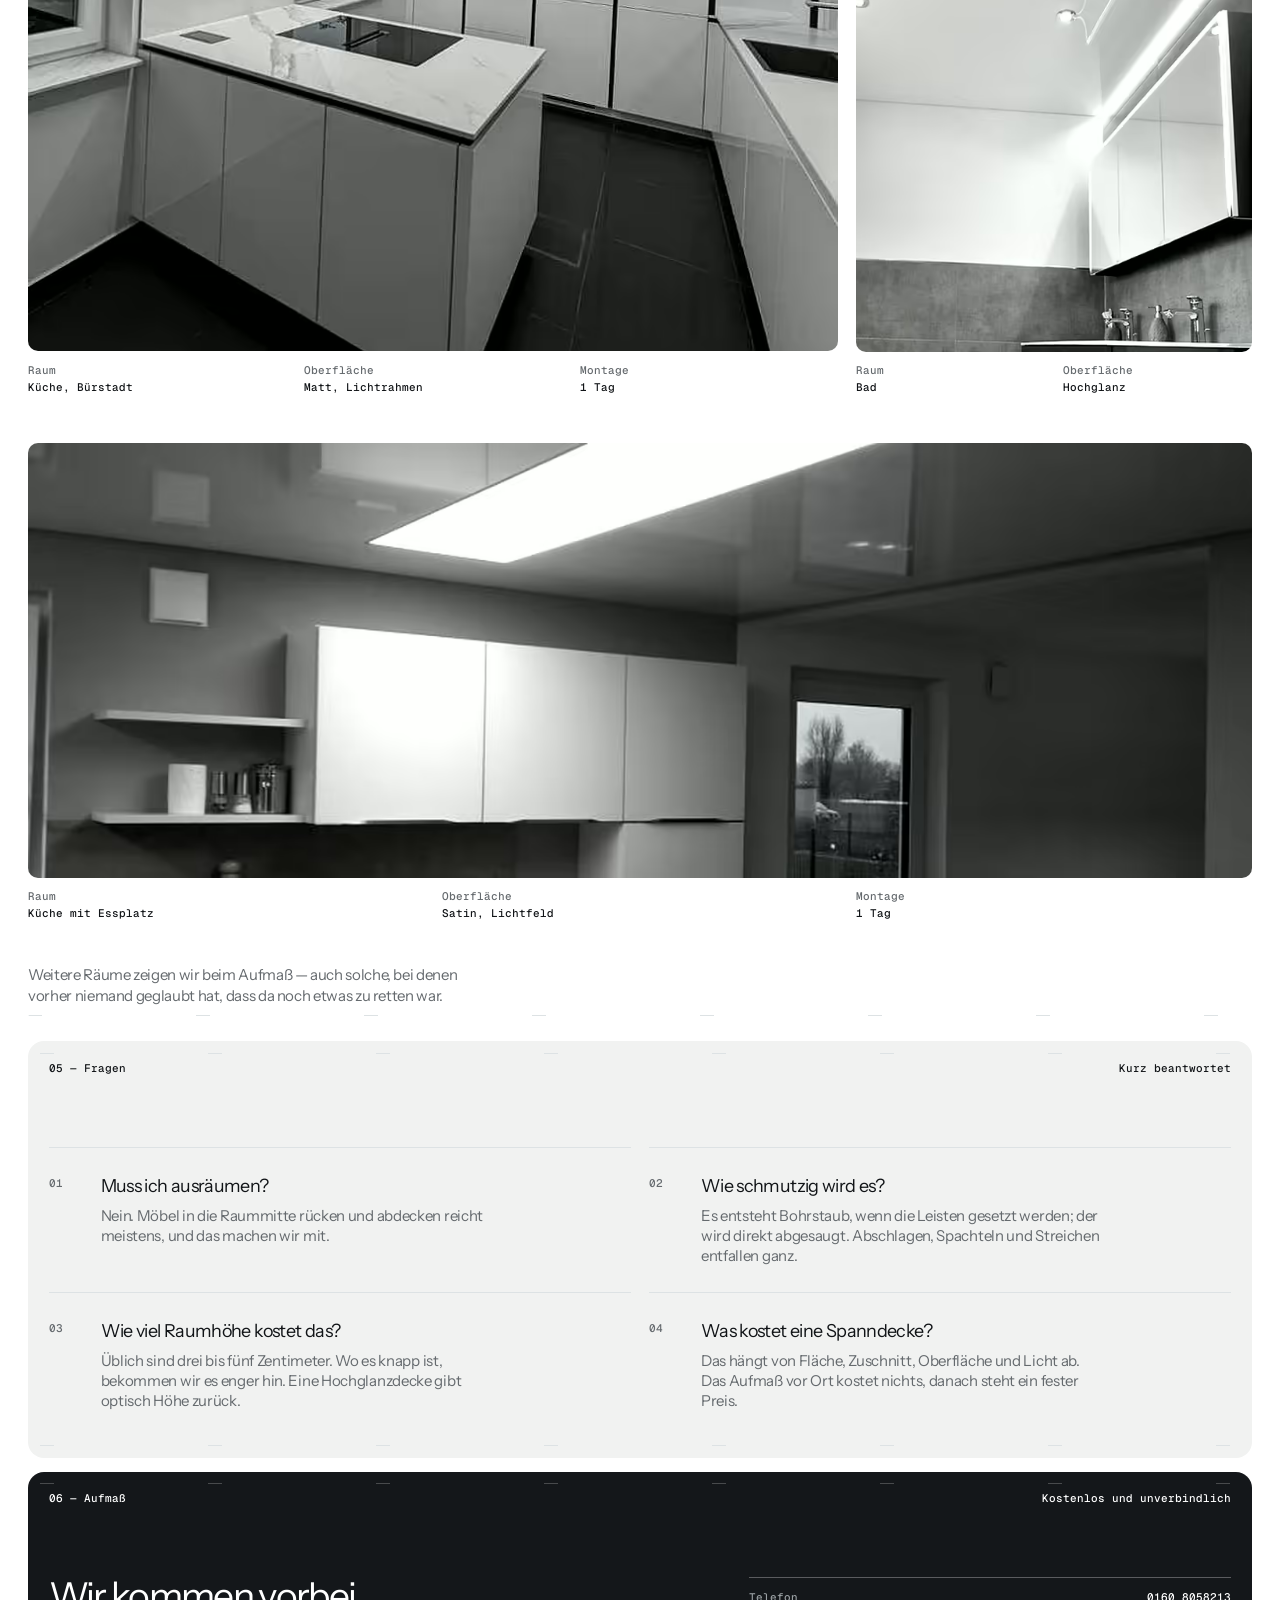
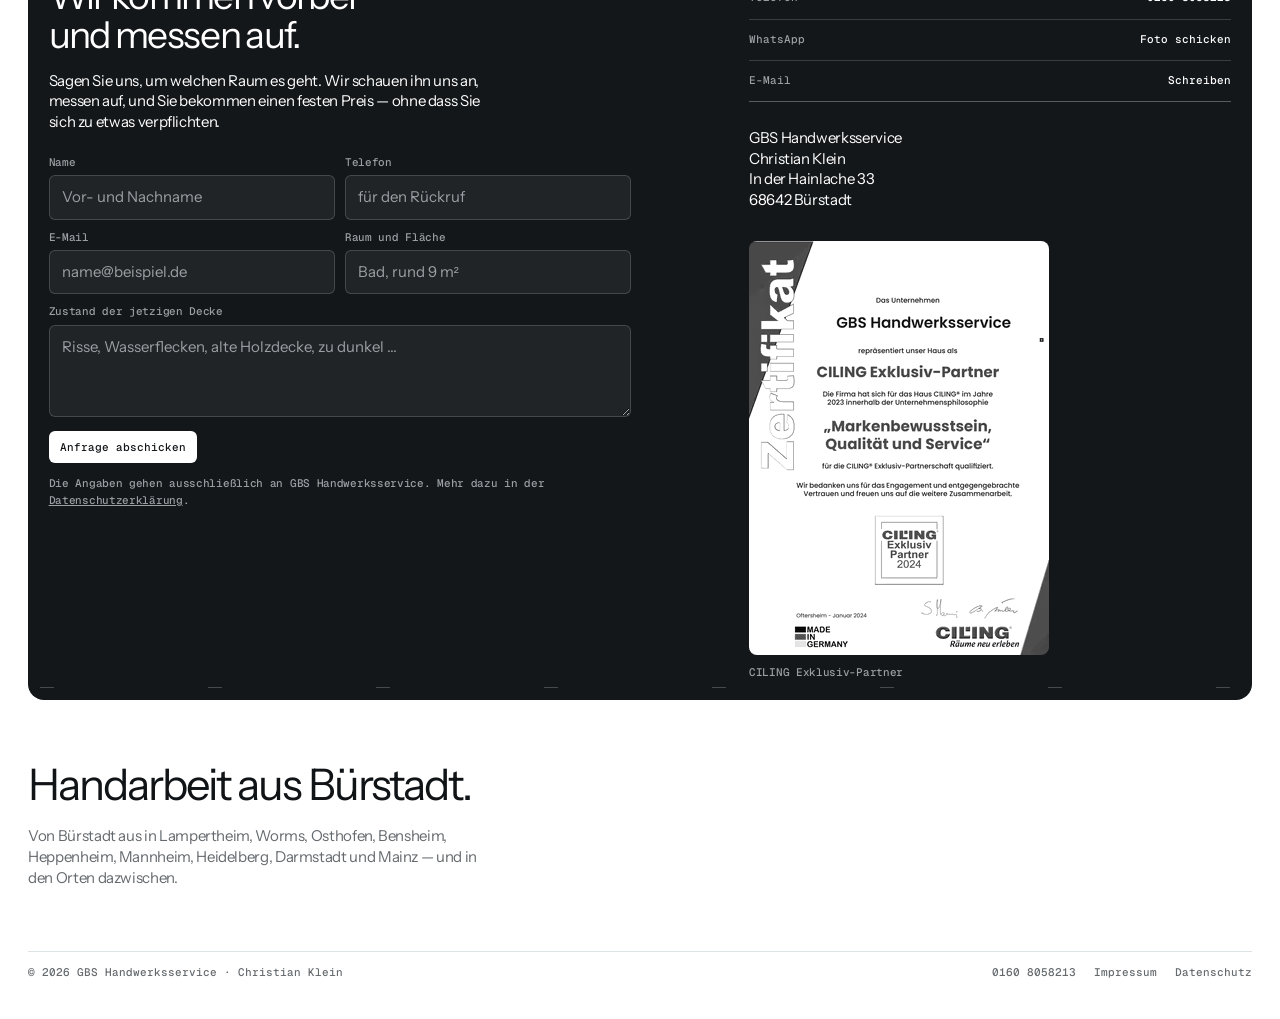
==== commit a104cd9c: "Titeltafel: zweiter Knopf führt zu den Arbeiten statt noch einmal ans Telefon Co-Authored-By: Claude" ====
--- a/index.html
+++ b/index.html
@@ -72,7 +72,7 @@
        Die alte Decke bleibt, wo sie ist.</p>
     <div class="knoepfe">
       <a class="knopf knopf--voll" href="#kontakt">Aufmaß anfragen</a>
-      <a class="knopf" href="tel:+491608058213">0160 8058213</a>
+      <a class="knopf" href="#arbeiten">Arbeiten ansehen</a>
     </div>
   </div>
 
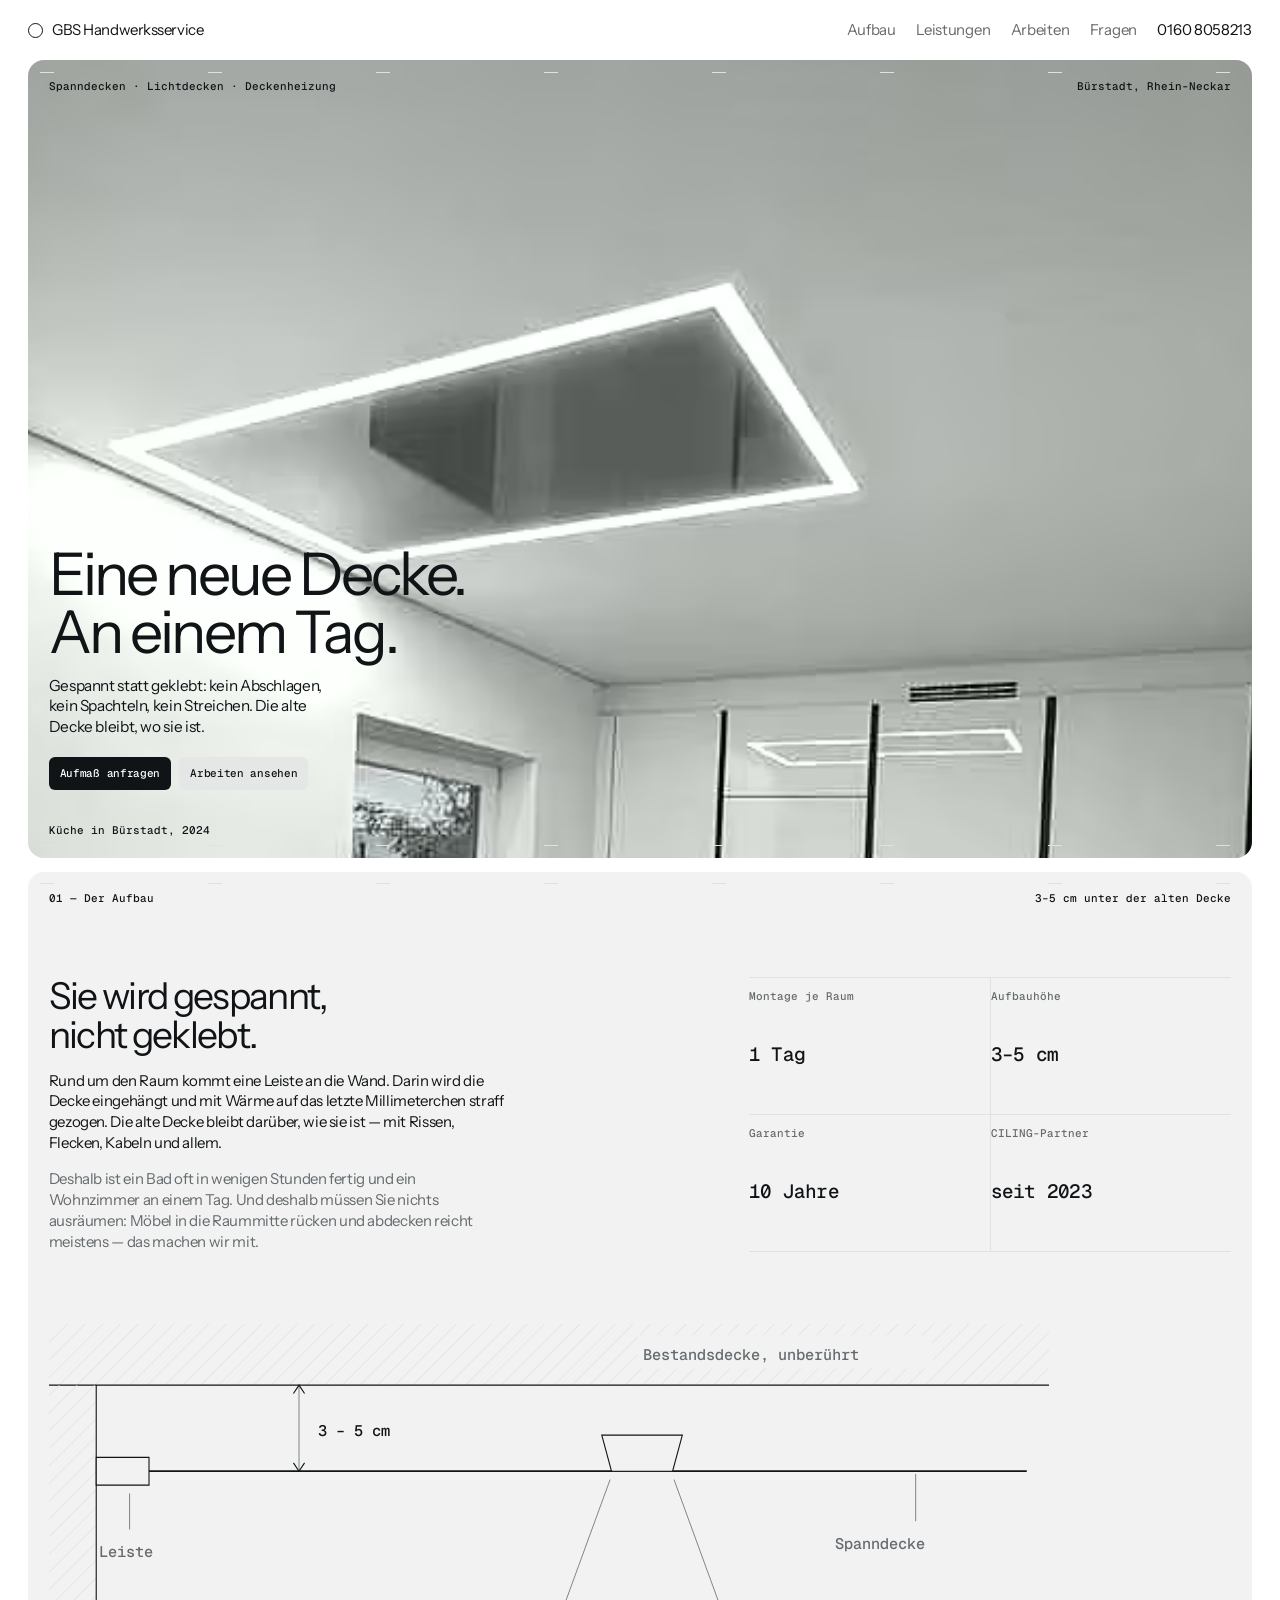
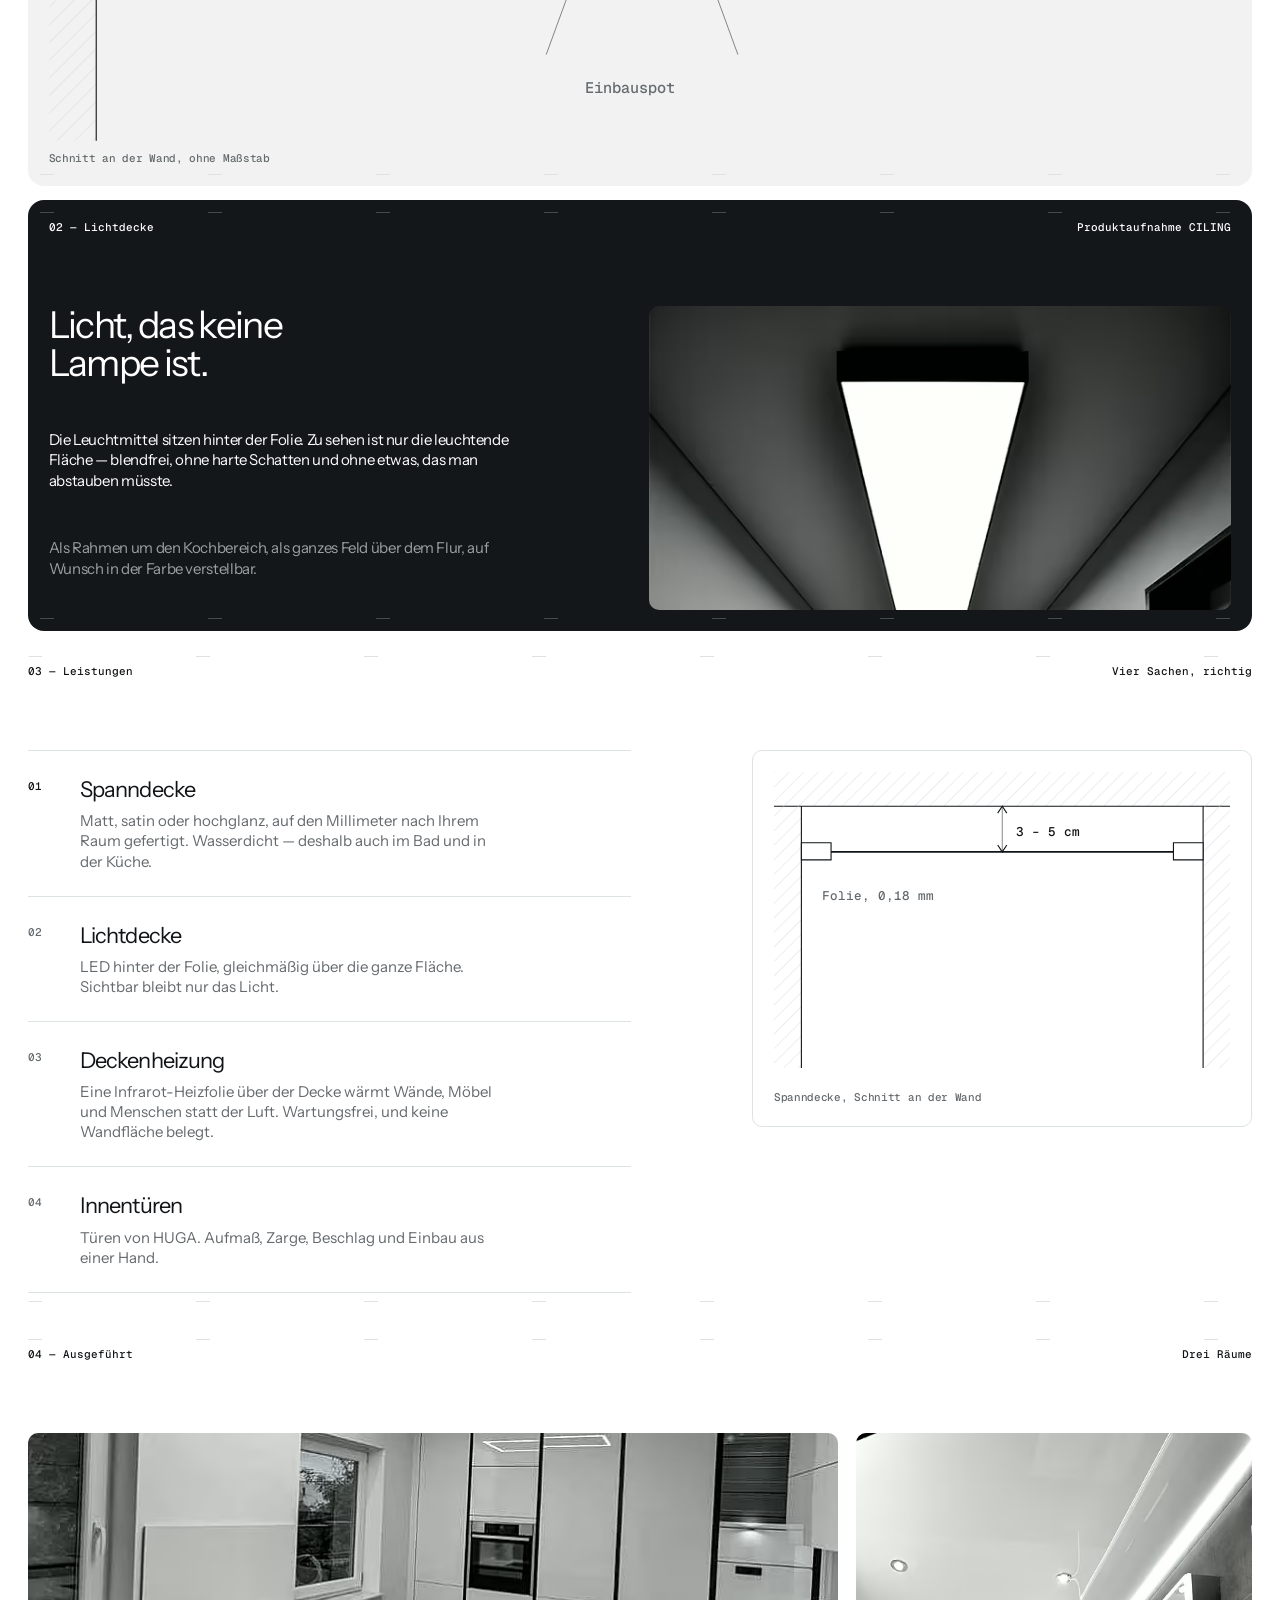
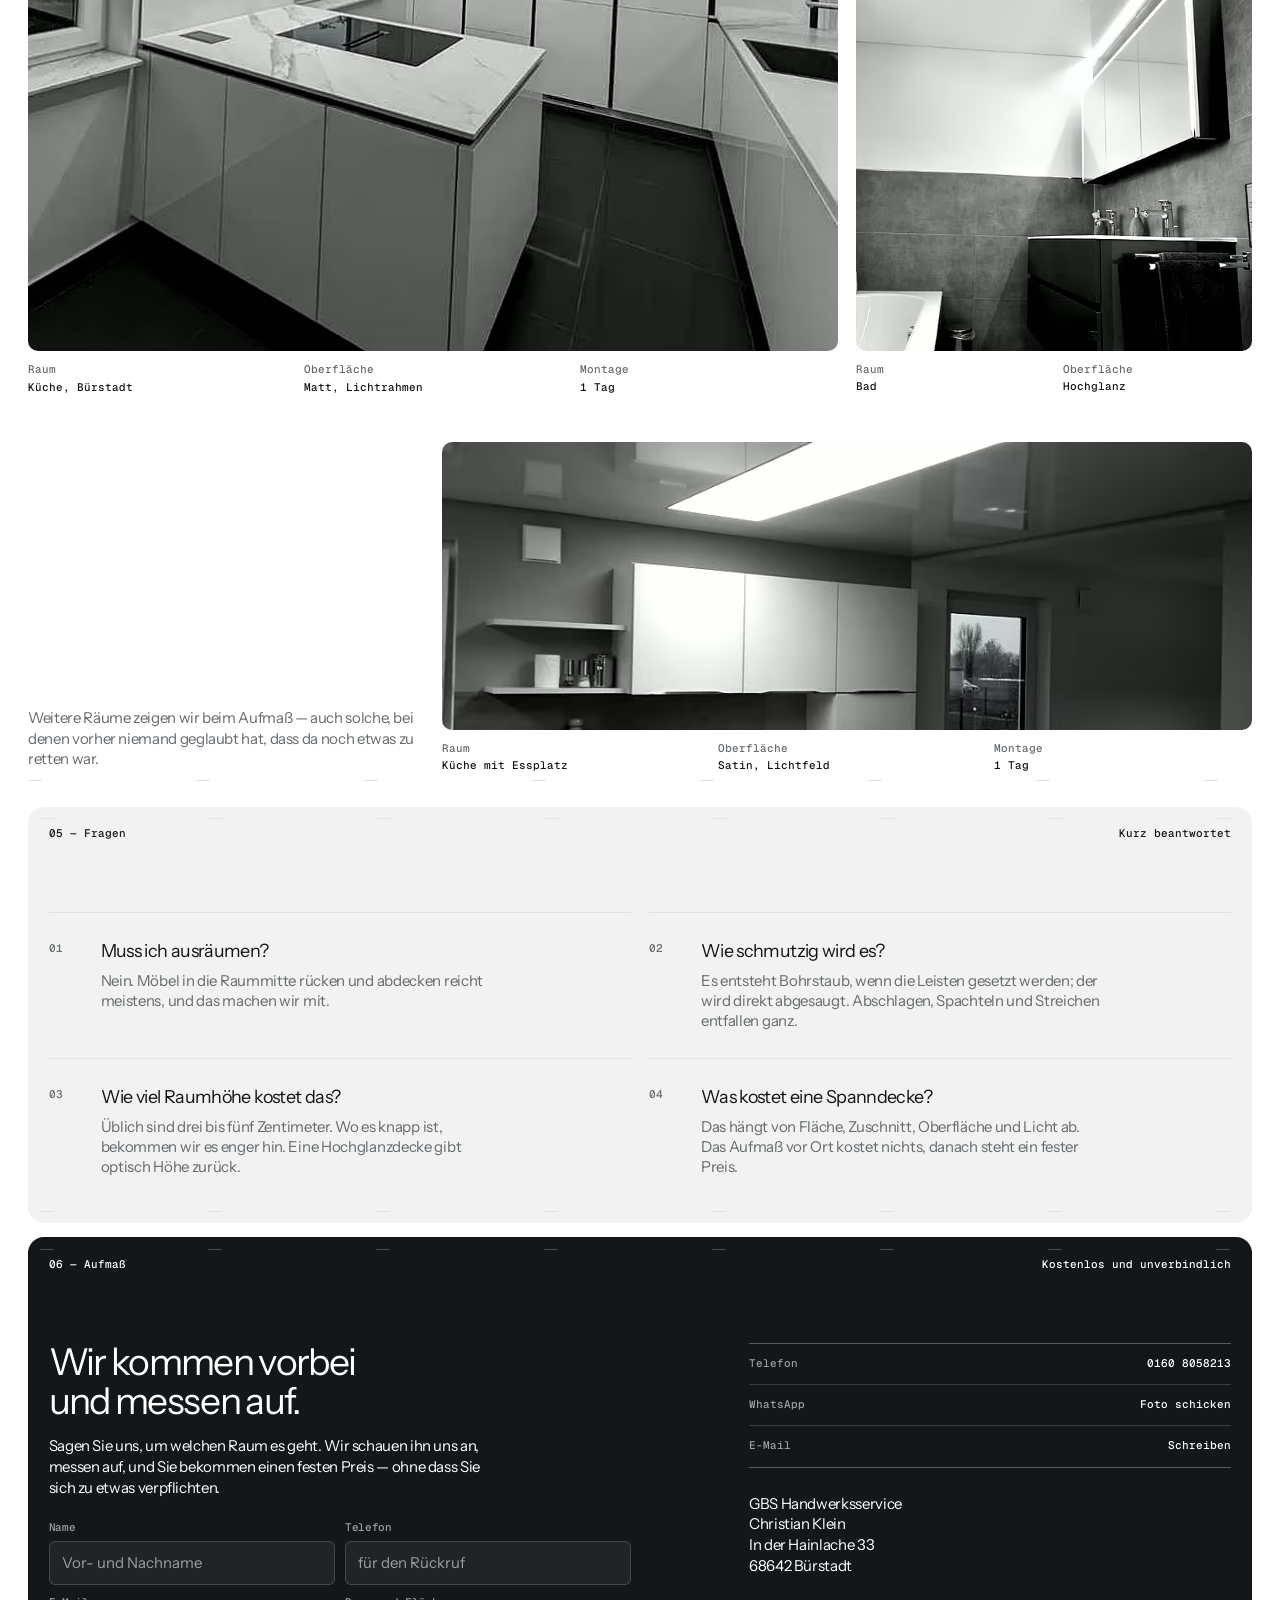
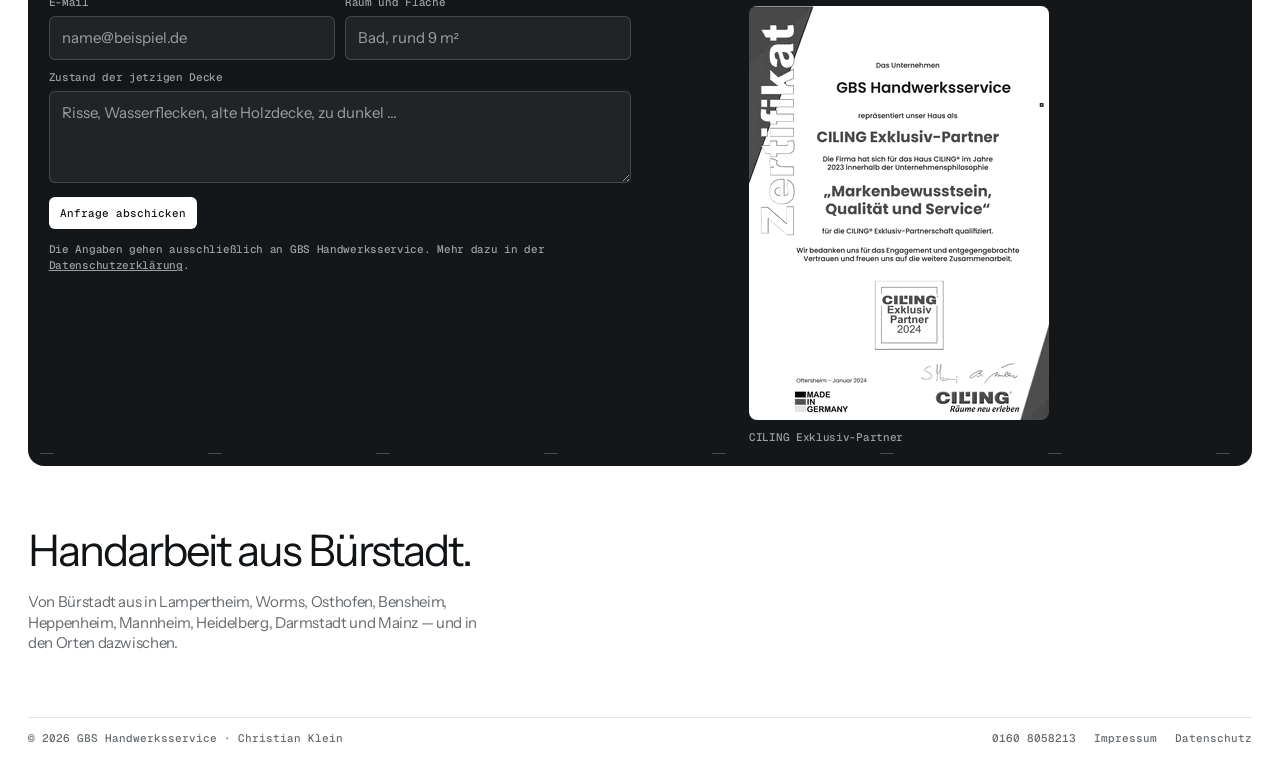
==== commit 4c07e2dc: "Bilder scharf ausliefern: nicht mehr hochrechnen, vor dem Skalieren schärfen Die alten Fassungen war" ====
--- a/index.html
+++ b/index.html
@@ -54,10 +54,10 @@
 <!-- ==================================================== Titeltafel ====== -->
 <section class="tafel titel">
   <picture class="tafel-bild">
-    <source type="image/avif" srcset="assets/img/titel-1200.avif 1200w, assets/img/titel-1800.avif 1800w" sizes="100vw">
-    <img src="assets/img/titel-1800.jpg"
-         srcset="assets/img/titel-1200.jpg 1200w, assets/img/titel-1800.jpg 1800w"
-         sizes="100vw" width="1800" height="824" fetchpriority="high"
+    <source type="image/avif" srcset="assets/img/titel-560.avif 560w, assets/img/titel-812.avif 812w" sizes="100vw">
+    <img src="assets/img/titel-812.jpg"
+         srcset="assets/img/titel-560.jpg 560w, assets/img/titel-812.jpg 812w"
+         sizes="100vw" width="812" height="372" fetchpriority="high"
          alt="Weiße Spanndecke in einer Küche mit einem eingelassenen, leuchtenden Lichtrahmen">
   </picture>
 
@@ -163,11 +163,11 @@
 
     <div class="sp-rechts bildfeld">
         <picture class="randlos">
-        <source type="image/avif" srcset="assets/img/licht-900.avif 900w, assets/img/licht-1400.avif 1400w" sizes="(max-width: 980px) 94vw, 48vw">
-        <img src="assets/img/licht-1400.jpg"
-             srcset="assets/img/licht-900.jpg 900w, assets/img/licht-1400.jpg 1400w"
+        <source type="image/avif" srcset="assets/img/licht-620.avif 620w, assets/img/licht-900.avif 900w" sizes="(max-width: 980px) 94vw, 48vw">
+        <img src="assets/img/licht-900.jpg"
+             srcset="assets/img/licht-620.jpg 620w, assets/img/licht-900.jpg 900w"
              sizes="(max-width: 980px) 94vw, 48vw"
-             width="1400" height="732" loading="lazy"
+             width="900" height="470" loading="lazy"
              alt="Dunkler Flur mit einer großen, gleichmäßig leuchtenden Lichtdecke">
       </picture>
     </div>
@@ -334,13 +334,13 @@
 
   <div class="paarung auf">
     <figure class="werk" style="grid-column:1/9">
-      <div class="arbeit" style="aspect-ratio:1200/768">
+      <div class="arbeit" style="aspect-ratio:812/520">
         <picture>
-          <source type="image/avif" srcset="assets/img/kueche-820.avif 820w, assets/img/kueche-1200.avif 1200w" sizes="(max-width: 980px) 94vw, 62vw">
-          <img src="assets/img/kueche-1200.jpg"
-               srcset="assets/img/kueche-820.jpg 820w, assets/img/kueche-1200.jpg 1200w"
+          <source type="image/avif" srcset="assets/img/kueche-560.avif 560w, assets/img/kueche-812.avif 812w" sizes="(max-width: 980px) 94vw, 62vw">
+          <img src="assets/img/kueche-812.jpg"
+               srcset="assets/img/kueche-560.jpg 560w, assets/img/kueche-812.jpg 812w"
                sizes="(max-width: 980px) 94vw, 62vw"
-               width="1200" height="768" loading="lazy"
+               width="812" height="520" loading="lazy"
                alt="Küche mit weißer Spanndecke, Kücheninsel und einem leuchtenden Lichtrahmen in der Decke">
         </picture>
       </div>
@@ -352,13 +352,13 @@
     </figure>
 
     <figure class="werk" style="grid-column:9/13">
-      <div class="arbeit" style="aspect-ratio:452/593">
+      <div class="arbeit" style="aspect-ratio:520/680">
         <picture>
-          <source type="image/avif" srcset="assets/img/bad-640.avif 640w, assets/img/bad-900.avif 900w" sizes="(max-width: 980px) 94vw, 30vw">
-          <img src="assets/img/bad-900.jpg"
-               srcset="assets/img/bad-640.jpg 640w, assets/img/bad-900.jpg 900w"
+          <source type="image/avif" srcset="assets/img/bad-380.avif 380w, assets/img/bad-520.avif 520w" sizes="(max-width: 980px) 94vw, 30vw">
+          <img src="assets/img/bad-520.jpg"
+               srcset="assets/img/bad-380.jpg 380w, assets/img/bad-520.jpg 520w"
                sizes="(max-width: 980px) 94vw, 30vw"
-               width="900" height="934" loading="lazy"
+               width="520" height="680" loading="lazy"
                alt="Bad mit spiegelnder Hochglanz-Spanndecke, Einbauspot und einem LED-Streifen über dem Spiegelschrank">
         </picture>
       </div>
@@ -368,14 +368,18 @@
       </div>
     </figure>
 
-    <figure class="werk" style="grid-column:1/13">
-      <div class="arbeit" style="aspect-ratio:1400/498">
+    <p class="lauf grau werk-satz" style="grid-column:1/5">Weitere Räume zeigen wir beim
+      Aufmaß — auch solche, bei denen vorher niemand geglaubt hat, dass da noch etwas
+      zu retten war.</p>
+
+    <figure class="werk" style="grid-column:5/13">
+      <div class="arbeit" style="aspect-ratio:900/320">
         <picture>
-          <source type="image/avif" srcset="assets/img/holz-900.avif 900w, assets/img/holz-1400.avif 1400w" sizes="(max-width: 980px) 94vw, 92vw">
-          <img src="assets/img/holz-1400.jpg"
-               srcset="assets/img/holz-900.jpg 900w, assets/img/holz-1400.jpg 1400w"
-               sizes="(max-width: 980px) 94vw, 92vw"
-               width="1400" height="498" loading="lazy"
+          <source type="image/avif" srcset="assets/img/holz-620.avif 620w, assets/img/holz-900.avif 900w" sizes="(max-width: 980px) 94vw, 62vw">
+          <img src="assets/img/holz-900.jpg"
+               srcset="assets/img/holz-620.jpg 620w, assets/img/holz-900.jpg 900w"
+               sizes="(max-width: 980px) 94vw, 62vw"
+               width="900" height="320" loading="lazy"
                alt="Küche mit Holzarbeitsplatte und einem großen, leuchtenden Deckenfeld in der weißen Spanndecke">
         </picture>
       </div>
@@ -386,9 +390,6 @@
       </div>
     </figure>
   </div>
-
-  <p class="lauf grau fusszeile">Weitere Räume zeigen wir beim Aufmaß — auch solche,
-    bei denen vorher niemand geglaubt hat, dass da noch etwas zu retten war.</p>
 </section>
 
 <!-- ============================================================== Fragen = -->
--- a/assets/css/gbs.css
+++ b/assets/css/gbs.css
@@ -529,3 +529,7 @@
 /* Die Rückmeldung steht erst da, wenn wirklich abgeschickt wurde —
    display:grid schlägt sonst das hidden-Attribut. */
 .rueckmeldung[hidden] { display: none; }
+
+/* Der Satz neben dem letzten Bild steht auf dessen Fußzeile. */
+.werk-satz { align-self: end; padding-bottom: 2px; }
+@media (max-width: 980px) { .werk-satz { align-self: auto; } }
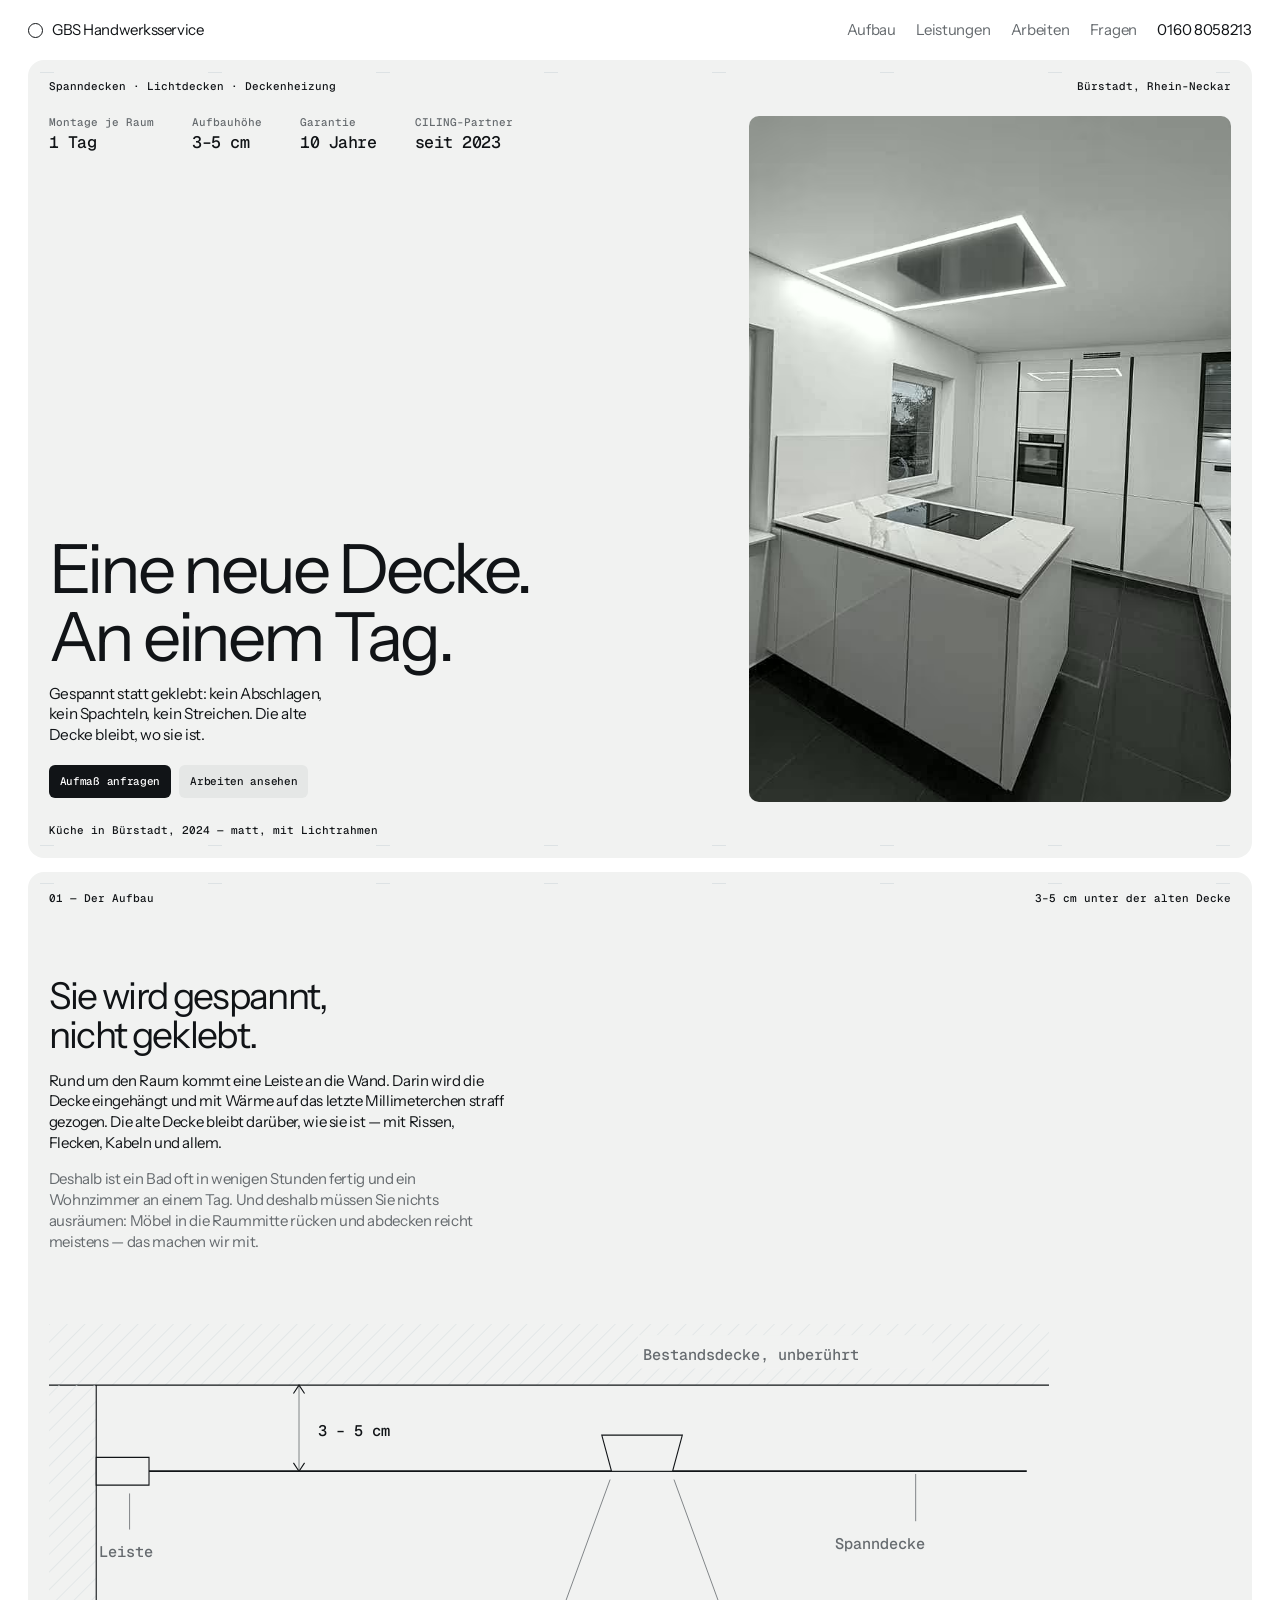
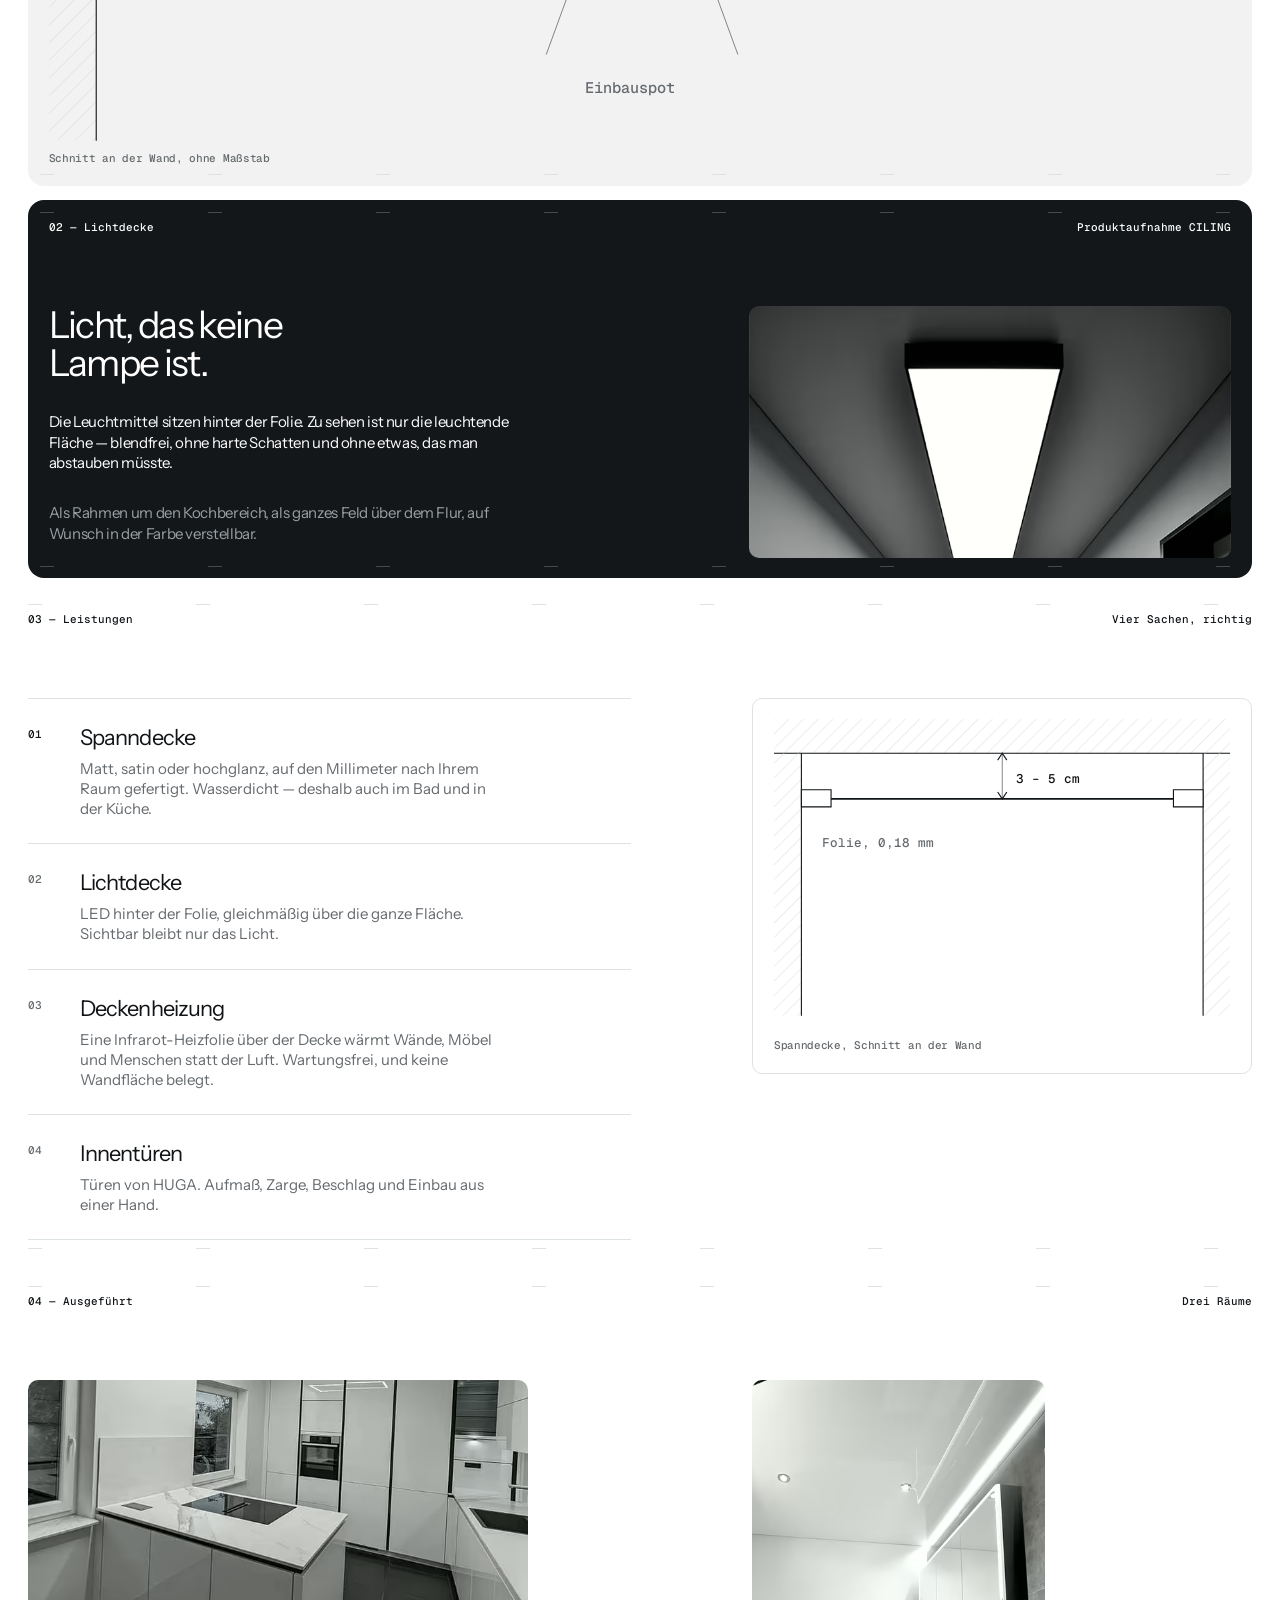
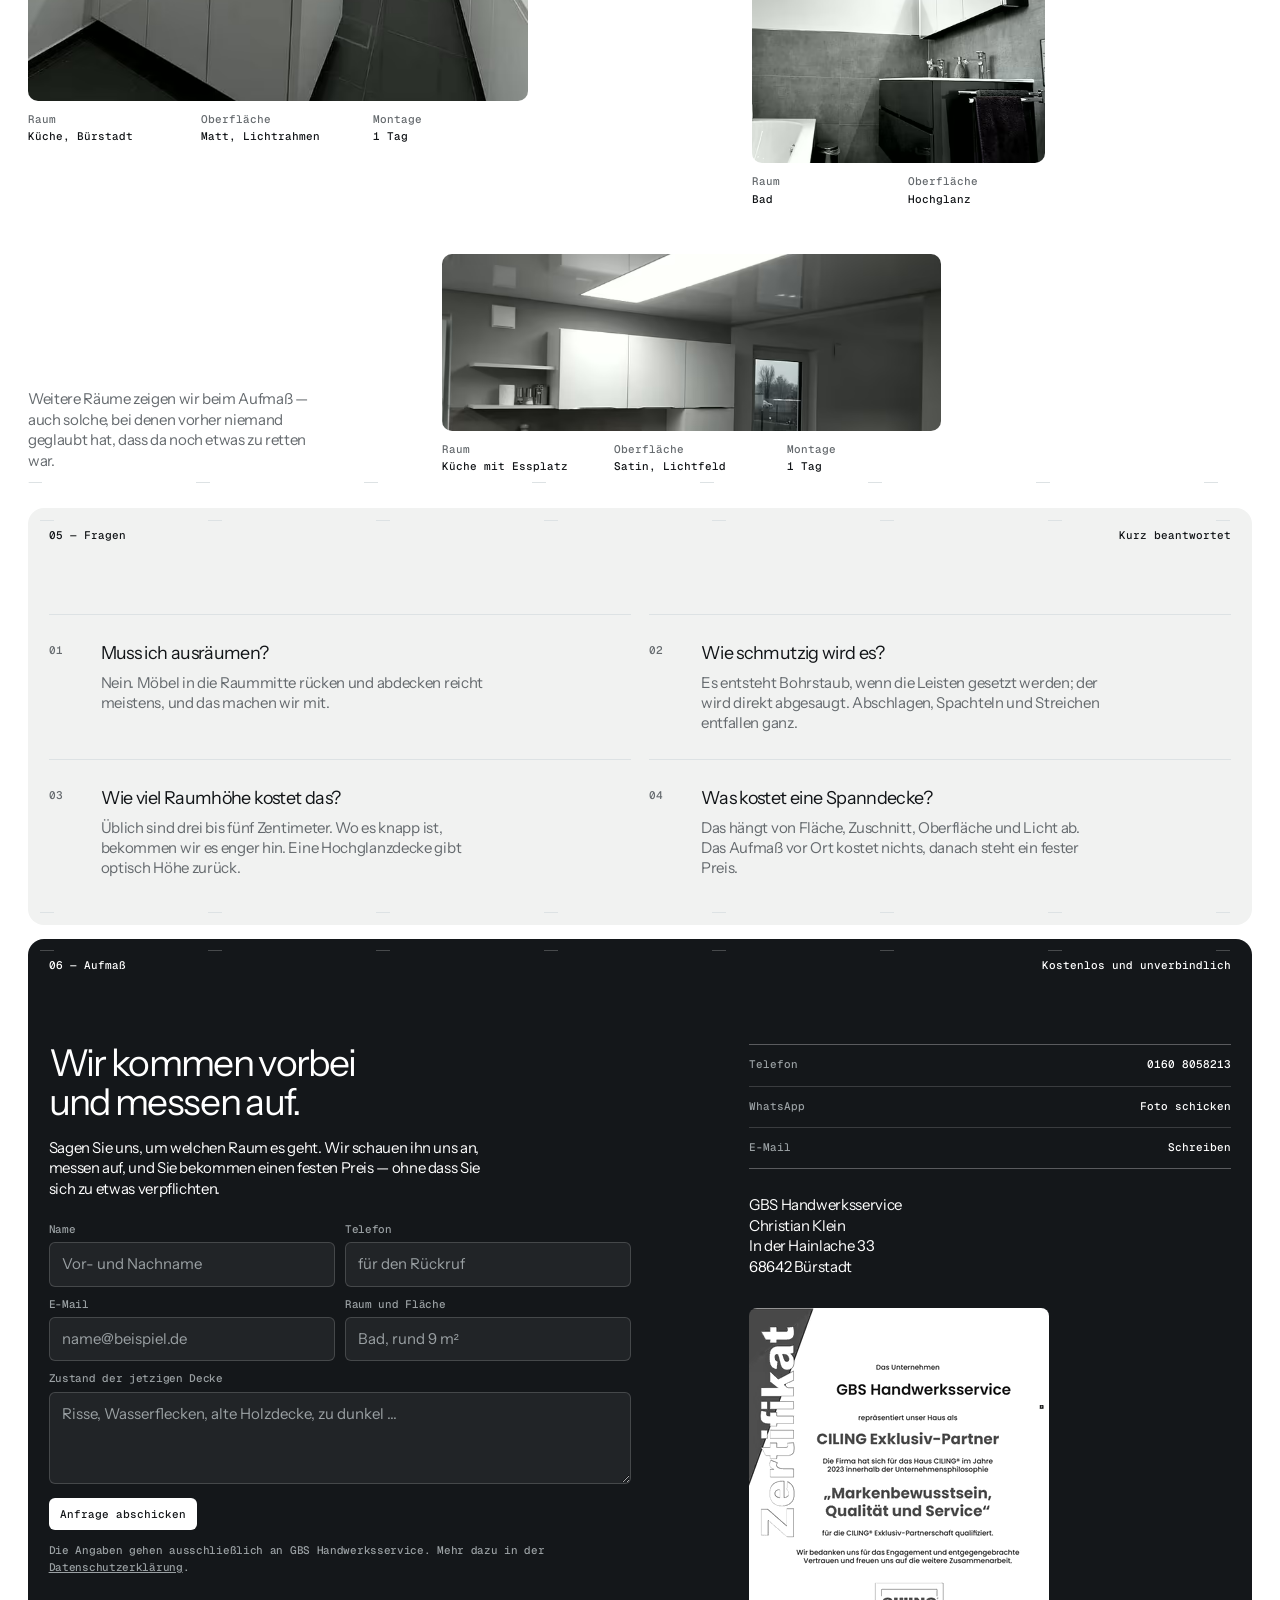
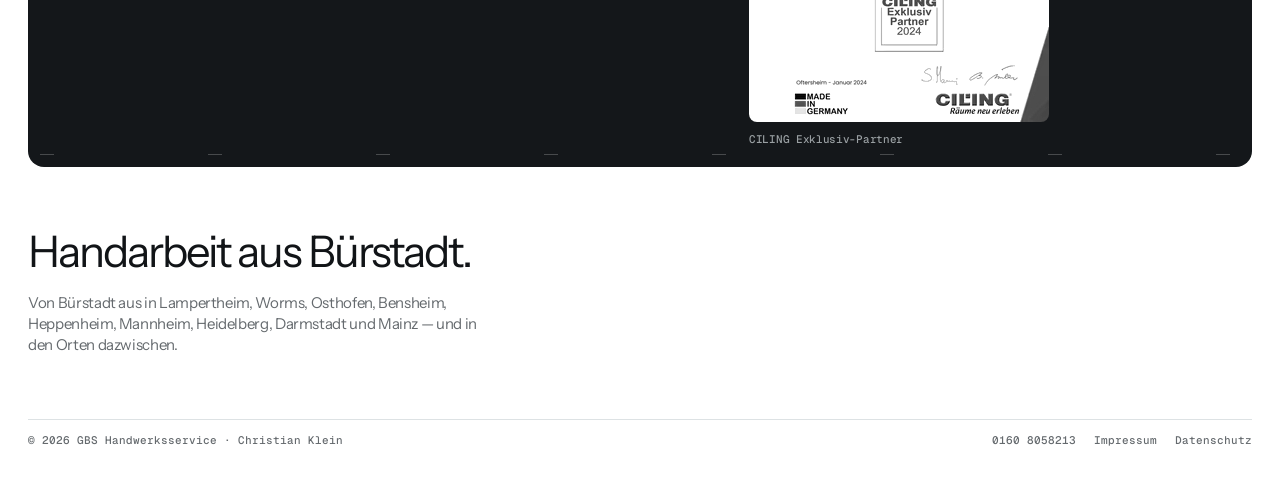
==== commit 0330f6f7: "Bilder kleiner und scharf zeigen statt groß und weich Das Titelbild ist kein randloses Vollbild mehr" ====
--- a/index.html
+++ b/index.html
@@ -53,31 +53,45 @@
 
 <!-- ==================================================== Titeltafel ====== -->
 <section class="tafel titel">
-  <picture class="tafel-bild">
-    <source type="image/avif" srcset="assets/img/titel-560.avif 560w, assets/img/titel-812.avif 812w" sizes="100vw">
-    <img src="assets/img/titel-812.jpg"
-         srcset="assets/img/titel-560.jpg 560w, assets/img/titel-812.jpg 812w"
-         sizes="100vw" width="812" height="372" fetchpriority="high"
-         alt="Weiße Spanndecke in einer Küche mit einem eingelassenen, leuchtenden Lichtrahmen">
-  </picture>
-
-  <div class="zeile mono tafel-lage">
+  <div class="zeile mono">
     <span>Spanndecken · Lichtdecken · Deckenheizung</span>
     <span>Bürstadt, Rhein-Neckar</span>
   </div>
 
-  <div class="titel-text tafel-lage">
-    <h1>Eine neue Decke.<br>An einem Tag.</h1>
-    <p>Gespannt statt geklebt: kein Abschlagen, kein Spachteln, kein Streichen.
-       Die alte Decke bleibt, wo sie ist.</p>
-    <div class="knoepfe">
-      <a class="knopf knopf--voll" href="#kontakt">Aufmaß anfragen</a>
-      <a class="knopf" href="#arbeiten">Arbeiten ansehen</a>
-    </div>
-  </div>
-
-  <div class="zeile mono tafel-lage">
-    <span>Küche in Bürstadt, 2024</span>
+  <div class="gitter titel-innen">
+    <div class="titel-text">
+      <ul class="titel-werte mono">
+        <li><span>Montage je Raum</span><b>1 Tag</b></li>
+        <li><span>Aufbauhöhe</span><b>3–5 cm</b></li>
+        <li><span>Garantie</span><b>10 Jahre</b></li>
+        <li><span>CILING-Partner</span><b>seit 2023</b></li>
+      </ul>
+
+      <div class="titel-satz">
+        <h1>Eine neue Decke.<br>An einem Tag.</h1>
+        <p>Gespannt statt geklebt: kein Abschlagen, kein Spachteln, kein Streichen.
+           Die alte Decke bleibt, wo sie ist.</p>
+        <div class="knoepfe">
+          <a class="knopf knopf--voll" href="#kontakt">Aufmaß anfragen</a>
+          <a class="knopf" href="#arbeiten">Arbeiten ansehen</a>
+        </div>
+      </div>
+    </div>
+
+    <div class="titel-bild">
+      <picture>
+        <source type="image/avif" srcset="assets/img/titel-470.avif 470w, assets/img/titel-700.avif 700w" sizes="(max-width: 700px) 92vw, 40vw">
+        <img src="assets/img/titel-700.jpg"
+             srcset="assets/img/titel-470.jpg 470w, assets/img/titel-700.jpg 700w"
+             sizes="(max-width: 700px) 92vw, 40vw"
+             width="700" height="930" fetchpriority="high"
+             alt="Küche mit weißer Spanndecke und einem eingelassenen, leuchtenden Lichtrahmen">
+      </picture>
+    </div>
+  </div>
+
+  <div class="zeile mono">
+    <span>Küche in Bürstadt, 2024 — matt, mit Lichtrahmen</span>
   </div>
 </section>
 
@@ -91,7 +105,7 @@
   </div>
 
   <div class="gitter auf">
-    <div class="aussage sp-text">
+    <div class="aussage sp-halb">
       <h2 class="gross">Sie wird gespannt,<br>nicht geklebt.</h2>
       <p class="lauf">Rund um den Raum kommt eine Leiste an die Wand. Darin wird die
         Decke eingehängt und mit Wärme auf das letzte Millimeterchen straff
@@ -102,12 +116,6 @@
         die Raummitte rücken und abdecken reicht meistens — das machen wir mit.</p>
     </div>
 
-    <ul class="spur mono sp-neben" style="grid-template-columns:repeat(2,minmax(0,1fr))">
-      <li><span>Montage je Raum</span><b>1 Tag</b></li>
-      <li><span>Aufbauhöhe</span><b>3–5 cm</b></li>
-      <li><span>Garantie</span><b>10 Jahre</b></li>
-      <li><span>CILING-Partner</span><b>seit 2023</b></li>
-    </ul>
   </div>
 
   <figure class="auf" style="margin-top:clamp(46px,8vh,110px)">
@@ -163,11 +171,11 @@
 
     <div class="sp-rechts bildfeld">
         <picture class="randlos">
-        <source type="image/avif" srcset="assets/img/licht-620.avif 620w, assets/img/licht-900.avif 900w" sizes="(max-width: 980px) 94vw, 48vw">
-        <img src="assets/img/licht-900.jpg"
-             srcset="assets/img/licht-620.jpg 620w, assets/img/licht-900.jpg 900w"
-             sizes="(max-width: 980px) 94vw, 48vw"
-             width="900" height="470" loading="lazy"
+        <source type="image/avif" srcset="assets/img/licht-480.avif 480w, assets/img/licht-720.avif 720w" sizes="(max-width: 980px) 92vw, 40vw">
+        <img src="assets/img/licht-720.jpg"
+             srcset="assets/img/licht-480.jpg 480w, assets/img/licht-720.jpg 720w"
+             sizes="(max-width: 980px) 92vw, 40vw"
+             width="720" height="376" loading="lazy"
              alt="Dunkler Flur mit einer großen, gleichmäßig leuchtenden Lichtdecke">
       </picture>
     </div>
@@ -333,14 +341,14 @@
   </div>
 
   <div class="paarung auf">
-    <figure class="werk" style="grid-column:1/9">
-      <div class="arbeit" style="aspect-ratio:812/520">
+    <figure class="werk" style="grid-column:1/6">
+      <div class="arbeit" style="aspect-ratio:720/462">
         <picture>
-          <source type="image/avif" srcset="assets/img/kueche-560.avif 560w, assets/img/kueche-812.avif 812w" sizes="(max-width: 980px) 94vw, 62vw">
-          <img src="assets/img/kueche-812.jpg"
-               srcset="assets/img/kueche-560.jpg 560w, assets/img/kueche-812.jpg 812w"
-               sizes="(max-width: 980px) 94vw, 62vw"
-               width="812" height="520" loading="lazy"
+          <source type="image/avif" srcset="assets/img/kueche-480.avif 480w, assets/img/kueche-720.avif 720w" sizes="(max-width: 980px) 92vw, 40vw">
+          <img src="assets/img/kueche-720.jpg"
+               srcset="assets/img/kueche-480.jpg 480w, assets/img/kueche-720.jpg 720w"
+               sizes="(max-width: 980px) 92vw, 40vw"
+               width="720" height="462" loading="lazy"
                alt="Küche mit weißer Spanndecke, Kücheninsel und einem leuchtenden Lichtrahmen in der Decke">
         </picture>
       </div>
@@ -351,14 +359,14 @@
       </div>
     </figure>
 
-    <figure class="werk" style="grid-column:9/13">
-      <div class="arbeit" style="aspect-ratio:520/680">
+    <figure class="werk" style="grid-column:8/11">
+      <div class="arbeit" style="aspect-ratio:440/576">
         <picture>
-          <source type="image/avif" srcset="assets/img/bad-380.avif 380w, assets/img/bad-520.avif 520w" sizes="(max-width: 980px) 94vw, 30vw">
-          <img src="assets/img/bad-520.jpg"
-               srcset="assets/img/bad-380.jpg 380w, assets/img/bad-520.jpg 520w"
-               sizes="(max-width: 980px) 94vw, 30vw"
-               width="520" height="680" loading="lazy"
+          <source type="image/avif" srcset="assets/img/bad-300.avif 300w, assets/img/bad-440.avif 440w" sizes="(max-width: 980px) 92vw, 24vw">
+          <img src="assets/img/bad-440.jpg"
+               srcset="assets/img/bad-300.jpg 300w, assets/img/bad-440.jpg 440w"
+               sizes="(max-width: 980px) 92vw, 24vw"
+               width="440" height="576" loading="lazy"
                alt="Bad mit spiegelnder Hochglanz-Spanndecke, Einbauspot und einem LED-Streifen über dem Spiegelschrank">
         </picture>
       </div>
@@ -368,18 +376,18 @@
       </div>
     </figure>
 
-    <p class="lauf grau werk-satz" style="grid-column:1/5">Weitere Räume zeigen wir beim
+    <p class="lauf grau werk-satz" style="grid-column:1/4">Weitere Räume zeigen wir beim
       Aufmaß — auch solche, bei denen vorher niemand geglaubt hat, dass da noch etwas
       zu retten war.</p>
 
-    <figure class="werk" style="grid-column:5/13">
-      <div class="arbeit" style="aspect-ratio:900/320">
+    <figure class="werk" style="grid-column:5/10">
+      <div class="arbeit" style="aspect-ratio:720/256">
         <picture>
-          <source type="image/avif" srcset="assets/img/holz-620.avif 620w, assets/img/holz-900.avif 900w" sizes="(max-width: 980px) 94vw, 62vw">
-          <img src="assets/img/holz-900.jpg"
-               srcset="assets/img/holz-620.jpg 620w, assets/img/holz-900.jpg 900w"
-               sizes="(max-width: 980px) 94vw, 62vw"
-               width="900" height="320" loading="lazy"
+          <source type="image/avif" srcset="assets/img/holz-480.avif 480w, assets/img/holz-720.avif 720w" sizes="(max-width: 980px) 92vw, 40vw">
+          <img src="assets/img/holz-720.jpg"
+               srcset="assets/img/holz-480.jpg 480w, assets/img/holz-720.jpg 720w"
+               sizes="(max-width: 980px) 92vw, 40vw"
+               width="720" height="256" loading="lazy"
                alt="Küche mit Holzarbeitsplatte und einem großen, leuchtenden Deckenfeld in der weißen Spanndecke">
         </picture>
       </div>
--- a/assets/css/gbs.css
+++ b/assets/css/gbs.css
@@ -239,18 +239,26 @@
 
 /* =============================================================== Titel === */
 .titel {
-  min-height: 500px;
+  min-height: 520px;
   height: calc(100svh - var(--kopfhoch) - var(--rand) - var(--luft));
-  max-height: 880px;
+  max-height: 900px;
   display: grid;
   grid-template-rows: auto 1fr auto;
   color: var(--tinte);
 }
-.titel .tafel-bild img { object-position: 50% 50%; }
-
-.titel-text { align-self: end; max-width: 30em; padding-block: 18px 34px; }
+
+/* Satz links, Bild rechts — das Bild ist bewusst nur fünf Spalten breit,
+   weil die Vorlage nur 700 Pixel hergibt. Kleiner und scharf schlägt groß
+   und weich. */
+.titel-innen { align-items: stretch; min-height: 0; padding-block: 22px; }
+.titel-text { grid-column: 1 / 8; padding-bottom: 4px; }
+.titel-bild {
+  grid-column: 8 / 13; min-height: 0;
+  border-radius: 10px; overflow: hidden; background: var(--feld-2);
+}
+.titel-bild picture, .titel-bild img { display: block; width: 100%; height: 100%; object-fit: cover; }
 .titel h1 {
-  font-size: clamp(32px, 4.6vw, 62px);
+  font-size: clamp(34px, 5.3vw, 74px);
   font-weight: 400; line-height: 0.99; letter-spacing: -0.048em;
   text-wrap: balance;
 }
@@ -268,8 +276,8 @@
 }
 .gitter > * { min-width: 0; }
 
-.sp-links  { grid-column: 1 / 6; }
-.sp-rechts { grid-column: 7 / 13; }
+.sp-links  { grid-column: 1 / 7; }
+.sp-rechts { grid-column: 8 / 13; }
 .sp-halb   { grid-column: 1 / 7; }
 .sp-voll   { grid-column: 1 / 13; }
 .sp-text   { grid-column: 1 / 7; }
@@ -502,19 +510,12 @@
 }
 
 /* ------------------------------------------------------ Titel am Handy -- */
-/* Hochkant reicht der Platz nicht, um Schrift sicher auf das Bild zu legen:
-   Dann steht das Bild für sich und der Satz darunter. */
+/* Hochkant steht das Bild oben und der Satz darunter. */
 @media (max-width: 700px) {
   .titel { height: auto; min-height: 0; max-height: none; grid-template-rows: none; }
-  .titel .tafel-bild {
-    position: static; order: 2;
-    aspect-ratio: 5 / 4; border-radius: 10px; overflow: hidden;
-    margin-block: 16px 20px;
-  }
-  .titel .tafel-bild img { height: 100%; }
-  .titel > .zeile:first-of-type { order: 1; }
-  .titel-text { order: 3; padding-block: 0 26px; align-self: auto; }
-  .titel > .zeile:last-of-type { order: 4; }
+  .titel-innen { grid-template-columns: minmax(0, 1fr); row-gap: 18px; padding-block: 16px; }
+  .titel-bild { grid-column: 1; order: 1; aspect-ratio: 5 / 4; }
+  .titel-text { grid-column: 1; order: 2; align-self: auto; padding-bottom: 6px; }
 }
 
 /* Steht die Beschriftung am Handy größer, muss das weiße Feld darunter
@@ -533,3 +534,27 @@
 /* Der Satz neben dem letzten Bild steht auf dessen Fußzeile. */
 .werk-satz { align-self: end; padding-bottom: 2px; }
 @media (max-width: 980px) { .werk-satz { align-self: auto; } }
+
+/* Die Arbeiten stehen unregelmäßig im Raster und werden nicht auf gleiche
+   Höhe gezogen — jedes Bild behält sein Format. */
+.werk { align-self: start; }
+.randlos { min-height: 0; }
+
+/* ------------------------------------------------------- Titel: Textteil -- */
+/* Oben die Kennwerte, unten der Satz — dazwischen bleibt Luft stehen. */
+.titel-text { display: grid; grid-template-rows: auto 1fr; height: 100%; min-height: 0; }
+.titel-satz { align-self: end; }
+.titel-werte {
+  display: flex; flex-wrap: wrap;
+  gap: 14px clamp(22px, 3vw, 46px);
+}
+.titel-werte li { display: grid; gap: 4px; }
+.titel-werte span { color: var(--grau); }
+.titel-werte b {
+  font-weight: 400; font-size: clamp(15px, 1.3vw, 19px); letter-spacing: -0.03em;
+}
+
+@media (max-width: 700px) {
+  .titel-text { display: block; height: auto; }
+  .titel-werte { margin-bottom: 26px; }
+}
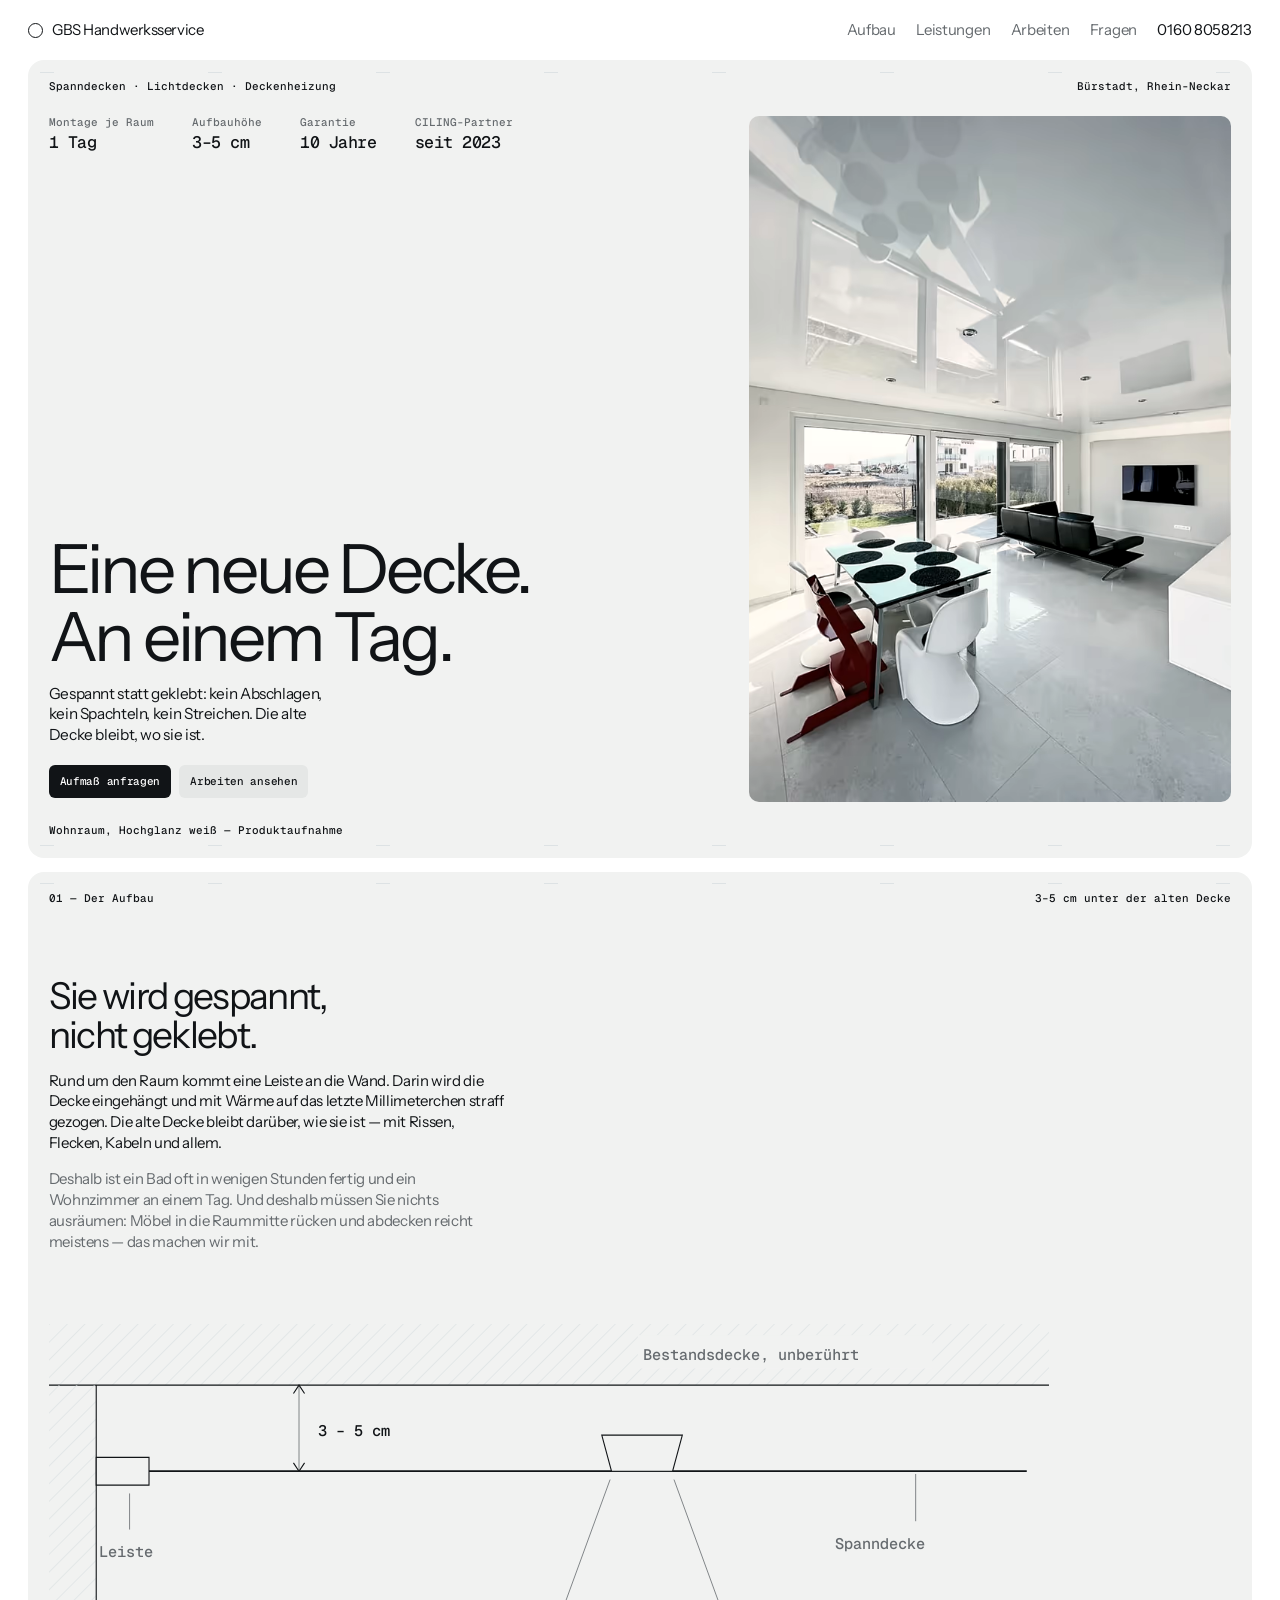
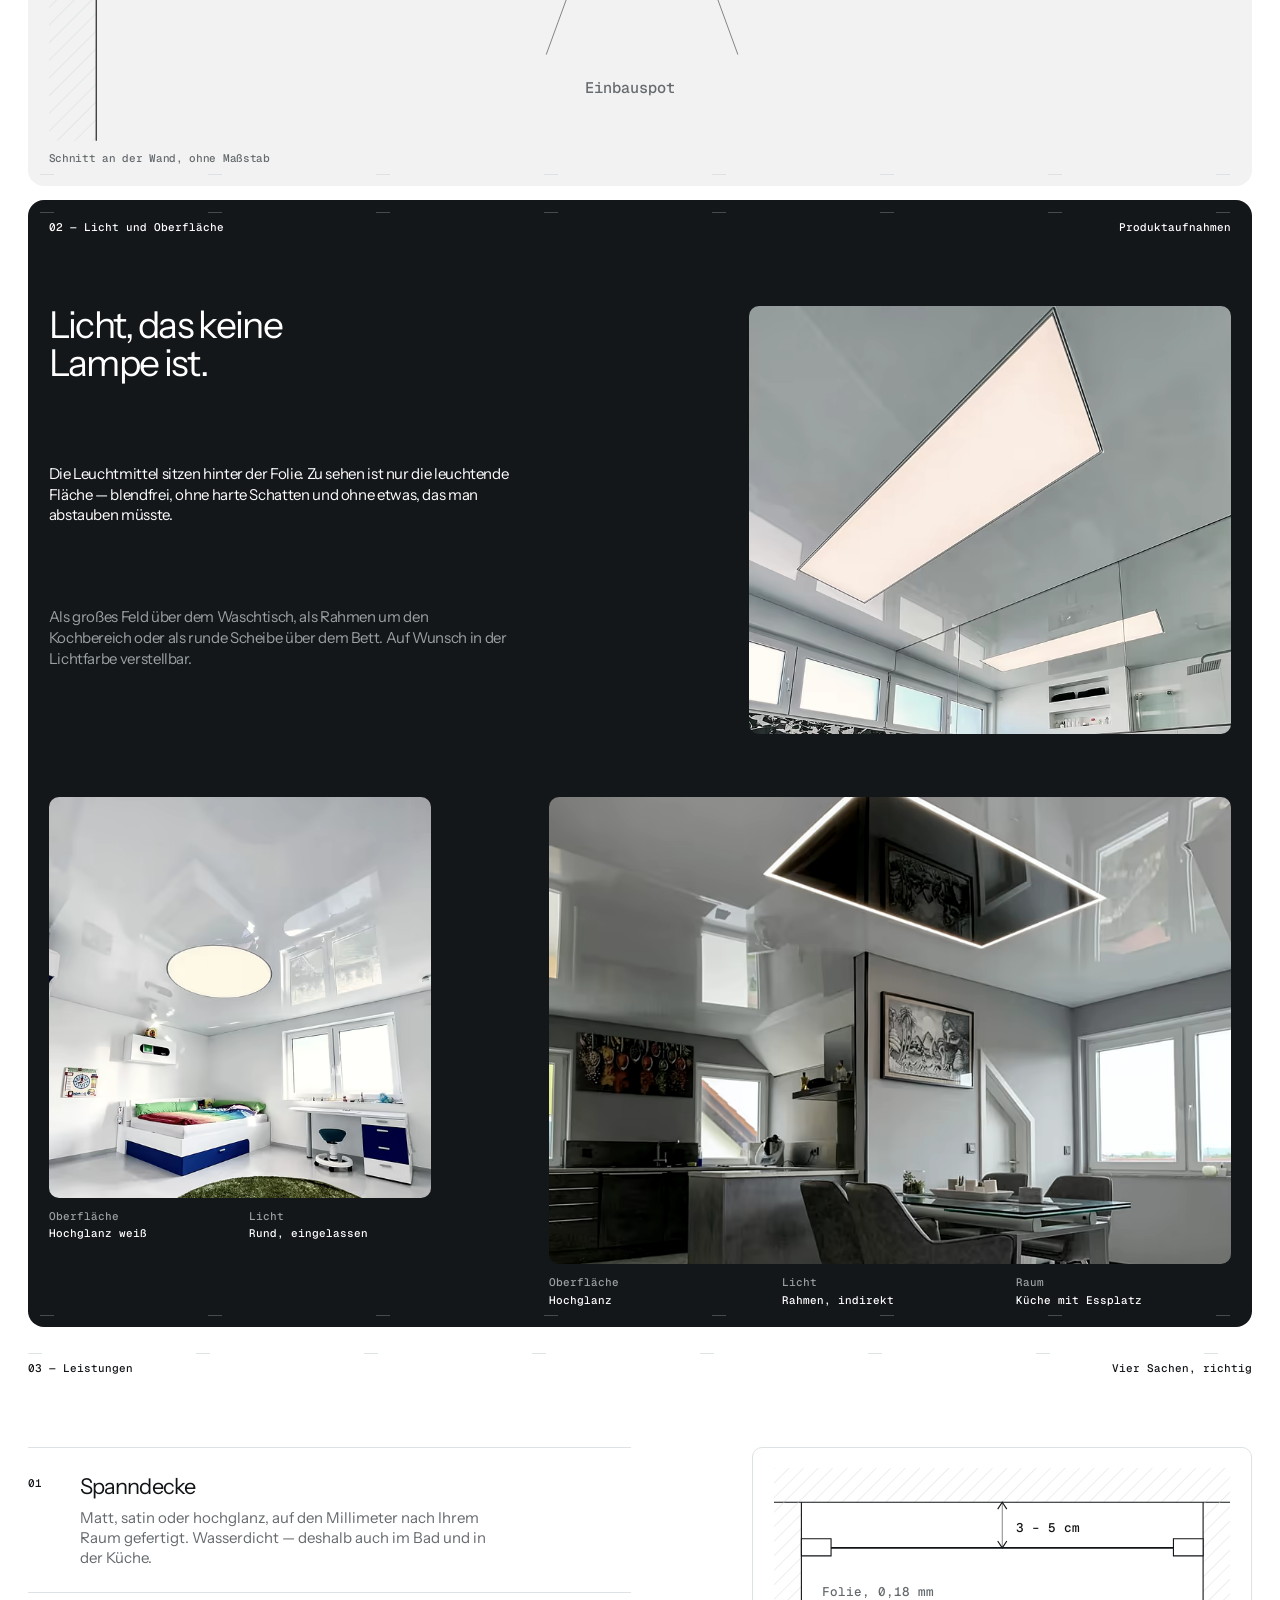
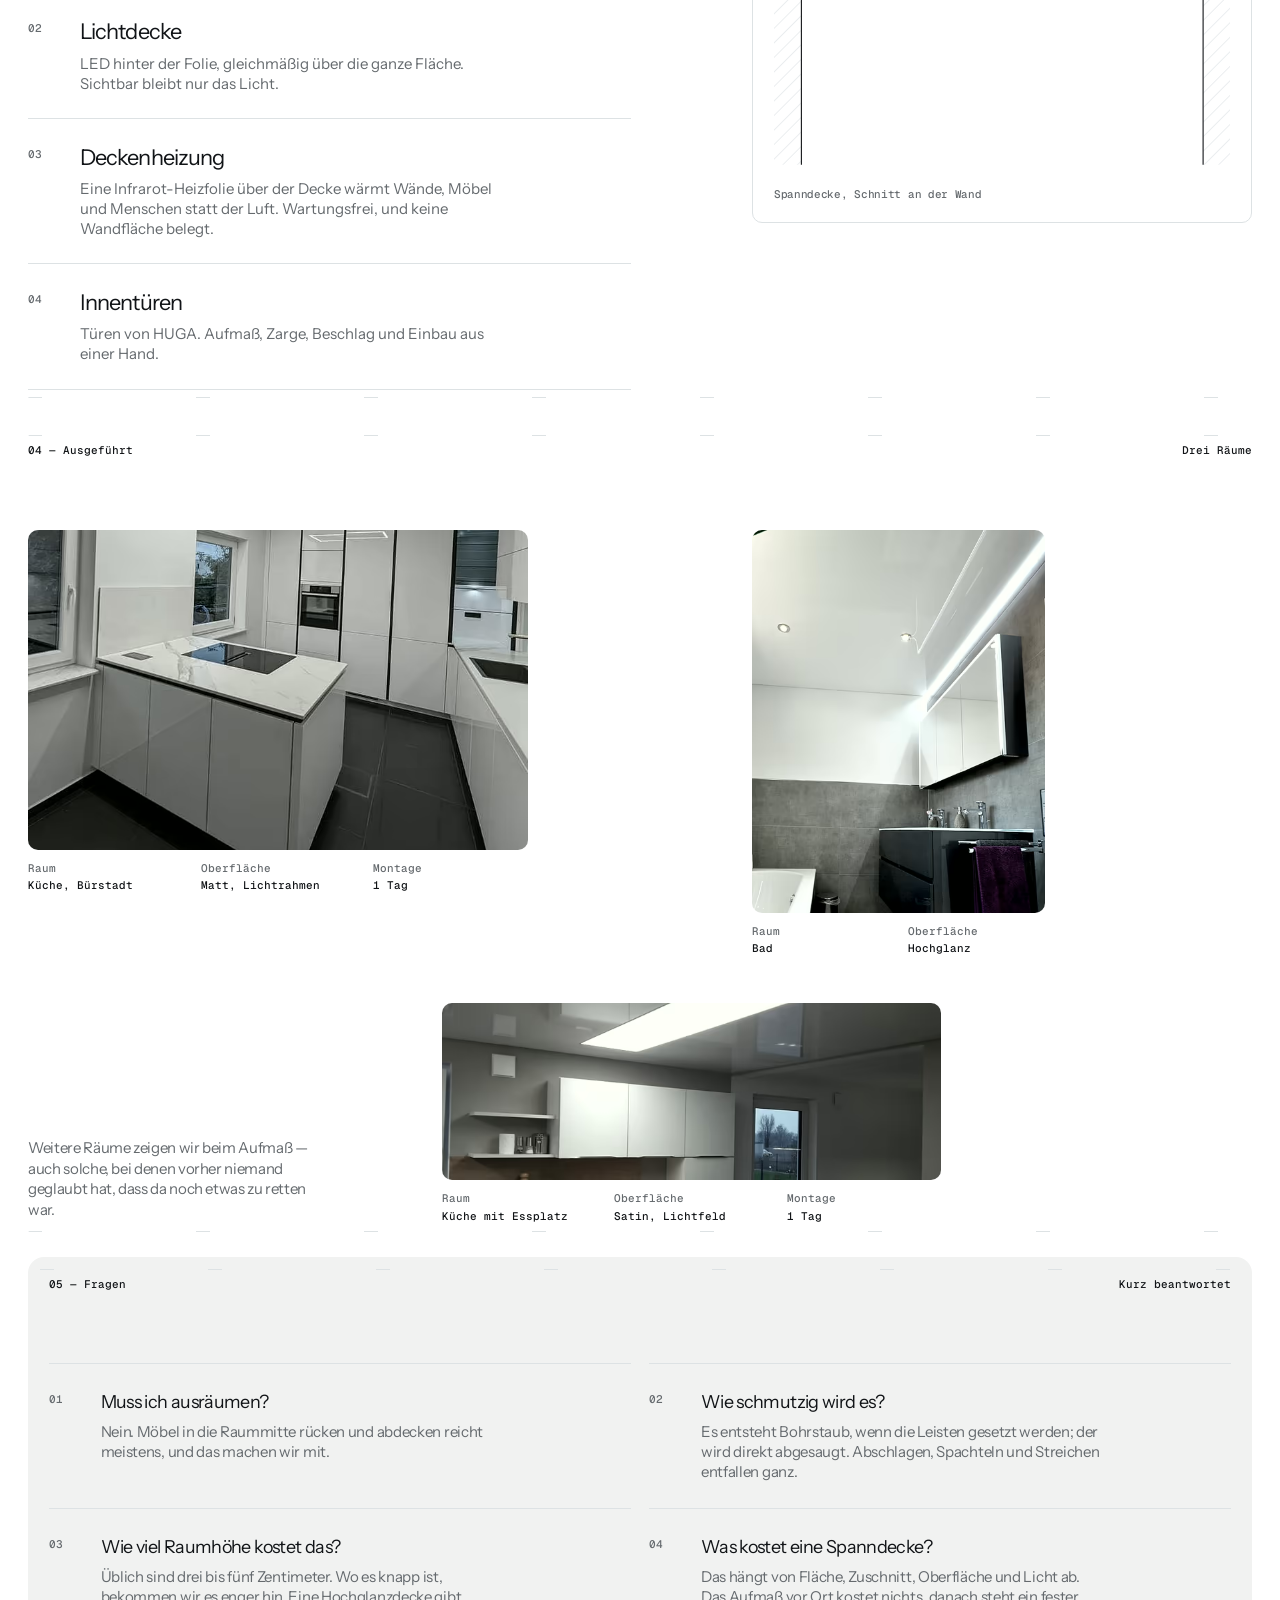
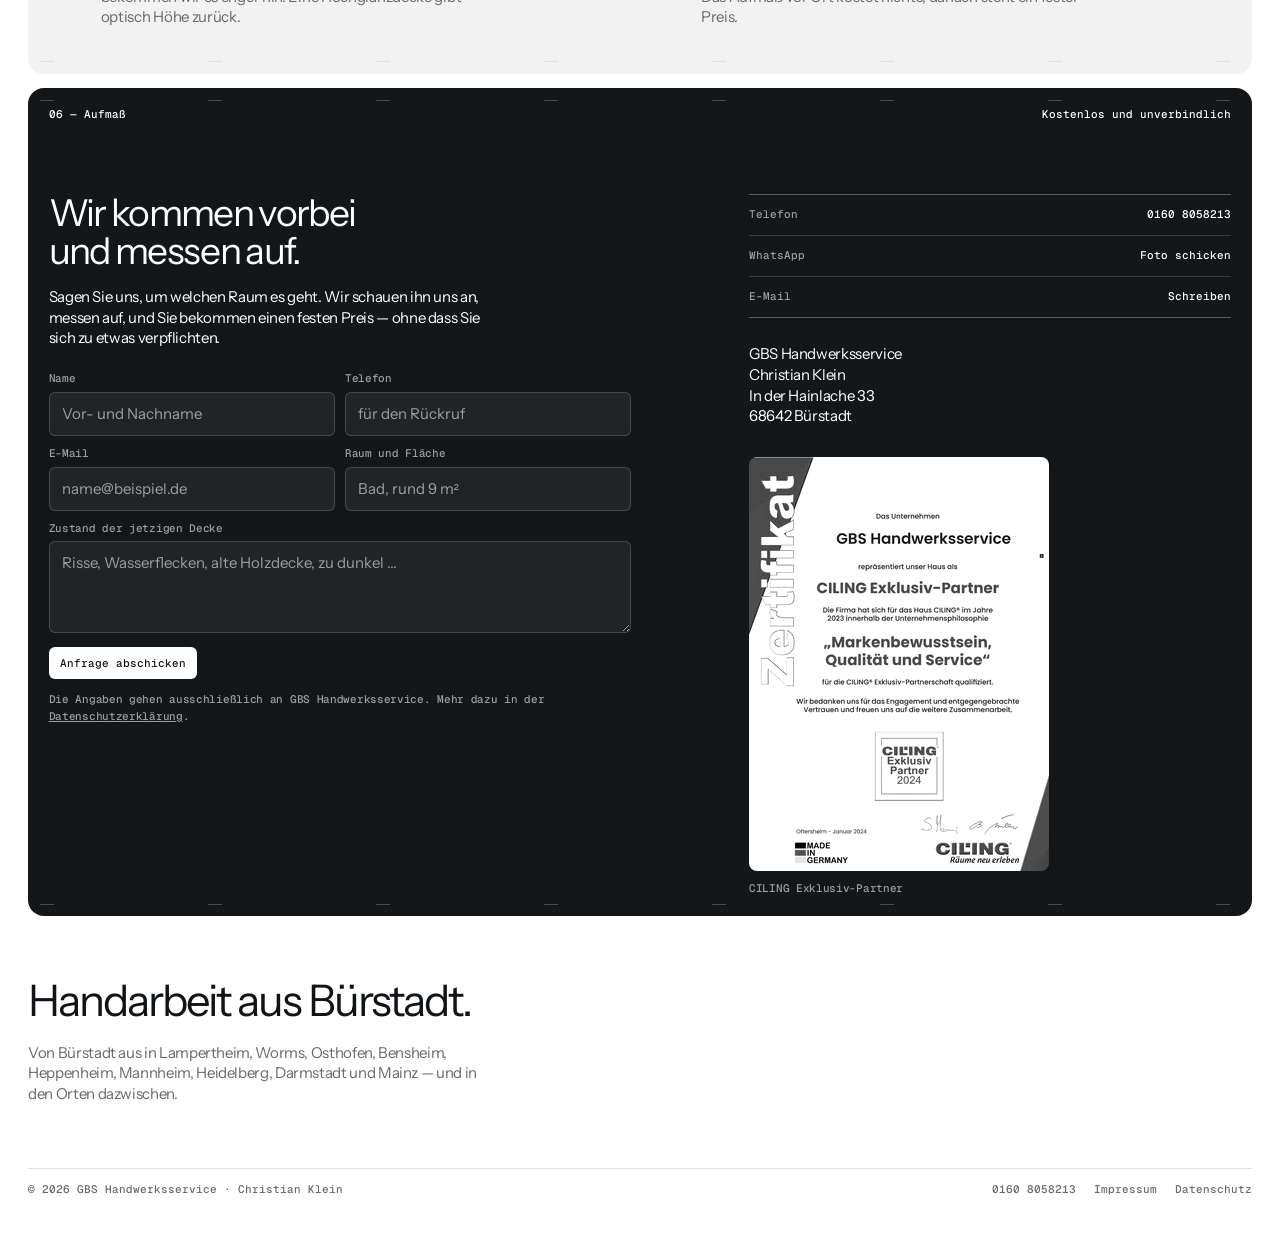
==== commit c3bb239c: "Vier Produktaufnahmen aufgenommen, Bilder wieder mit Farbe Bilal hat vier hochauflösende Aufnahmen b" ====
--- a/index.html
+++ b/index.html
@@ -84,14 +84,14 @@
         <img src="assets/img/titel-700.jpg"
              srcset="assets/img/titel-470.jpg 470w, assets/img/titel-700.jpg 700w"
              sizes="(max-width: 700px) 92vw, 40vw"
-             width="700" height="930" fetchpriority="high"
-             alt="Küche mit weißer Spanndecke und einem eingelassenen, leuchtenden Lichtrahmen">
+             width="700" height="912" fetchpriority="high"
+             alt="Wohnraum mit spiegelnder weißer Hochglanz-Spanndecke, in der sich die Fensterfront spiegelt">
       </picture>
     </div>
   </div>
 
   <div class="zeile mono">
-    <span>Küche in Bürstadt, 2024 — matt, mit Lichtrahmen</span>
+    <span>Wohnraum, Hochglanz weiß — Produktaufnahme</span>
   </div>
 </section>
 
@@ -155,8 +155,8 @@
 <!-- =========================================================== Das Licht = -->
 <section class="tafel tafel--nacht" id="licht">
   <div class="zeile mono kopfzeile">
-    <span>02 — Lichtdecke</span>
-    <span>Produktaufnahme CILING</span>
+    <span>02 — Licht und Oberfläche</span>
+    <span>Produktaufnahmen</span>
   </div>
 
   <div class="gitter auf">
@@ -165,20 +165,58 @@
       <p class="lauf">Die Leuchtmittel sitzen hinter der Folie. Zu sehen ist nur die
         leuchtende Fläche — blendfrei, ohne harte Schatten und ohne etwas, das man
         abstauben müsste.</p>
-      <p class="lauf grau">Als Rahmen um den Kochbereich, als ganzes Feld über dem
-        Flur, auf Wunsch in der Farbe verstellbar.</p>
+      <p class="lauf grau">Als großes Feld über dem Waschtisch, als Rahmen um den
+        Kochbereich oder als runde Scheibe über dem Bett. Auf Wunsch in der
+        Lichtfarbe verstellbar.</p>
     </div>
 
     <div class="sp-rechts bildfeld">
-        <picture class="randlos">
-        <source type="image/avif" srcset="assets/img/licht-480.avif 480w, assets/img/licht-720.avif 720w" sizes="(max-width: 980px) 92vw, 40vw">
-        <img src="assets/img/licht-720.jpg"
-             srcset="assets/img/licht-480.jpg 480w, assets/img/licht-720.jpg 720w"
+      <picture class="randlos">
+        <source type="image/avif" srcset="assets/img/licht-470.avif 470w, assets/img/licht-700.avif 700w" sizes="(max-width: 980px) 92vw, 40vw">
+        <img src="assets/img/licht-700.jpg"
+             srcset="assets/img/licht-470.jpg 470w, assets/img/licht-700.jpg 700w"
              sizes="(max-width: 980px) 92vw, 40vw"
-             width="720" height="376" loading="lazy"
-             alt="Dunkler Flur mit einer großen, gleichmäßig leuchtenden Lichtdecke">
+             width="700" height="622" loading="lazy"
+             alt="Bad mit einem großen, gleichmäßig leuchtenden Feld in der Hochglanzdecke über dem Waschtisch">
       </picture>
     </div>
+  </div>
+
+  <div class="paarung auf" style="margin-top:clamp(40px,7vh,96px)">
+    <figure class="werk" style="grid-column:1/5">
+      <div class="arbeit" style="aspect-ratio:540/566">
+        <picture>
+          <source type="image/avif" srcset="assets/img/kind-380.avif 380w, assets/img/kind-540.avif 540w" sizes="(max-width: 980px) 92vw, 30vw">
+          <img src="assets/img/kind-540.jpg"
+               srcset="assets/img/kind-380.jpg 380w, assets/img/kind-540.jpg 540w"
+               sizes="(max-width: 980px) 92vw, 30vw"
+               width="540" height="566" loading="lazy"
+               alt="Kinderzimmer mit weißer Hochglanz-Spanndecke und einer runden, eingelassenen Leuchte">
+        </picture>
+      </div>
+      <div class="arbeit-daten mono" style="grid-template-columns:repeat(2,minmax(0,1fr))">
+        <div><span>Oberfläche</span>Hochglanz weiß</div>
+        <div><span>Licht</span>Rund, eingelassen</div>
+      </div>
+    </figure>
+
+    <figure class="werk" style="grid-column:6/13">
+      <div class="arbeit" style="aspect-ratio:900/616">
+        <picture>
+          <source type="image/avif" srcset="assets/img/flaeche-600.avif 600w, assets/img/flaeche-900.avif 900w" sizes="(max-width: 980px) 92vw, 52vw">
+          <img src="assets/img/flaeche-900.jpg"
+               srcset="assets/img/flaeche-600.jpg 600w, assets/img/flaeche-900.jpg 900w"
+               sizes="(max-width: 980px) 92vw, 52vw"
+               width="900" height="616" loading="lazy"
+               alt="Küche mit Essplatz unter einer Hochglanzdecke mit einem indirekt leuchtenden Lichtrahmen">
+        </picture>
+      </div>
+      <div class="arbeit-daten mono">
+        <div><span>Oberfläche</span>Hochglanz</div>
+        <div><span>Licht</span>Rahmen, indirekt</div>
+        <div><span>Raum</span>Küche mit Essplatz</div>
+      </div>
+    </figure>
   </div>
 </section>
 
--- a/assets/css/gbs.css
+++ b/assets/css/gbs.css
@@ -477,7 +477,7 @@
 
 /* Bild neben einem Text, das auf dessen Höhe mitwächst. */
 .bildfeld { display: grid; }
-.randlos { border-radius: 10px; overflow: hidden; min-height: 300px; }
+.randlos { border-radius: 10px; overflow: hidden; aspect-ratio: 700 / 622; align-self: start; }
 .randlos img { width: 100%; height: 100%; object-fit: cover; }
 
 /* Ausgeführte Arbeiten */
@@ -486,7 +486,7 @@
 .werk .arbeit img { width: 100%; height: 100%; object-fit: cover; }
 
 @media (max-width: 980px) {
-  .randlos { min-height: 0; aspect-ratio: 1400 / 732; }
+  .randlos { aspect-ratio: 4 / 3; }
   .werk .arbeit { aspect-ratio: auto !important; }
   .werk .arbeit picture, .werk .arbeit img { height: auto; }
 }
@@ -506,7 +506,6 @@
 @media (max-width: 980px) {
   .zeichnung text { font-size: 15px; }
   .zeichnung--gross text { font-size: 24px; }
-  .randlos { aspect-ratio: 4 / 3; }
 }
 
 /* ------------------------------------------------------ Titel am Handy -- */
@@ -538,7 +537,6 @@
 /* Die Arbeiten stehen unregelmäßig im Raster und werden nicht auf gleiche
    Höhe gezogen — jedes Bild behält sein Format. */
 .werk { align-self: start; }
-.randlos { min-height: 0; }
 
 /* ------------------------------------------------------- Titel: Textteil -- */
 /* Oben die Kennwerte, unten der Satz — dazwischen bleibt Luft stehen. */
@@ -558,3 +556,6 @@
   .titel-text { display: block; height: auto; }
   .titel-werte { margin-bottom: 26px; }
 }
+
+/* Auf der dunklen Tafel darf der Platzhalter hinter einem Bild nicht hell sein. */
+.tafel--nacht .arbeit { background: var(--nacht-2); }
